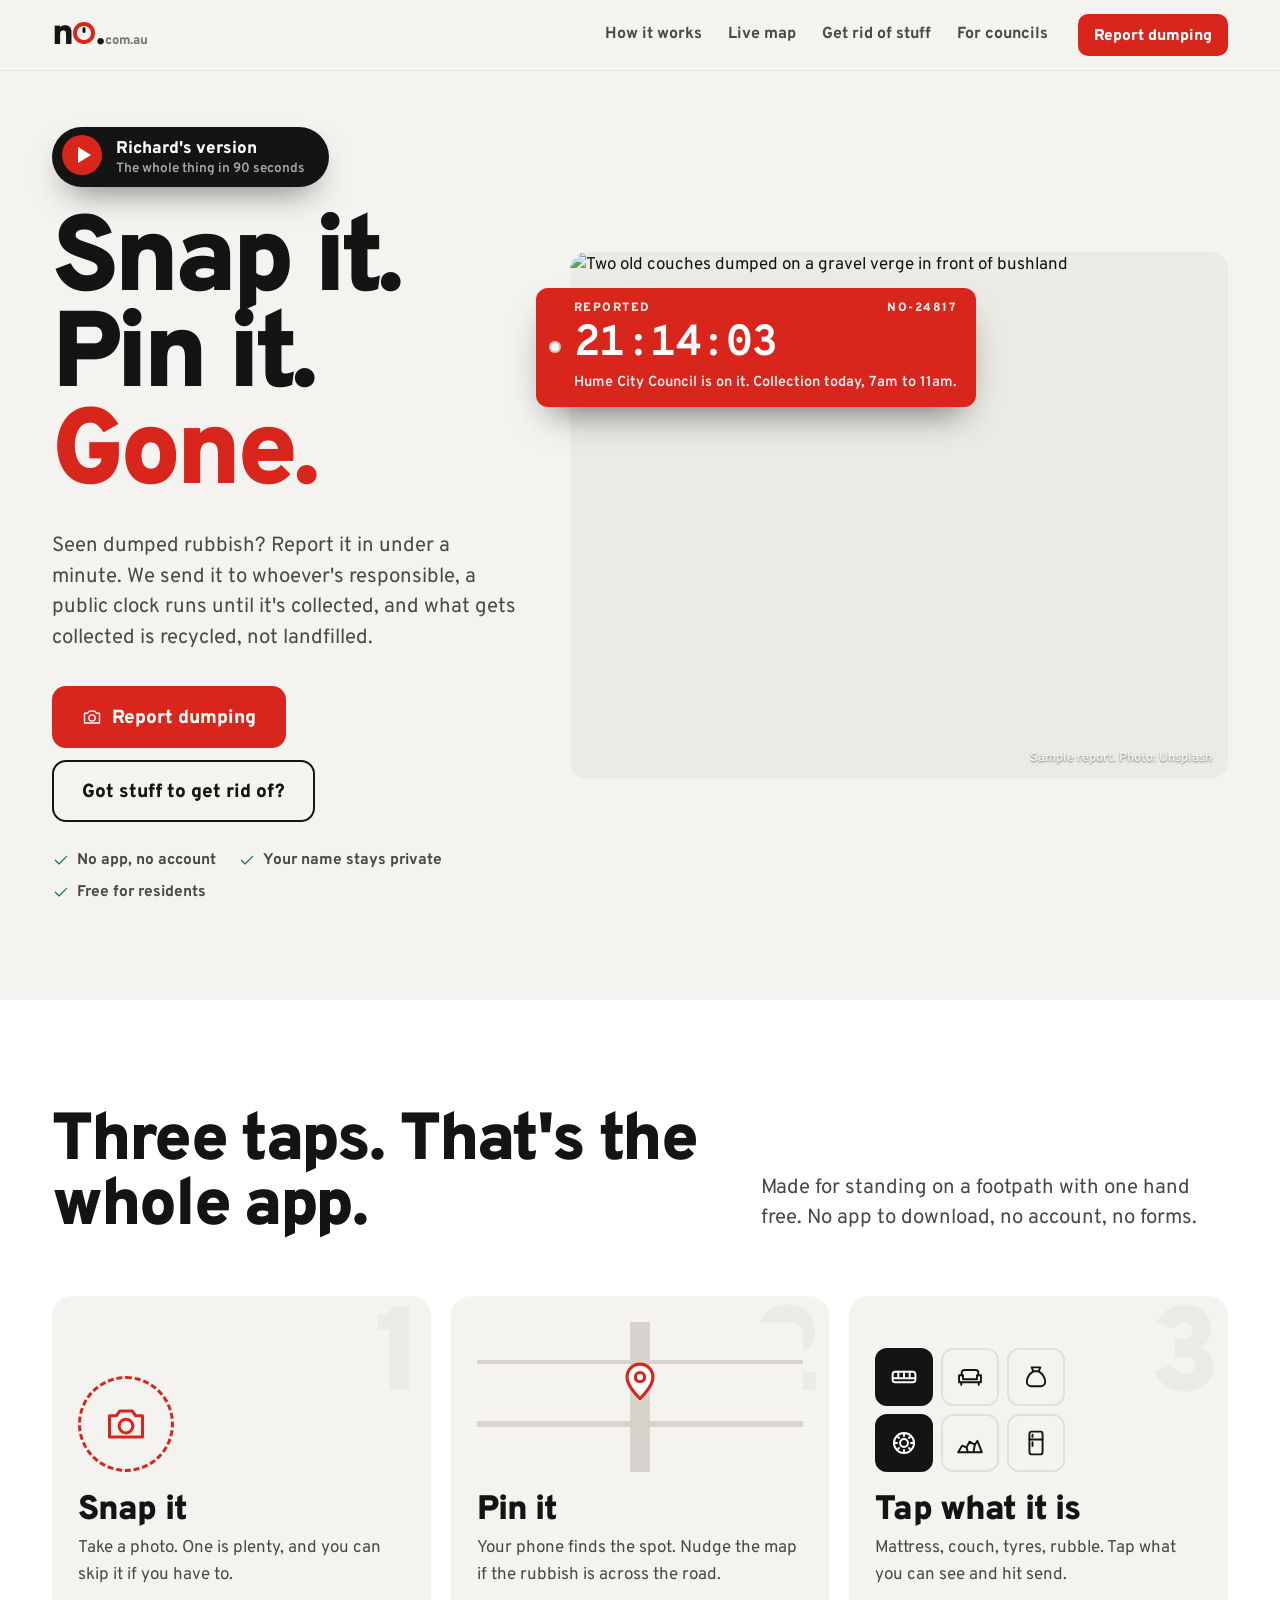
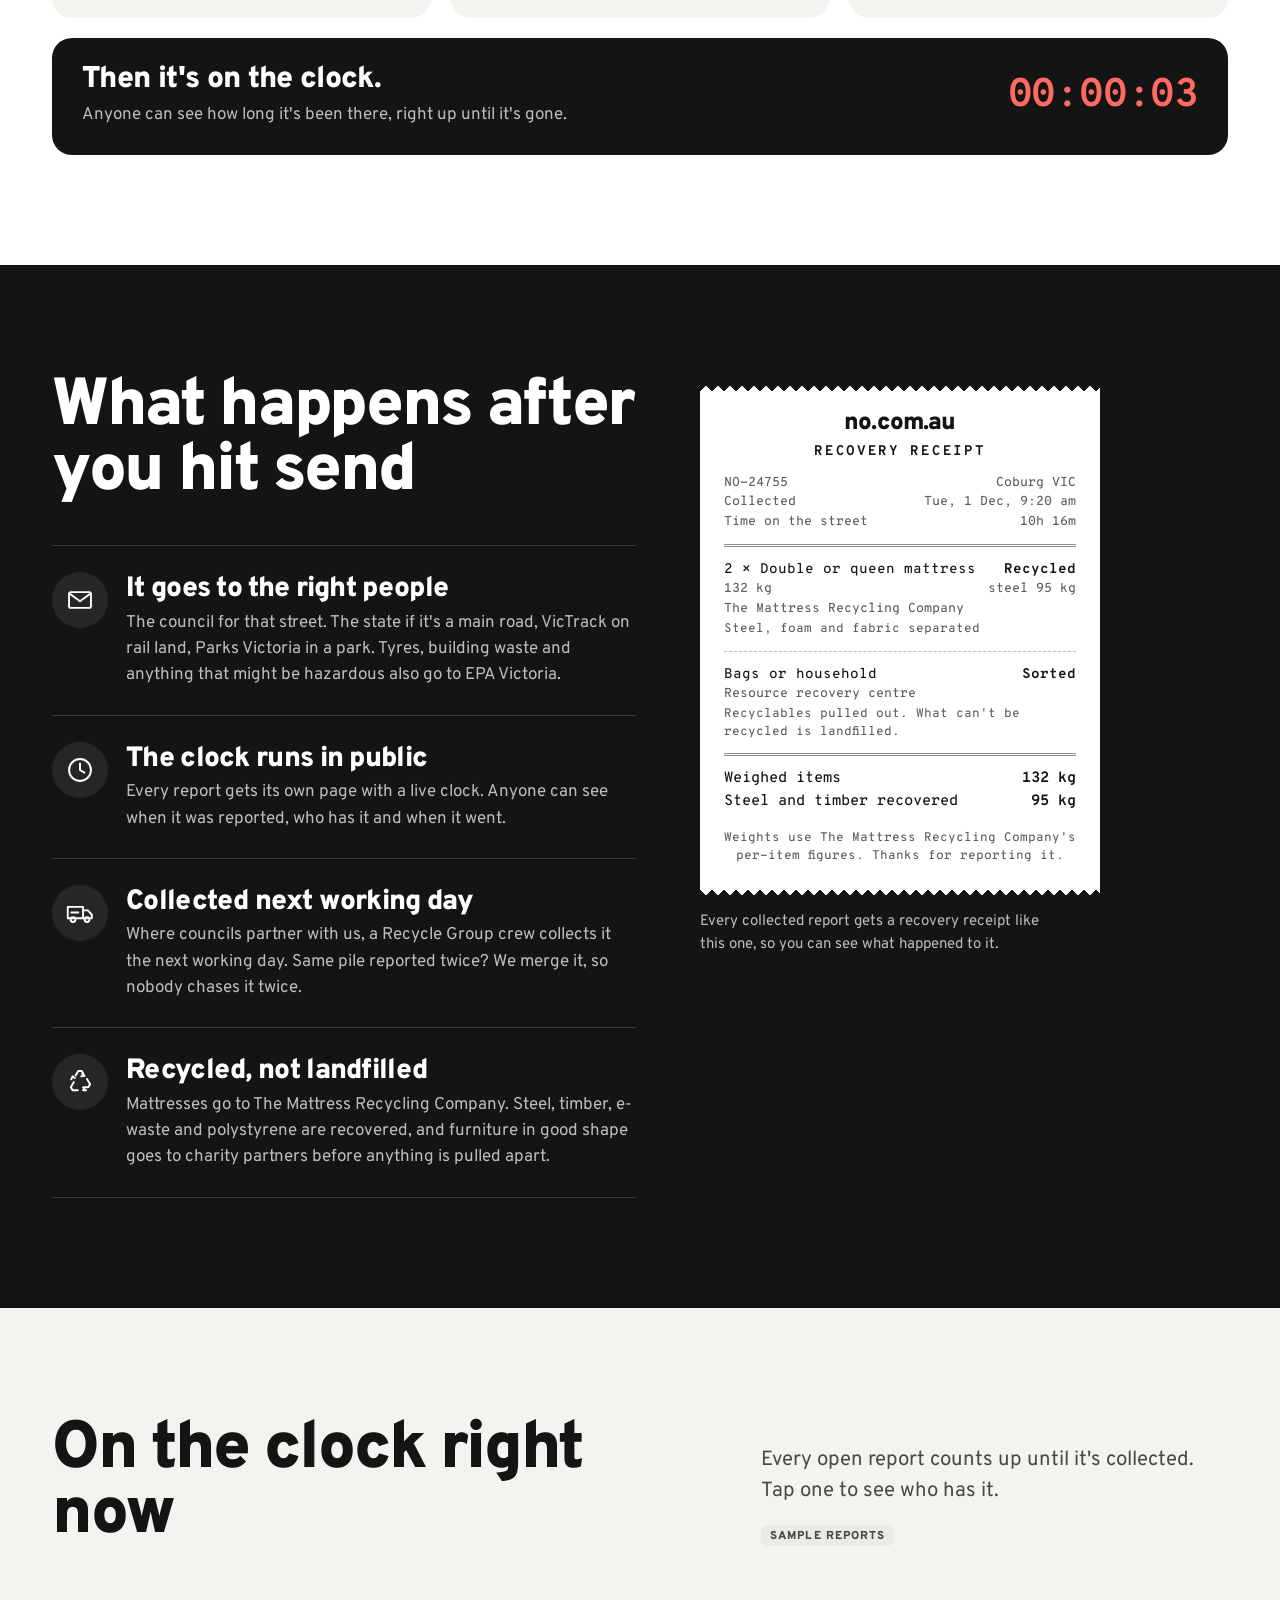
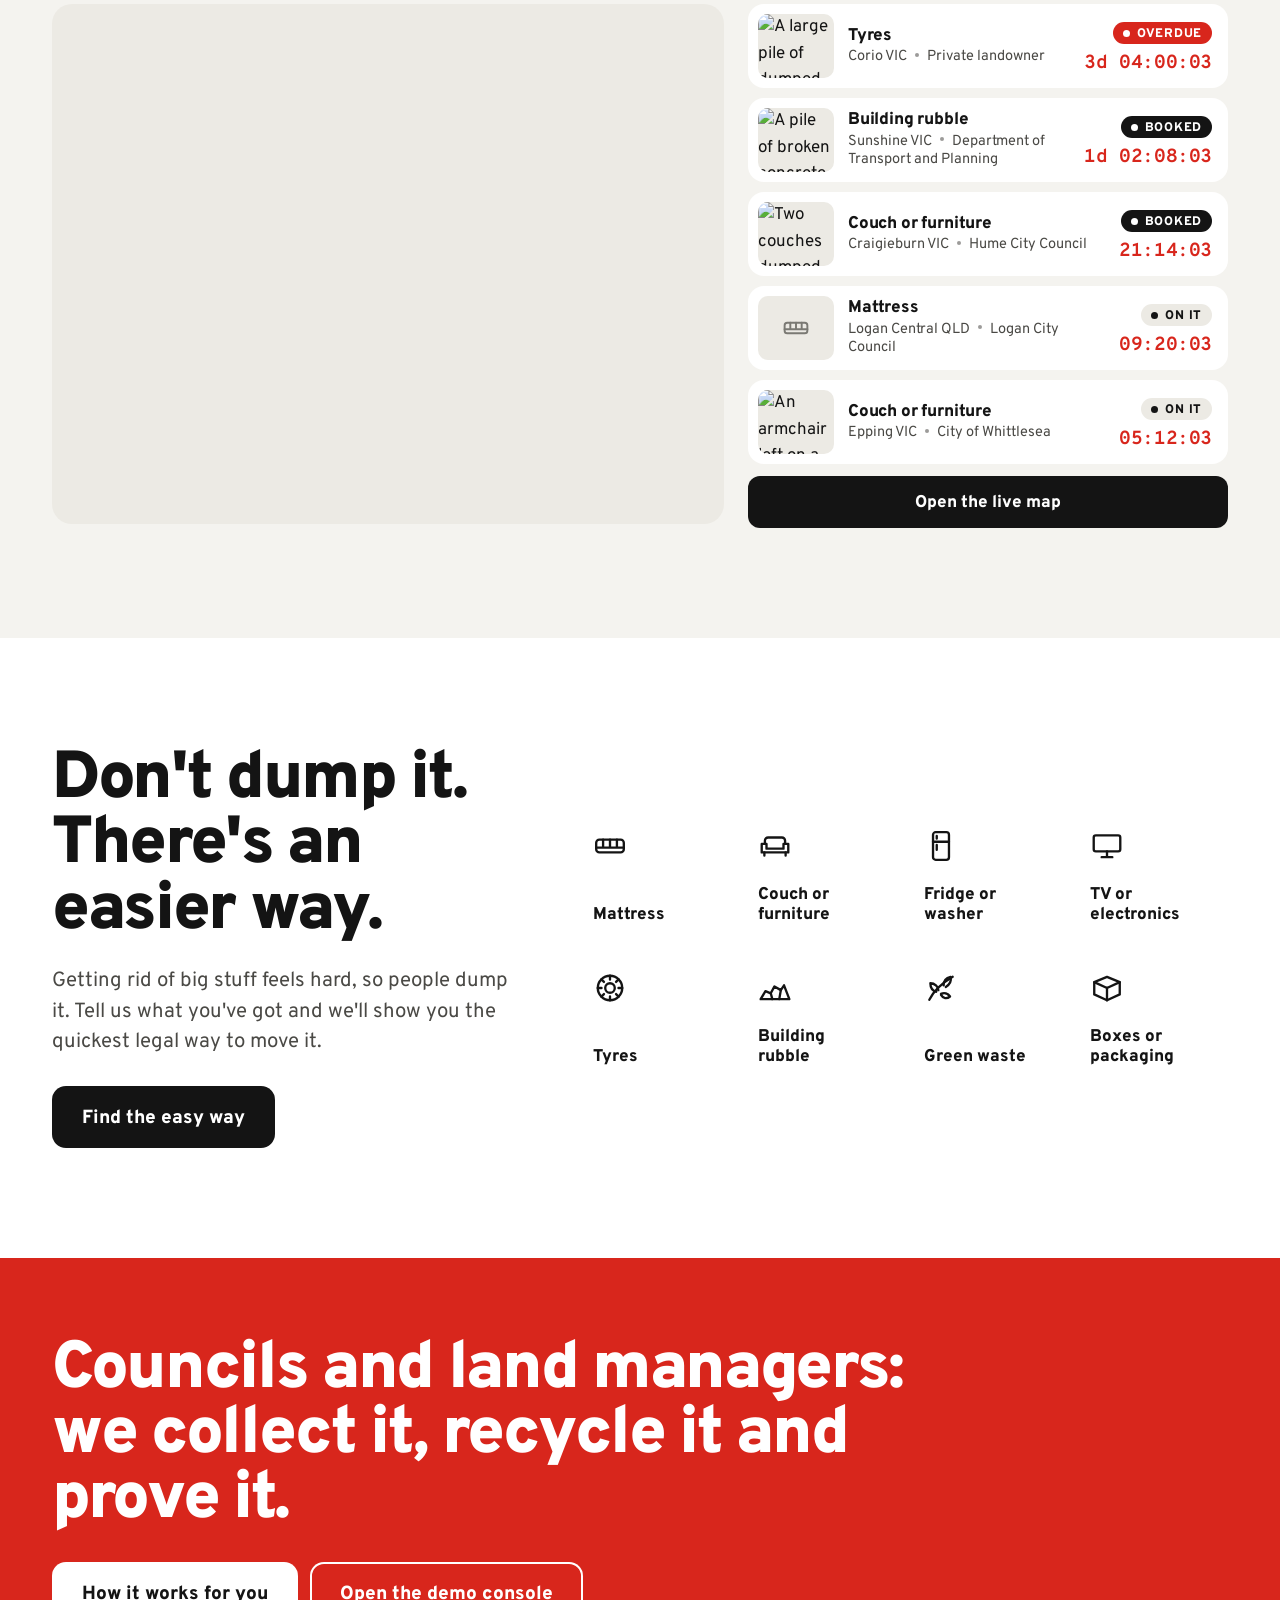
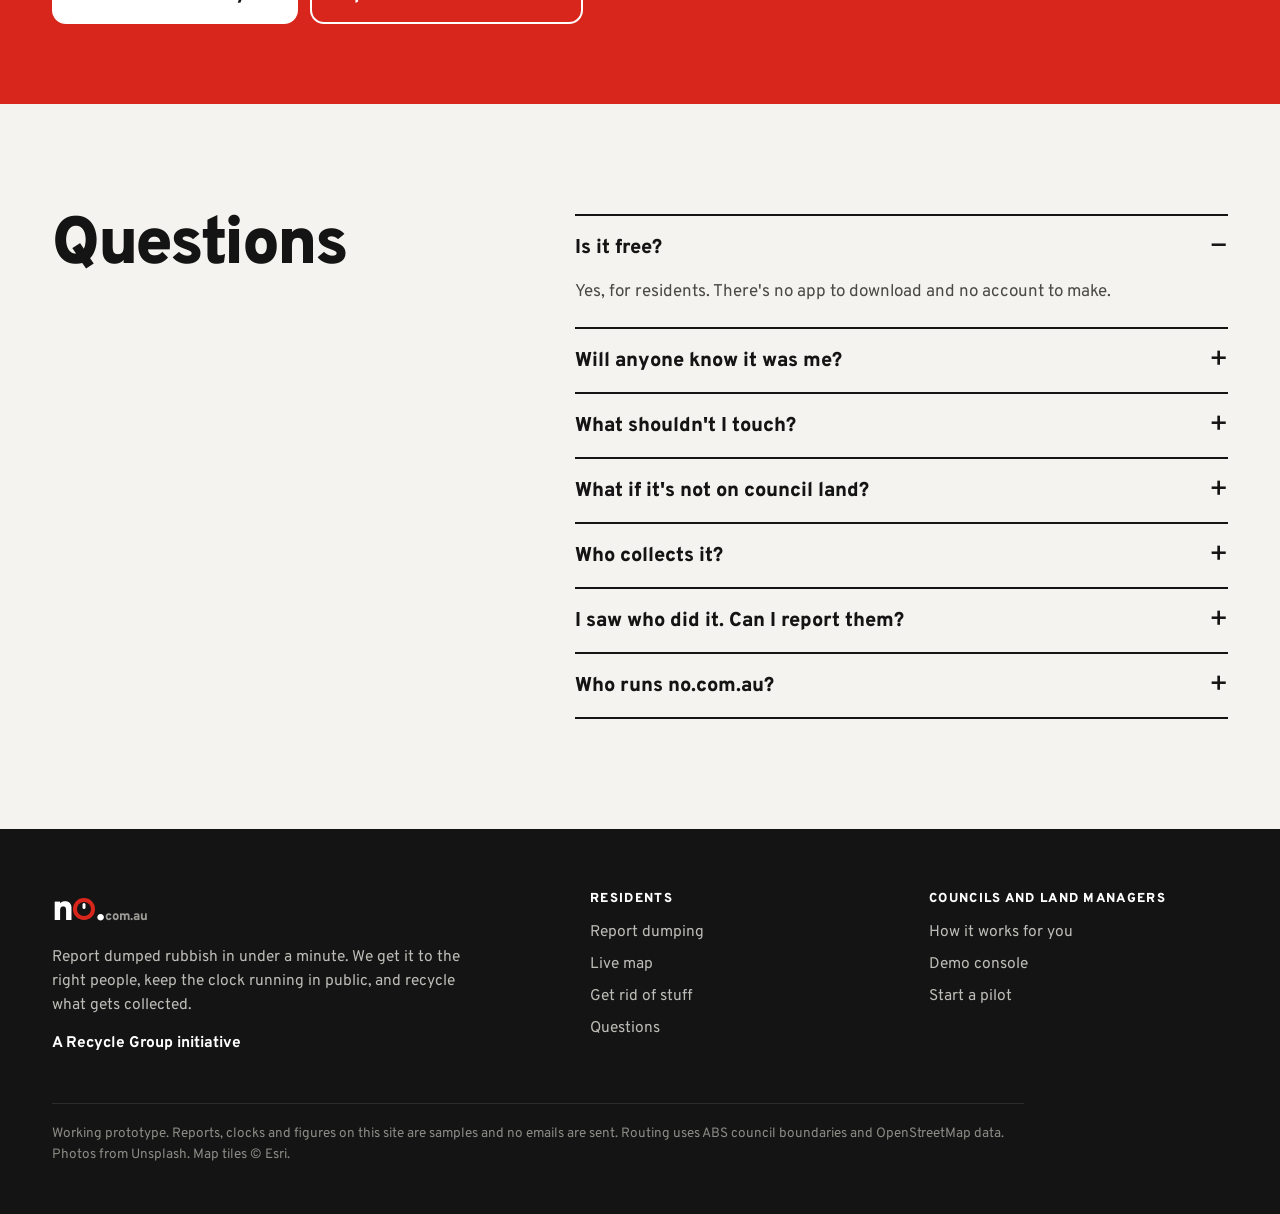
==== index.html @ 0d2ef4ff "Calmer Richard's version: 8 steps, back button, self-paced mode, no typing needed" ====
<!doctype html>
<html lang="en-AU">
<head>
<meta charset="utf-8">
<meta name="viewport" content="width=device-width, initial-scale=1, viewport-fit=cover">
<title>no.com.au · Report dumped rubbish</title>
<meta name="description" content="Seen dumped rubbish? Report it in under a minute. We send it to whoever is responsible, a public clock runs until it's collected, and what gets collected is recycled. A Recycle Group initiative.">
<meta name="theme-color" content="#F4F3EF">
<meta property="og:title" content="no.com.au · Report dumped rubbish">
<meta property="og:description" content="Seen dumped rubbish? Report it in under a minute. We send it to whoever is responsible, a public clock runs until it's collected, and what gets collected is recycled. A Recycle Group initiative.">
<link rel="icon" href="data:image/svg+xml,%3Csvg xmlns='http://www.w3.org/2000/svg' viewBox='0 0 32 32'%3E%3Ccircle cx='16' cy='16' r='11.5' fill='white' stroke='%23D8261C' stroke-width='6'/%3E%3Cpath d='M16 16V9.5' stroke='%23141414' stroke-width='3.2' stroke-linecap='round'/%3E%3C/svg%3E">
<link rel="preconnect" href="https://fonts.googleapis.com">
<link rel="preconnect" href="https://fonts.gstatic.com" crossorigin>
<link href="https://fonts.googleapis.com/css2?family=Overpass:wght@400;600;700;800;900&family=Overpass+Mono:wght@500;600;700&display=swap" rel="stylesheet">
<link rel="stylesheet" href="https://cdnjs.cloudflare.com/ajax/libs/leaflet/1.9.4/leaflet.css"><link rel="stylesheet" href="no.css?v=1791046749">
</head>
<body class="page-home">
<header class="site-head"><div class="wrap bar">
<a class="logo" href="index.html" aria-label="no.com.au home">n<span class="o"></span>.<small>com.au</small></a>
<nav aria-label="Main"><a href="index.html#how">How it works</a><a href="map.html">Live map</a><a href="rid.html">Get rid of stuff</a><a href="councils.html">For councils</a></nav>
<a class="btn sm" href="report.html">Report dumping</a>
<button class="menu-btn" type="button" data-menu aria-label="Menu" aria-expanded="false"><svg class="ic" viewBox="0 0 32 32" fill="none" stroke="currentColor" stroke-width="2.4" stroke-linecap="round" aria-hidden="true"><path d="M5 9h22M5 16h22M5 23h22"/></svg></button>
</div></header>
<main>
<section class="hero">
  <div class="wrap hero-grid">
    <div>
      <a class="rv-btn" href="tour.html" aria-label="Richard's version: the whole thing in 90 seconds"><i aria-hidden="true"></i><span>Richard's version<small>The whole thing in 90 seconds</small></span></a>
      <h1 class="h-xl">Snap it.<br>Pin it.<br><span class="r">Gone.</span></h1>
      <p class="lede">Seen dumped rubbish? Report it in under a minute. We send it to whoever's responsible, a public clock runs until it's collected, and what gets collected is recycled, not landfilled.</p>
      <div class="cta-row">
        <a class="btn lg" href="report.html" id="cta-report"></a>
        <a class="btn ghost lg" href="rid.html">Got stuff to get rid of?</a>
      </div>
      <ul class="trust" id="trust"></ul>
    </div>
    <figure class="hero-photo">
      <img src="https://images.unsplash.com/photo-1703296958227-d01823347876?w=1500&q=72&auto=format&fit=crop" alt="Two old couches dumped on a gravel verge in front of bushland" width="1500" height="1000" fetchpriority="high">
      <a class="tag" id="hero-tag" href="r.html#NO-24817" aria-label="Open sample report NO-24817">
        <div class="k"><span>Reported</span><span>NO-24817</span></div>
        <div class="c" id="hero-clock">00:00:00</div>
        <div class="w" id="hero-w">Hume City Council is on it</div>
      </a>
      <figcaption>Sample report. Photo: Unsplash</figcaption>
    </figure>
  </div>
</section>

<section class="sec white" id="how">
  <div class="wrap">
    <div class="head-row">
      <h2 class="h-l">Three taps. That's the whole app.</h2>
      <p class="lede">Made for standing on a footpath with one hand free. No app to download, no account, no forms.</p>
    </div>
    <div class="steps3">
      <div class="step"><span class="n">1</span><div class="vis"><div class="mv-cam" id="mv-cam"></div></div><h3>Snap it</h3><p>Take a photo. One is plenty, and you can skip it if you have to.</p></div>
      <div class="step"><span class="n">2</span><div class="vis"><div class="mv-map" id="mv-map"></div></div><h3>Pin it</h3><p>Your phone finds the spot. Nudge the map if the rubbish is across the road.</p></div>
      <div class="step"><span class="n">3</span><div class="vis"><div class="mv-tiles" id="mv-tiles"></div></div><h3>Tap what it is</h3><p>Mattress, couch, tyres, rubble. Tap what you can see and hit send.</p></div>
    </div>
    <div class="after-send">
      <div><b>Then it's on the clock.</b><p style="color:#bdbcb6;margin-top:6px">Anyone can see how long it's been there, right up until it's gone.</p></div>
      <div class="mono" id="since-load" aria-label="A clock counting up">00:00:00</div>
    </div>
  </div>
</section>

<section class="sec dark">
  <div class="wrap loop">
    <div>
      <h2 class="h-l" style="margin-bottom:40px">What happens after you hit send</h2>
      <ol id="loop"></ol>
    </div>
    <div class="sticky">
      <div id="sample-receipt"></div>
      <p style="color:#bdbcb6;font-size:15px;margin-top:14px;max-width:24em">Every collected report gets a recovery receipt like this one, so you can see what happened to it.</p>
    </div>
  </div>
</section>

<section class="sec" id="live">
  <div class="wrap">
    <div class="head-row">
      <h2 class="h-l">On the clock right now</h2>
      <div><p class="lede">Every open report counts up until it's collected. Tap one to see who has it.</p><p class="note-sample" style="margin-top:12px">Sample reports</p></div>
    </div>
    <div class="live">
      <div class="live-map" id="home-map" aria-label="Map of reports"></div>
      <div>
        <div class="rlist" id="home-list"></div>
        <a class="btn ink block" href="map.html" style="margin-top:12px">Open the live map</a>
      </div>
    </div>
  </div>
</section>

<section class="sec white">
  <div class="wrap prevent">
    <div>
      <h2 class="h-l">Don't dump it. There's an easier way.</h2>
      <p class="lede" style="margin:22px 0 28px">Getting rid of big stuff feels hard, so people dump it. Tell us what you've got and we'll show you the quickest legal way to move it.</p>
      <a class="btn ink lg" href="rid.html">Find the easy way</a>
    </div>
    <div class="tiles-row" id="prevent-tiles"></div>
  </div>
</section>

<section class="sec redbg tight">
  <div class="wrap band">
    <h2 class="h-l">Councils and land managers: we collect it, recycle it and prove it.</h2>
    <div class="cta-row">
      <a class="btn white lg" href="councils.html">How it works for you</a>
      <a class="btn ghost-w lg" href="console.html">Open the demo console</a>
    </div>
  </div>
</section>

<section class="sec" id="faq">
  <div class="wrap faq">
    <h2 class="h-l">Questions</h2>
    <div>
      <details open><summary>Is it free?</summary><p>Yes, for residents. There's no app to download and no account to make.</p></details>
      <details><summary>Will anyone know it was me?</summary><p>No. Your name and contact details aren't sent with the report. Add a phone number or email only if you want updates.</p></details>
      <details><summary>What shouldn't I touch?</summary><p>Anything that might be asbestos, chemicals, gas bottles or syringes. Keep clear and tap "Asbestos or chemicals?" in the app. If someone's in danger, call 000.</p></details>
      <details><summary>What if it's not on council land?</summary><p>We work out who's responsible from the spot you pin: the council, the state for main roads, VicTrack for rail land or Parks Victoria in a park. If we get it wrong, they pass it on in one tap and the clock keeps running.</p></details>
      <details><summary>Who collects it?</summary><p>Whoever is responsible for the land decides. Where they partner with us, a Recycle Group crew collects it the next working day and recycles what can be recycled.</p></details>
      <details><summary>I saw who did it. Can I report them?</summary><p>Add the vehicle rego if you saw it. It goes to the council and EPA Victoria for investigation, nowhere else. We never publish names or number plates.</p></details>
      <details><summary>Who runs no.com.au?</summary><p>It's a Recycle Group initiative. This site is a working prototype, so the reports on it are samples.</p></details>
    </div>
  </div>
</section>
</main>
<footer class="site-foot"><div class="wrap">
<div class="foot-grid">
<div><a class="logo inv" href="index.html" aria-label="no.com.au home">n<span class="o"></span>.<small>com.au</small></a>
<p style="margin-top:16px;max-width:27em">Report dumped rubbish in under a minute. We get it to the right people, keep the clock running in public, and recycle what gets collected.</p>
<p class="rg">A Recycle Group initiative</p></div>
<div><h4>Residents</h4><ul><li><a href="report.html">Report dumping</a></li><li><a href="map.html">Live map</a></li><li><a href="rid.html">Get rid of stuff</a></li><li><a href="index.html#faq">Questions</a></li></ul></div>
<div><h4>Councils and land managers</h4><ul><li><a href="councils.html">How it works for you</a></li><li><a href="console.html">Demo console</a></li><li><a href="councils.html#pilot">Start a pilot</a></li></ul></div>
</div>
<p class="fine">Working prototype. Reports, clocks and figures on this site are samples and no emails are sent. Routing uses ABS council boundaries and OpenStreetMap data. Photos from Unsplash. Map tiles &copy; Esri.</p>
</div></footer>
<script src="https://cdnjs.cloudflare.com/ajax/libs/leaflet/1.9.4/leaflet.js"></script>
<script src="no.js?v=1791046749"></script>
<script>
(function(){
  var $=NO.$, I=NO.icon, esc=NO.esc;
  $('#cta-report').innerHTML=I('camera')+'Report dumping';
  $('#trust').innerHTML=['No app, no account','Your name stays private','Free for residents'].map(function(t){return '<li>'+I('check')+t+'</li>';}).join('');
  $('#mv-cam').innerHTML=I('camera');
  $('#mv-map').innerHTML=I('pin');
  $('#mv-tiles').innerHTML=['mattress','couch','bags','tyres','rubble','whitegoods'].map(function(t,i){return '<span class="'+(i===0||i===3?'on':'')+'">'+I(t)+'</span>';}).join('');
  NO.clockEl($('#since-load'),Date.now());

  var all=NO.store.all();
  var hero=NO.store.get('NO-24817');
  if(hero){
    var s=NO.status(hero);
    NO.clockEl($('#hero-clock'),hero.created,NO.collectedAt(hero));
    var sch=hero.events.filter(function(e){return e.k==='scheduled';})[0];
    $('#hero-w').textContent= s==='done' ? 'Collected. Thanks for reporting it.' : sch ? hero.to+' is on it. Collection '+NO.dayl(sch.at)+', '+NO.hr(sch.at)+' to '+NO.hr(sch.at+4*NO.H)+'.' : hero.to+' has it.';
  }

  var steps=[
    ['mail','It goes to the right people','The council for that street. The state if it\'s a main road, VicTrack on rail land, Parks Victoria in a park. Tyres, building waste and anything that might be hazardous also go to EPA Victoria.'],
    ['clock','The clock runs in public','Every report gets its own page with a live clock. Anyone can see when it was reported, who has it and when it went.'],
    ['crew','Collected next working day','Where councils partner with us, a Recycle Group crew collects it the next working day. Same pile reported twice? We merge it, so nobody chases it twice.'],
    ['recycle','Recycled, not landfilled','Mattresses go to The Mattress Recycling Company. Steel, timber, e-waste and polystyrene are recovered, and furniture in good shape goes to charity partners before anything is pulled apart.']
  ];
  $('#loop').innerHTML=steps.map(function(s){return '<li><span class="k">'+I(s[0])+'</span><div><h3>'+s[1]+'</h3><p>'+s[2]+'</p></div></li>';}).join('');
  var rec=NO.store.get('NO-24755'); if(rec) $('#sample-receipt').innerHTML=NO.receiptHTML(rec);

  /* live */
  var open=all.filter(function(r){return NO.status(r)!=='done';}).sort(function(a,b){return a.created-b.created;});
  function item(r){
    var c=NO.collectedAt(r), ph=r.photos&&r.photos[0];
    return '<a class="ritem" href="r.html#'+r.id+'">'+(ph?'<img class="th" src="'+NO.img(ph,200,170)+'" alt="'+esc(r.alt||'')+'" loading="lazy">':'<span class="th noph">'+I(r.types[0]||'other')+'</span>')+
      '<div><h4>'+esc(NO.typeList(r.types))+'</h4><p>'+esc(r.suburb)+'<i class="sep" aria-hidden="true"></i>'+esc(r.to)+'</p></div>'+
      '<div class="rt">'+NO.chip(r)+'<div class="rc '+(c?'done':'run')+'" data-from="'+r.created+'"'+(c?' data-until="'+c+'"':'')+'></div></div></a>';
  }
  $('#home-list').innerHTML=open.slice(0,5).map(item).join('');
  NO.bindClocks($('#home-list'));
  if(window.L){
    var m=L.map('home-map',{scrollWheelZoom:false,zoomControl:true}).setView([-37.86,144.75],9);
    NO.tiles(m,true);
    all.forEach(function(r){ if(r.state==='QLD')return; NO.marker(r).addTo(m).bindPopup('<b>'+esc(NO.typeList(r.types))+'</b><br>'+esc(r.suburb)+'<br><a href="r.html#'+r.id+'">Open report</a>'); });
  }

  $('#prevent-tiles').innerHTML=['mattress','couch','whitegoods','ewaste','tyres','rubble','green','boxes'].map(function(t){return '<a class="ptile" href="rid.html#'+t+'">'+I(t)+'<span>'+NO.T[t].label+'</span></a>';}).join('');
})();
</script>
</body>
</html>
---- no.css ----
/* no.com.au prototype styles */
:root{
  --paper:#F4F3EF;--paper2:#ECEAE4;--white:#fff;--ink:#141414;--ink2:#4A4945;--ink3:#7A7973;--line:#E2E0D9;--line2:#CDCAC1;
  --red:#D8261C;--red-d:#AF1D14;--red-t:#FBE9E7;--green:#15764A;--green-t:#E4F1E9;
  --f:"Overpass",system-ui,-apple-system,"Segoe UI",sans-serif;--m:"Overpass Mono",ui-monospace,Menlo,Consolas,monospace;
}
*{box-sizing:border-box;margin:0;padding:0}
html{-webkit-text-size-adjust:100%;text-size-adjust:100%;scroll-behavior:smooth}
body{background:var(--paper);color:var(--ink);font:400 17px/1.55 var(--f);-webkit-font-smoothing:antialiased;overflow-x:hidden}
img{display:block;max-width:100%;height:auto}
a{color:inherit}
button,input,select,textarea{font:inherit;color:inherit}
button{cursor:pointer}
.wrap{max-width:1240px;margin:0 auto;padding:0 32px}
.ic{width:24px;height:24px;flex-shrink:0}
.mono{font-family:var(--m);font-variant-numeric:tabular-nums}
.red{color:var(--red)}
.sr{position:absolute;width:1px;height:1px;overflow:hidden;clip:rect(0 0 0 0)}
h1,h2,h3,h4{font-family:var(--f);font-weight:900;letter-spacing:-.025em;line-height:.98}
::selection{background:var(--red);color:#fff}
:focus-visible{outline:3px solid var(--ink);outline-offset:2px}

/* logo: the o is a no-dumping ring with a clock hand */
.logo{display:inline-flex;align-items:baseline;font:900 36px/1 var(--f);letter-spacing:-.05em;color:var(--ink);text-decoration:none;white-space:nowrap}
.logo .o{display:inline-block;position:relative;width:.6em;height:.6em;border:.125em solid var(--red);border-radius:50%;margin:0 .025em 0 .035em}
.logo .o::after{content:"";position:absolute;left:50%;top:50%;width:.07em;height:.16em;margin-left:-.035em;background:currentColor;border-radius:2px;transform-origin:50% 0;transform:rotate(180deg);animation:tick 60s steps(60) infinite}
.logo small{font:800 .36em/1 var(--f);letter-spacing:0;color:var(--ink3);margin-left:.18em}
.logo.inv{color:#fff}.logo.inv small{color:#9b9a95}
@keyframes tick{to{transform:rotate(540deg)}}

/* buttons */
.btn{display:inline-flex;align-items:center;justify-content:center;gap:10px;height:52px;padding:3px 24px 0;border:0;border-radius:12px;background:var(--red);color:#fff;font:800 17px/1 var(--f);text-decoration:none;white-space:nowrap;transition:background .15s,transform .1s,box-shadow .15s}
.btn:hover{background:var(--red-d)}
.btn:active{transform:translateY(1px)}
.btn .ic{width:20px;height:20px;margin-top:-3px}
.btn.ink{background:var(--ink)}.btn.ink:hover{background:#000}
.btn.ghost{background:transparent;color:var(--ink);box-shadow:inset 0 0 0 2px var(--ink)}
.btn.ghost:hover{background:var(--ink);color:#fff}
.btn.white{background:#fff;color:var(--ink)}.btn.white:hover{background:var(--paper2)}
.btn.green{background:var(--green)}.btn.green:hover{background:#0f5e3a}
.btn.lg{height:62px;padding:3px 30px 0;font-size:19px;border-radius:14px}
.btn.sm{height:42px;padding:3px 16px 0;font-size:15.5px;border-radius:10px}
.btn.block{width:100%}
.btn[disabled],.btn[disabled]:hover{background:var(--line2);color:#fff;box-shadow:none;cursor:not-allowed}
.link{font-weight:800;color:var(--ink);text-underline-offset:4px;text-decoration-thickness:2px}
.link:hover{color:var(--red)}

/* header */
.site-head{position:sticky;top:0;z-index:1200;background:rgba(244,243,239,.94);-webkit-backdrop-filter:blur(10px);backdrop-filter:blur(10px);border-bottom:1px solid var(--line)}
.site-head .bar{display:flex;align-items:center;gap:30px;height:70px}
.site-head nav{display:flex;gap:26px;margin-left:auto;font-weight:700;font-size:16px}
.site-head nav a{text-decoration:none;color:var(--ink2);padding:6px 0;border-bottom:2px solid transparent}
.site-head nav a:hover,.site-head nav a[aria-current]{color:var(--ink);border-color:var(--ink)}
.menu-btn{display:none;background:none;border:0;width:44px;height:44px;margin-right:-8px;align-items:center;justify-content:center}
.menu-btn .ic{width:26px;height:26px}

/* sections */
.sec{padding:110px 0}
.sec.tight{padding:80px 0}
.sec.white{background:#fff}
.sec.dark{background:var(--ink);color:#fff}
.sec.redbg{background:var(--red);color:#fff}
.h-xl{font-size:clamp(56px,8.4vw,128px);letter-spacing:-.045em;line-height:.9}
.h-l{font-size:clamp(40px,5.2vw,74px);letter-spacing:-.035em}
.h-m{font-size:clamp(30px,3.4vw,44px)}
.lede{font-size:clamp(18.5px,1.6vw,22px);line-height:1.5;color:var(--ink2);max-width:34em}
.dark .lede,.redbg .lede{color:rgba(255,255,255,.78)}
.head-row{display:grid;grid-template-columns:minmax(0,7fr) minmax(0,5fr);gap:56px;align-items:end;margin-bottom:56px}
.head-row .lede{margin-bottom:6px}
.label{font:800 13px/1 var(--f);letter-spacing:.09em;text-transform:uppercase;color:var(--ink3)}
.small{font-size:15px;color:var(--ink3)}
.note-sample{display:inline-flex;align-items:center;gap:7px;padding:6px 9px 4px;border-radius:7px;background:var(--paper2);font:800 11.5px/1 var(--f);letter-spacing:.09em;text-transform:uppercase;color:var(--ink2)}
.sep{display:inline-block;width:4px;height:4px;border-radius:50%;background:currentColor;opacity:.55;margin:0 8px;vertical-align:.22em}

/* status chips */
.st{display:inline-flex;align-items:center;gap:7px;padding:6px 10px 4px;border-radius:999px;font:800 12.5px/1 var(--f);letter-spacing:.06em;text-transform:uppercase;white-space:nowrap}
.st::before{content:"";width:7px;height:7px;border-radius:50%;background:currentColor;margin-top:-2px}
.st-open{background:var(--red-t);color:var(--red-d)}
.st-open::before{animation:pulse 1.6s infinite}
.st-ack{background:var(--paper2);color:var(--ink)}
.st-sched{background:var(--ink);color:#fff}
.st-done{background:var(--green-t);color:var(--green)}
.st-late{background:var(--red);color:#fff}
.st-late::before{background:#fff;animation:pulse 1.2s infinite}
@keyframes pulse{0%{box-shadow:0 0 0 0 rgba(216,38,28,.5)}70%{box-shadow:0 0 0 7px rgba(216,38,28,0)}100%{box-shadow:0 0 0 0 rgba(216,38,28,0)}}

/* the tag that hangs on dumped rubbish */
.tag{position:absolute;z-index:3;text-decoration:none;background:var(--red);color:#fff;border-radius:12px;padding:14px 20px 14px 38px;box-shadow:0 18px 36px -14px rgba(0,0,0,.55);transform-origin:12px 50%;animation:sway 7s ease-in-out infinite}
.tag::before{content:"";position:absolute;left:13px;top:50%;width:12px;height:12px;margin-top:-6px;border-radius:50%;background:#F4F3EF;box-shadow:inset 0 0 0 2px rgba(0,0,0,.18)}
.tag .k{font:800 12px/1 var(--f);letter-spacing:.12em;text-transform:uppercase;opacity:.9;display:flex;gap:14px;justify-content:space-between}
.tag .c{font:700 clamp(30px,3.4vw,46px)/1 var(--m);letter-spacing:-.04em;margin:9px 0 7px;font-variant-numeric:tabular-nums}
.tag .w{font:600 14.5px/1.3 var(--f);opacity:.92}
@keyframes sway{0%,100%{transform:rotate(-2.2deg)}50%{transform:rotate(1.2deg)}}

/* hero */
.hero{padding:56px 0 96px;position:relative}
.hero-grid{display:grid;grid-template-columns:5fr 7fr;gap:48px;align-items:center}
.hero h1{margin-bottom:26px}
.hero h1 .r{color:var(--red)}
.hero .lede{margin-bottom:32px}
.cta-row{display:flex;gap:12px;flex-wrap:wrap}
.trust{display:flex;gap:8px 22px;flex-wrap:wrap;margin-top:26px;font-weight:700;font-size:15.5px;color:var(--ink2);list-style:none}
.trust li{display:flex;align-items:center;gap:7px}
.trust .ic{width:18px;height:18px;color:var(--green)}
.hero-photo{position:relative;border-radius:18px;overflow:visible}
.hero-photo img{width:100%;aspect-ratio:5/4;object-fit:cover;object-position:52% 78%;border-radius:18px;background:var(--paper2)}
.hero-photo .tag{left:-34px;top:36px}
.hero-photo figcaption{position:absolute;right:16px;bottom:14px;font:600 12.5px/1 var(--f);color:rgba(255,255,255,.85);text-shadow:0 1px 2px rgba(0,0,0,.5)}

/* steps */
.steps3{display:grid;grid-template-columns:repeat(3,1fr);gap:20px;counter-reset:s}
.sec.white .step,.sec.white .who div{background:var(--paper)}
.step{background:#fff;border-radius:20px;padding:26px 26px 30px;position:relative;overflow:hidden}
.step .n{font:900 120px/.8 var(--f);color:var(--paper2);letter-spacing:-.06em;position:absolute;right:14px;top:16px}
.step .vis{height:150px;display:flex;align-items:flex-end;justify-content:flex-start;margin-bottom:22px;position:relative}
.step h3{font-size:34px;margin-bottom:8px}
.step p{color:var(--ink2)}
.after-send{margin-top:20px;display:flex;align-items:center;justify-content:space-between;gap:20px;background:var(--ink);color:#fff;border-radius:20px;padding:26px 30px}
.after-send b{font:900 30px/1.05 var(--f);letter-spacing:-.02em}
.after-send .mono{font-size:40px;font-weight:700;color:#ff6b62;letter-spacing:-.03em}

/* mini visuals used in steps */
.mv-cam{width:96px;height:96px;border-radius:50%;border:3px dashed var(--red);display:grid;place-items:center;color:var(--red)}
.mv-cam .ic{width:44px;height:44px}
.mv-map{width:100%;height:150px;border-radius:14px;background:
  linear-gradient(90deg,transparent 47%,#d7d4cc 47%,#d7d4cc 53%,transparent 53%),
  linear-gradient(0deg,transparent 30%,#d7d4cc 30%,#d7d4cc 34%,transparent 34%,transparent 72%,#d7d4cc 72%,#d7d4cc 75%,transparent 75%),
  var(--paper);position:relative}
.mv-map .ic{position:absolute;left:50%;top:50%;width:46px;height:46px;margin:-40px 0 0 -23px;color:var(--red);fill:#fff}
.mv-tiles{display:grid;grid-template-columns:repeat(3,58px);gap:8px}
.mv-tiles span{height:58px;border-radius:12px;border:2px solid var(--line);display:grid;place-items:center}
.mv-tiles span.on{background:var(--ink);border-color:var(--ink);color:#fff}
.mv-tiles .ic{width:28px;height:28px}

/* loop (what happens next) */
.loop{display:grid;grid-template-columns:1.05fr .95fr;gap:64px;align-items:start}
.loop ol{list-style:none;counter-reset:l}
.loop li{display:grid;grid-template-columns:56px 1fr;gap:18px;padding:26px 0;border-top:1px solid rgba(255,255,255,.16)}
.loop li:last-child{border-bottom:1px solid rgba(255,255,255,.16)}
.loop li .k{width:56px;height:56px;border-radius:50%;display:grid;place-items:center;background:rgba(255,255,255,.08)}
.loop li .k .ic{width:28px;height:28px}
.loop li h3{font-size:28px;margin:4px 0 6px}
.loop li p{color:rgba(255,255,255,.72);max-width:34em}
.loop .sticky{position:sticky;top:110px}

/* receipt */
.receipt{--edge:var(--ink);position:relative;background:#fff;color:var(--ink);font:500 14px/1.5 var(--m);padding:26px 24px 30px;max-width:400px;margin:10px 0}
.receipt::before,.receipt::after{content:"";position:absolute;left:0;right:0;height:10px;background:linear-gradient(135deg,var(--edge) 5px,transparent 0) 0 0/12px 10px repeat-x,linear-gradient(225deg,var(--edge) 5px,transparent 0) 0 0/12px 10px repeat-x}
.receipt::before{top:-1px}
.receipt::after{bottom:-1px;transform:scaleY(-1)}
.receipt.on-paper{--edge:var(--paper)}
.receipt.on-white{--edge:#fff;box-shadow:0 0 0 1px var(--line)}
.rc-head{text-align:center;font-weight:700;letter-spacing:.12em;margin-bottom:12px}
.rc-logo{font:900 24px/1 var(--f);letter-spacing:-.04em;margin-bottom:6px}
.rc-row{display:flex;justify-content:space-between;gap:14px}
.rc-row b{font-weight:700;text-align:right}
.rc-row.sub{color:#5f5e59;font-size:13px}
.rc-row.tot{font-size:15px}
.rc-note{font-size:12.5px;color:#5f5e59;margin-top:2px;line-height:1.4}
.rc-hr{border:0;border-top:1.5px dashed #bdbab2;margin:12px 0}
.rc-hr.dbl{border-top:3px double #8f8d86}
.rc-foot{text-align:center;font-size:12.5px;color:#5f5e59;margin-top:16px;line-height:1.45}
.receipt.print-in .rc-row,.receipt.print-in .rc-hr,.receipt.print-in .rc-note,.receipt.print-in .rc-foot{animation:printin .35s both}

@keyframes printin{from{opacity:0;transform:translateY(-6px)}to{opacity:1;transform:none}}

/* live board */
.live{display:grid;grid-template-columns:7fr 5fr;gap:24px}
.live-map{height:520px;border-radius:20px;overflow:hidden;background:var(--paper2);z-index:1}
.rlist{display:flex;flex-direction:column;gap:10px}
.ritem{display:grid;grid-template-columns:76px 1fr auto;gap:14px;align-items:center;background:#fff;border-radius:16px;padding:10px 16px 10px 10px;text-decoration:none;transition:box-shadow .15s}
.ritem:hover{box-shadow:0 0 0 2px var(--ink)}
.ritem .th{width:76px;height:64px;border-radius:10px;object-fit:cover;background:var(--paper2)}
.noph{display:grid;place-items:center;color:var(--ink3)}
.noph .ic{width:28px;height:28px}
.ritem h4{font:800 17px/1.2 var(--f);letter-spacing:-.01em}
.ritem p{font-size:14.5px;color:var(--ink2);line-height:1.3;margin-top:2px}
.ritem .rt{text-align:right}
.ritem .rc{font:700 19px/1 var(--m);letter-spacing:-.02em;margin-top:8px;font-variant-numeric:tabular-nums}
.ritem .rc.done{color:var(--green)}
.ritem .rc.run{color:var(--red)}

/* map markers */
.mk i{display:block;width:22px;height:22px;border-radius:50%;border:3px solid #fff;box-shadow:0 2px 6px rgba(0,0,0,.35);background:var(--red)}
.mk-open i,.mk-late i{animation:pulse 1.6s infinite}
.mk-ack i{background:var(--ink)}
.mk-sched i{background:var(--ink);box-shadow:0 0 0 3px var(--ink) inset,0 2px 6px rgba(0,0,0,.35);border-color:#fff}
.mk-done i{background:var(--green)}
.mk-me i{background:var(--red);width:26px;height:26px;margin:-2px}
.leaflet-container{font:14px var(--f);background:#e9e8e3}
.street .leaflet-tile{filter:grayscale(.92) contrast(1.05) brightness(1.03)}
.street.sat .leaflet-tile{filter:none}
.leaflet-tile-container img.leaflet-tile{mix-blend-mode:plus-lighter}
.maptype{position:absolute;right:10px;top:70px;z-index:600;height:40px;padding:3px 14px 0;border:0;border-radius:10px;background:#fff;font-weight:800;font-size:14.5px;box-shadow:0 4px 14px rgba(0,0,0,.16)}
.maptype[aria-pressed=true]{background:var(--ink);color:#fff}
.leaflet-control-attribution{font-size:10.5px!important}
.leaflet-popup-content{font:15px/1.4 var(--f);margin:12px 14px}
.leaflet-popup-content b{font-weight:800}

/* prevention */
.prevent{display:grid;grid-template-columns:5fr 7fr;gap:56px;align-items:center}
.tiles-row{display:grid;grid-template-columns:repeat(4,1fr);gap:10px}
.ptile{display:flex;flex-direction:column;align-items:flex-start;justify-content:space-between;gap:18px;min-height:132px;padding:18px;border-radius:16px;background:#fff;text-decoration:none;font:800 17px/1.15 var(--f);transition:background .15s,color .15s}
.ptile:hover{background:var(--ink);color:#fff}
.ptile .ic{width:34px;height:34px}

/* bands */
.band{display:flex;align-items:center;justify-content:space-between;gap:28px;flex-wrap:wrap}
.band h2{max-width:14em}

/* faq */
.faq{display:grid;grid-template-columns:5fr 7fr;gap:56px}
.faq details{border-top:2px solid var(--ink)}
.faq details:last-child{border-bottom:2px solid var(--ink)}
.faq summary{list-style:none;cursor:pointer;display:flex;justify-content:space-between;gap:18px;padding:20px 0 18px;font:800 20px/1.25 var(--f)}
.faq summary::-webkit-details-marker{display:none}
.faq summary::after{content:"+";font:400 30px/.8 var(--f)}
.faq details[open] summary::after{content:"\2212"}
.faq details p{padding:0 0 22px;color:var(--ink2);max-width:42em}

/* footer */
.site-foot{background:var(--ink);color:#bdbcb6;padding:64px 0 48px;font-size:15.5px}
.foot-grid{display:grid;grid-template-columns:5fr 3fr 3fr;gap:40px}
.site-foot h4{font:800 13px/1 var(--f);letter-spacing:.1em;text-transform:uppercase;color:#fff;margin-bottom:14px}
.site-foot ul{list-style:none;display:grid;gap:8px}
.site-foot a{text-decoration:none}
.site-foot a:hover{color:#fff}
.site-foot .rg{margin-top:14px;font-weight:700;color:#fff}
.site-foot .fine{margin-top:48px;padding-top:20px;border-top:1px solid #2c2c2a;font-size:13.5px;color:#8b8a85;max-width:72em}

/* toast */
.toast{position:fixed;left:50%;bottom:28px;z-index:3000;transform:translate(-50%,20px);opacity:0;background:var(--ink);color:#fff;padding:14px 20px 12px;border-radius:12px;font-weight:700;box-shadow:0 10px 30px rgba(0,0,0,.25);transition:.25s;max-width:calc(100vw - 32px)}
.toast.in{transform:translate(-50%,0);opacity:1}

/* forms (shared) */
.fld{display:block;font-weight:700;font-size:15px;margin-top:14px}
.fld:first-child{margin-top:0}
.in{display:block;width:100%;height:52px;margin-top:6px;padding:3px 14px 0;border:2px solid var(--line);border-radius:12px;background:#fff;font-size:16.5px;outline:none;transition:border-color .15s}
textarea.in{height:auto;min-height:90px;padding:12px 14px;line-height:1.45;resize:vertical}
.in:focus{border-color:var(--ink)}
.in::placeholder{color:#a3a29b}

/* sample banner */
.proto-bar{background:var(--ink);color:#d9d8d2;font-size:13.5px;text-align:center;padding:7px 16px 5px}
.proto-bar b{color:#fff}

/* ---------- responsive (site) ---------- */
@media (max-width:1060px){
  .hero-grid,.loop,.live,.prevent,.faq,.head-row{grid-template-columns:1fr}
  .head-row{gap:16px;margin-bottom:36px}
  .loop .sticky{position:static}
  .steps3{grid-template-columns:1fr}
  .step .vis{height:120px}
  .foot-grid{grid-template-columns:1fr 1fr}
  .foot-grid>div:first-child{grid-column:1/-1}
}
@media (max-width:860px){
  .site-head nav{display:none}
  .menu-btn{display:inline-flex}
  .site-head .bar>.btn{margin-left:auto}
  .menu-open .site-head nav{display:flex;position:absolute;left:0;right:0;top:70px;flex-direction:column;gap:0;background:var(--paper);border-bottom:1px solid var(--line);padding:6px 16px 14px;margin:0}
  .menu-open .site-head nav a{padding:14px 0;border-bottom:1px solid var(--line);font-size:18px}
  .tiles-row{grid-template-columns:repeat(2,1fr)}
}
@media (max-width:600px){
  body{font-size:16.5px}
  .wrap{padding:0 16px}
  .site-head .bar{height:62px;gap:12px}
  .menu-open .site-head nav{top:62px}
  .logo{font-size:32px}
  .sec{padding:72px 0}
  .sec.tight{padding:56px 0}
  .hero{padding:28px 0 64px}
  .hero-grid{gap:36px}
  .cta-row .btn{width:100%}
  .hero-photo{margin:0 -16px}
  .hero-photo img{border-radius:0;aspect-ratio:4/3.4}
  .hero-photo{overflow:hidden}
  .hero-photo .tag{left:12px;right:12px;top:16px;padding:11px 16px 11px 32px}
  .hero-photo .tag::before{left:11px}
  .after-send{flex-direction:column;align-items:flex-start;padding:22px}
  .after-send .mono{font-size:34px}
  .live-map{height:340px;border-radius:16px}
  .ritem{grid-template-columns:64px 1fr;padding:8px 12px 8px 8px}
  .ritem .th{width:64px;height:58px}
  .ritem .rt{grid-column:2;text-align:left;display:flex;align-items:center;gap:10px}
  .ritem .rc{margin:0;font-size:16px}
  .step{padding:22px 20px 24px}
  .step h3{font-size:30px}
  .loop li{grid-template-columns:44px 1fr;gap:14px}
  .loop li .k{width:44px;height:44px}
  .loop li h3{font-size:24px}
  .band .btn{width:100%}
  .faq summary{font-size:18px}
  .foot-grid{grid-template-columns:1fr}
  .receipt{max-width:none}
}
@media (prefers-reduced-motion:reduce){*,*::before,*::after{animation:none!important;transition:none!important;scroll-behavior:auto!important}}
@media print{.site-head,.site-foot,.no-print{display:none!important}body{background:#fff}}

/* ghost button on red */
.btn.ghost-w{background:transparent;color:#fff;box-shadow:inset 0 0 0 2px #fff}
.btn.ghost-w:hover{background:#fff;color:var(--red)}

/* ================= resident app (report.html) ================= */
.page-report{background:var(--paper2)}
.rp-head{display:flex;align-items:center;gap:28px;height:70px;padding:0 32px;border-bottom:1px solid var(--line2);background:var(--paper)}
.rp-head .logo{font-size:32px}
.rp-note{font-size:15.5px;color:var(--ink2)}
.rp-head .link{margin-left:auto}
.rp{display:grid;grid-template-columns:428px minmax(0,640px);gap:48px;justify-content:center;align-items:start;padding:28px 32px 56px}
.phone{position:sticky;top:20px;width:428px;height:min(880px,calc(100vh - 118px));min-height:660px;border-radius:56px;background:#0e0e0e;padding:13px;box-shadow:0 50px 90px -40px rgba(0,0,0,.55),inset 0 0 0 2px #2b2b2b}
.phone .app{border-radius:44px;overflow:hidden}
.app{position:relative;display:flex;flex-direction:column;height:100%;background:#fff}
.app-top{display:flex;align-items:center;gap:8px;padding:16px 16px 6px;flex-shrink:0}
.ib{width:44px;height:44px;border-radius:50%;border:0;background:var(--paper);display:grid;place-items:center;color:var(--ink);text-decoration:none;flex-shrink:0}
.ib .ic{width:22px;height:22px}
.dots{display:flex;gap:6px;margin:0 auto}
.dots i{width:32px;height:5px;border-radius:3px;background:var(--line);transition:background .2s}
.dots i.on{background:var(--red)}
.app-main{flex:1;min-height:0;overflow-y:auto;overscroll-behavior:contain;-webkit-overflow-scrolling:touch}
.scr{display:none;padding:2px 20px 28px}
.scr.on{display:block;animation:scrin .25s ease-out}
@keyframes scrin{from{opacity:0;transform:translateX(14px)}to{opacity:1;transform:none}}
.scr h2{font-size:42px;letter-spacing:-.04em;margin:6px 0 6px}
.scr .sub{color:var(--ink2);font-size:16.5px;margin-bottom:18px}
.app-foot{flex-shrink:0;padding:12px 16px calc(14px + env(safe-area-inset-bottom));border-top:1px solid var(--line);background:#fff}
.app-foot .btn{height:60px;font-size:19px}
.app-foot[hidden]{display:none}

/* step 1 */
.snap{position:relative;display:flex;flex-direction:column;align-items:center;justify-content:center;gap:8px;width:100%;aspect-ratio:1/1;max-height:330px;border:3px dashed var(--red);border-radius:30px;background:var(--red-t);color:var(--red-d);cursor:pointer;transition:background .15s}
.snap:hover{background:#f8dcd9}
.snap[hidden]{display:none}
.snap input,.alt-link input,.shot.add input{position:absolute;inset:0;width:100%;height:100%;opacity:0;cursor:pointer}
.snap .ic{width:70px;height:70px;margin-bottom:4px}
.snap b{font:900 26px/1 var(--f);letter-spacing:-.02em}
.snap-sub{font-weight:700;font-size:14.5px;opacity:.8}
.shots{display:grid;grid-template-columns:repeat(2,1fr);gap:10px}
.shot{position:relative;aspect-ratio:1/1;border-radius:20px;overflow:hidden;background:var(--paper)}
.shot img{width:100%;height:100%;object-fit:cover}
.shot button{position:absolute;right:8px;top:8px;width:36px;height:36px;border-radius:50%;border:0;background:rgba(0,0,0,.62);color:#fff;display:grid;place-items:center}
.shot button .ic{width:18px;height:18px}
.shot.add{border:2px dashed var(--line2);display:flex;flex-direction:column;align-items:center;justify-content:center;gap:6px;color:var(--ink2);font-weight:800;cursor:pointer}
.alt-link{position:relative;display:flex;align-items:center;justify-content:center;gap:10px;margin-top:12px;height:56px;border-radius:16px;background:var(--paper);font-weight:800;cursor:pointer}
.alt-link[hidden]{display:none}
.hint{font-size:14.5px;color:var(--ink3);margin-top:12px;text-align:center}

/* step 2 */
.scr-map.on{display:flex;flex-direction:column;height:100%;padding:0}
.scr-map .head{padding:2px 20px 10px}
.scr-map .sub{margin-bottom:0}
.mapwrap{position:relative;flex:1;min-height:250px;margin:0 12px 12px;border-radius:24px;overflow:hidden;background:var(--paper2)}
#pmap{position:absolute;inset:0;z-index:1}
.center-pin{position:absolute;left:50%;top:50%;z-index:500;width:54px;height:54px;margin:-52px 0 0 -27px;pointer-events:none;color:var(--red);filter:drop-shadow(0 6px 5px rgba(0,0,0,.28))}
.center-pin .ic{width:54px;height:54px;fill:#fff;stroke-width:2.6}
.center-pin::after{content:"";position:absolute;left:50%;bottom:-4px;width:16px;height:6px;margin-left:-8px;border-radius:50%;background:rgba(0,0,0,.28)}
.map-search{position:absolute;left:10px;right:10px;top:10px;z-index:600}
.map-search .box{display:flex;align-items:center;gap:8px;height:50px;padding:0 14px;background:#fff;border-radius:14px;box-shadow:0 4px 16px rgba(0,0,0,.16)}
.map-search .box .ic{width:20px;height:20px;color:var(--ink3)}
.map-search input{flex:1;min-width:0;border:0;outline:none;height:100%;font-size:16.5px;padding-top:3px;background:transparent}
.sugg{margin-top:6px;background:#fff;border-radius:14px;box-shadow:0 10px 26px rgba(0,0,0,.18);overflow:hidden;max-height:240px;overflow-y:auto}
.sugg[hidden]{display:none}
.sugg button{display:block;width:100%;text-align:left;border:0;border-top:1px solid var(--line);background:#fff;padding:12px 14px 10px;font-size:15px;line-height:1.3}
.sugg button:first-child{border-top:0}
.sugg button:hover{background:var(--paper)}
.locate{position:absolute;right:10px;bottom:12px;z-index:600;display:flex;align-items:center;gap:8px;height:46px;padding:3px 18px 0 13px;border:0;border-radius:999px;background:var(--ink);color:#fff;font-weight:800;font-size:15px;box-shadow:0 4px 14px rgba(0,0,0,.28)}
.locate .ic{width:20px;height:20px;margin-top:-3px}
.leaflet-bottom.leaflet-left .leaflet-control-zoom{margin-bottom:12px;border:0;box-shadow:0 2px 10px rgba(0,0,0,.18)}
.place{display:grid;gap:4px;margin-bottom:12px}
.pl-addr{display:flex;align-items:flex-start;gap:6px;font-weight:800;font-size:17px;line-height:1.25}
.pl-addr .ic{width:20px;height:20px;color:var(--red);margin-top:-1px}
.pl-to{font-size:15px;color:var(--ink2);line-height:1.4;padding-left:26px}
.pl-to b{color:var(--ink)}
.why{display:inline-block;font:800 11px/1 var(--f);letter-spacing:.07em;text-transform:uppercase;padding:5px 7px 3px;border-radius:6px;background:var(--paper2);color:var(--ink2);margin-left:4px;vertical-align:1px}
.dup{background:var(--red-t);border-radius:16px;padding:14px;margin-bottom:12px}
.dup p{font-weight:700;font-size:15.5px;line-height:1.3;margin-bottom:10px;color:var(--red-d)}
.dup .row{display:flex;gap:8px}
.dup .btn{flex:1;height:46px;font-size:15px;padding:3px 10px 0}

/* step 3 */
.tiles{display:grid;grid-template-columns:repeat(3,1fr);gap:8px}
.tile{position:relative;display:flex;flex-direction:column;align-items:center;justify-content:center;gap:8px;min-height:100px;padding:12px 6px 10px;border:2px solid var(--line);border-radius:18px;background:#fff;font:800 13.5px/1.15 var(--f);text-align:center;transition:background .12s,border-color .12s,transform .08s;-webkit-tap-highlight-color:transparent}
.tile .ic{width:36px;height:36px}
.tile:hover{border-color:var(--ink2)}
.tile:active{transform:scale(.96)}
.tile[aria-pressed=true]{background:var(--ink);border-color:var(--ink);color:#fff}
.tile[aria-pressed=true]::after{content:"";position:absolute;right:8px;top:8px;width:20px;height:20px;border-radius:50%;background:var(--red) url("data:image/svg+xml,%3Csvg xmlns='http://www.w3.org/2000/svg' viewBox='0 0 32 32' fill='none' stroke='white' stroke-width='4' stroke-linecap='round' stroke-linejoin='round'%3E%3Cpath d='M7 16.5l6 6L25 10'/%3E%3C/svg%3E") center/13px no-repeat}
.tile.hz{color:var(--red-d);border-style:dashed;border-color:var(--red)}
.tile.hz[aria-pressed=true]{background:var(--red);border:2px solid var(--red);color:#fff}
.tile.hz[aria-pressed=true]::after{background-color:var(--ink)}
.q{font:900 22px/1.1 var(--f);letter-spacing:-.02em;margin:28px 0 10px}
.sizes4{display:grid;grid-template-columns:repeat(4,1fr);gap:8px}
.sz{display:flex;flex-direction:column;align-items:center;gap:5px;padding:12px 4px 10px;border:2px solid var(--line);border-radius:18px;background:#fff;font:800 13px/1.15 var(--f);text-align:center;-webkit-tap-highlight-color:transparent}
.sz .ic{width:36px;height:36px}
.sz small{font:600 11.5px/1.2 var(--f);color:var(--ink3)}
.sz[aria-pressed=true]{border-color:var(--ink);background:var(--ink);color:#fff}
.sz[aria-pressed=true] small{color:#c9c8c2}
.seg{display:flex;gap:4px;padding:4px;background:var(--paper);border-radius:14px}
.seg button{flex:1;min-height:48px;padding:4px 4px 1px;border:0;border-radius:11px;background:transparent;font:800 15px/1.1 var(--f);color:var(--ink2)}
.seg button[aria-pressed=true]{background:#fff;color:var(--ink);box-shadow:0 1px 5px rgba(0,0,0,.14)}
.haz-note{margin-top:12px;padding:14px 16px;border-radius:16px;background:var(--red);color:#fff;font-size:15.5px;line-height:1.4}
.haz-note[hidden]{display:none}
.more{margin-top:26px;border-top:1px solid var(--line)}
.more summary{cursor:pointer;font-weight:800;padding:16px 0 12px;list-style:none;display:flex;align-items:center;gap:6px}
.more summary::-webkit-details-marker{display:none}
.more summary::after{content:"+";margin-left:auto;font:400 26px/.8 var(--f)}
.more[open] summary::after{content:"\2212"}
.sendto{font-size:14.5px;color:var(--ink2);margin-bottom:10px;line-height:1.35}
.sendto b{color:var(--ink)}

/* done */
.done{text-align:center;padding-top:4px}
.ring{--p:1.5;position:relative;width:240px;height:240px;margin:4px auto 20px;border-radius:50%;background:conic-gradient(var(--red) calc(var(--p)*1%),var(--red-t) 0);display:grid;place-items:center}
.ring::after{content:"";position:absolute;inset:-8px;border-radius:50%;border:2px solid var(--red-t);animation:ringpulse 2.4s ease-out infinite}
@keyframes ringpulse{0%{transform:scale(.96);opacity:1}100%{transform:scale(1.08);opacity:0}}
.ring.done{background:var(--green)}
.ring.done::after{display:none}
.ring-in{position:relative;z-index:1;width:200px;height:200px;border-radius:50%;background:#fff;display:flex;flex-direction:column;align-items:center;justify-content:center;gap:7px}
.ring .lbl{font:800 13px/1 var(--f);letter-spacing:.11em;text-transform:uppercase;color:var(--red-d)}
.ring.done .lbl{color:var(--green)}
.ring .clock{font:700 38px/1 var(--m);letter-spacing:-.045em;font-variant-numeric:tabular-nums}
.rsub{font-size:13.5px;color:var(--ink3);font-weight:600}
.done h2{font-size:36px;margin-top:0}
.d-to{color:var(--ink2);margin:10px auto 18px;max-width:23em;line-height:1.45}
.d-to b{color:var(--ink)}
.tl{list-style:none;text-align:left;margin:0 0 18px;border-top:1px solid var(--line)}
.tl li{display:grid;grid-template-columns:18px 1fr auto;gap:12px;align-items:start;padding:12px 0 10px;border-bottom:1px solid var(--line);font-size:15.5px;line-height:1.3;color:var(--ink3)}
.tl li i{width:12px;height:12px;margin-top:3px;border-radius:50%;border:2px solid var(--line2)}
.tl li.on{color:var(--ink)}
.tl li.on i{background:var(--ink);border-color:var(--ink)}
.tl li.on.r i{background:var(--red);border-color:var(--red)}
.tl li.on.g i{background:var(--green);border-color:var(--green)}
.tl li span{font:600 13px/1.3 var(--m);color:var(--ink3);white-space:nowrap}
#d-receipt .receipt{margin:8px auto 18px;text-align:left}
.d-actions{display:grid;gap:10px;margin:14px 0}
.see-council{display:none;margin-top:6px}
.updates{background:var(--paper);border-radius:18px;padding:16px;text-align:left;font-size:15.5px}
.updates .row{display:flex;gap:8px;margin-top:10px}
.updates .in{margin:0;height:50px}
.updates .btn{height:50px}
.again{margin-top:16px;border:0;background:none;font-weight:800;text-decoration:underline;text-underline-offset:4px;padding:8px}

/* council side */
.council{background:#fff;border-radius:28px;padding:24px;min-height:420px}
.cs-top{display:flex;align-items:center;justify-content:space-between;margin-bottom:16px}
.cs-close{display:none}
.cs-empty{display:flex;flex-direction:column;align-items:flex-start;gap:14px;padding:40px 8px 30px;color:var(--ink2)}
.cs-empty[hidden]{display:none}
.cs-empty .ic{width:46px;height:46px;color:var(--ink3)}
.cs-empty h3{font-size:38px;color:var(--ink)}
.cs-empty p{max-width:32em}
.mail{border:1px solid var(--line);border-radius:18px;overflow:hidden;animation:mailin .45s ease-out}
@keyframes mailin{from{opacity:0;transform:translateY(16px)}to{opacity:1;transform:none}}
.mail-meta{padding:14px 18px;border-bottom:1px solid var(--line);font-size:15px;background:var(--paper)}
.mail-meta>div{display:grid;grid-template-columns:70px 1fr;gap:8px;padding:3px 0}
.mail-meta>div[hidden]{display:none}
.mail-meta span{color:var(--ink3)}
.mail-body{padding:16px 18px}
.mail-body+.mail-actions{border-top:0}
.opts+.mail-body{padding-top:4px}
.m-top{display:grid;grid-template-columns:1fr 1fr;gap:10px;margin-bottom:12px}
.m-photos{display:flex;gap:8px;min-height:150px}
.m-photos img{flex:1;min-width:0;height:150px;object-fit:cover;border-radius:12px}
.m-nophoto{flex:1;display:flex;flex-direction:column;align-items:center;justify-content:center;gap:6px;border-radius:12px;background:var(--paper);color:var(--ink3);font-weight:700;font-size:14px}
.m-map{height:150px;border-radius:12px;overflow:hidden;z-index:1;background:var(--paper2)}
.mail dl{display:grid;grid-template-columns:110px 1fr;font-size:15px}
.mail dt,.mail dd{padding:9px 0 7px;border-top:1px solid var(--line)}
.mail dt{color:var(--ink3)}
.m-clock{font-weight:700;margin-left:8px}
.mail-actions{display:grid;grid-template-columns:1fr 1fr;gap:8px;padding:14px 18px;border-top:1px solid var(--line);background:var(--paper)}
.mail-actions .btn{height:50px;font-size:15.5px;padding:3px 12px 0}
.mail-actions .btn .ic{width:19px;height:19px}
.opts{display:grid;gap:8px;padding:16px 18px 18px;border-top:1px solid var(--line);animation:mailin .25s ease-out}
.opts[hidden]{display:none}
.opts .label{margin-bottom:2px}
.opt{display:flex;align-items:center;justify-content:space-between;gap:12px;padding:12px 14px 10px;border:2px solid var(--line);border-radius:14px;background:#fff;text-align:left;font-size:16px}
.opt:hover{border-color:var(--ink)}
.opt small{display:block;font-weight:500;color:var(--ink2);font-size:14px;margin-top:2px}
.opt .ic{width:20px;height:20px}
.qrow{display:flex;align-items:center;justify-content:space-between;gap:10px;padding:8px 0;border-bottom:1px solid var(--line)}
.qrow>span:first-child{display:flex;align-items:center;gap:10px;flex-wrap:wrap}
.qrow select{height:38px;border:2px solid var(--line);border-radius:10px;padding:0 8px;background:#fff;font-weight:700;font-size:14.5px}
.qty{display:flex;align-items:center;gap:10px}
.qty button{width:38px;height:38px;border-radius:50%;border:2px solid var(--line);background:#fff;display:grid;place-items:center}
.qty button .ic{width:16px;height:16px}
.qty b{min-width:20px;text-align:center;font:700 17px var(--m)}
.cs-hint{margin-top:14px;font-weight:700;color:var(--ink2)}
.cs-hint.pulse{color:var(--red-d)}
.scrim{position:fixed;inset:0;z-index:1900;background:rgba(0,0,0,.45)}
.scrim[hidden]{display:none}

@media (max-width:1100px){.rp{grid-template-columns:400px minmax(0,1fr);gap:28px;padding:24px}.phone{width:400px}}
@media (max-width:860px){
  .page-report .rp-head{display:none}
  .page-report{background:#fff}
  .rp{display:block;padding:0}
  .phone{position:fixed;inset:0;width:auto;height:auto;min-height:0;border-radius:0;padding:0;background:#fff;box-shadow:none}
  .phone .app{border-radius:0}
  .council{position:fixed;left:0;right:0;bottom:0;z-index:2000;max-height:90dvh;overflow-y:auto;border-radius:24px 24px 0 0;padding:18px 16px 28px;transform:translateY(105%);transition:transform .3s ease;box-shadow:0 -10px 40px rgba(0,0,0,.25);min-height:0}
  .council.open{transform:none}
  .cs-close{display:grid}
  .see-council{display:flex}
  .m-top{grid-template-columns:1fr}
  .mail dl{grid-template-columns:96px 1fr}
}
@media (max-width:380px){.tile{min-height:92px;font-size:12.5px}.sizes4{gap:6px}.sz{font-size:12px}.scr h2{font-size:38px}}

/* ================= public report page (r.html) ================= */
.rpg{padding:34px 0 90px}
.crumb{display:inline-flex;align-items:center;gap:8px;font-weight:800;text-decoration:none;color:var(--ink2);margin-bottom:22px}
.crumb .ic{width:20px;height:20px}
.rp-top{display:grid;grid-template-columns:1fr auto;gap:32px;align-items:end;margin-bottom:30px}
.rp-top h1{font-size:clamp(40px,5vw,68px);letter-spacing:-.04em;margin:14px 0 10px}
.rp-top p{color:var(--ink2);font-size:17.5px}
.bigclock{min-width:330px;border-radius:22px;padding:20px 24px 18px;background:var(--red);color:#fff}
.bigclock.done{background:var(--green)}
.bigclock .lbl{font:800 13px/1 var(--f);letter-spacing:.11em;text-transform:uppercase;opacity:.9}
.bigclock .v{font:700 clamp(40px,4.4vw,58px)/1 var(--m);letter-spacing:-.045em;margin:10px 0 8px;font-variant-numeric:tabular-nums}
.bigclock .s{font-size:15px;opacity:.92}
.rp-grid{display:grid;grid-template-columns:7fr 5fr;gap:28px;align-items:start}
.rp-photo{position:relative;border-radius:20px;overflow:hidden;background:var(--paper2);aspect-ratio:4/3}
.rp-photo img{width:100%;height:100%;object-fit:cover;transition:filter .6s}
.rp-photo.done img{filter:grayscale(1) brightness(.75)}
.rp-photo .noph{position:absolute;inset:0;flex-direction:column;gap:8px;font-weight:800}
.rp-photo .noph .ic{width:48px;height:48px}
.stamp{position:absolute;left:50%;top:50%;transform:translate(-50%,-50%) rotate(-8deg);border:6px solid #fff;color:#fff;border-radius:14px;padding:14px 26px 10px;font:900 clamp(34px,5vw,60px)/1 var(--f);letter-spacing:.02em;text-transform:uppercase;text-align:center;animation:stamp .5s cubic-bezier(.2,1.6,.4,1) both}
.stamp small{display:block;font:700 15px/1.2 var(--m);letter-spacing:0;text-transform:none;margin-top:6px}
@keyframes stamp{from{transform:translate(-50%,-50%) rotate(-8deg) scale(1.6);opacity:0}to{transform:translate(-50%,-50%) rotate(-8deg) scale(1);opacity:1}}
.thumbs{display:flex;gap:8px;margin-top:8px}
.thumbs img{width:84px;height:68px;object-fit:cover;border-radius:10px;cursor:pointer;opacity:.7}
.thumbs img.on{opacity:1;box-shadow:0 0 0 3px var(--ink)}
.facts{display:grid;grid-template-columns:150px 1fr;margin-top:24px;background:#fff;border-radius:20px;padding:6px 22px}
.facts dt,.facts dd{padding:13px 0 11px;border-top:1px solid var(--line)}
.facts dt:first-of-type,.facts dd:first-of-type{border-top:0}
.facts dt{color:var(--ink3);font-weight:600}
.facts dd{font-weight:700}
.seen-too{display:flex;align-items:center;justify-content:space-between;gap:16px;margin-top:14px;background:#fff;border-radius:20px;padding:18px 22px}
.seen-too b{font-size:18px}
.rp-map{height:280px;border-radius:20px;overflow:hidden;background:var(--paper2);z-index:1}
.card{background:#fff;border-radius:20px;padding:22px}
.card h3{font-size:26px;margin-bottom:12px}
.rp-right{display:grid;gap:16px}
.rp-right .receipt{margin:6px auto}
.share-row{display:flex;gap:10px;flex-wrap:wrap}
.share-row .btn{flex:1}
.missing{max-width:640px;padding:80px 0}

@media (max-width:1060px){.rp-top,.rp-grid{grid-template-columns:1fr}.bigclock{min-width:0}}
@media (max-width:600px){
  .rpg{padding:22px 0 60px}
  .rp-photo{margin:0 -16px;border-radius:0}
  .facts{grid-template-columns:118px 1fr;padding:4px 16px}
  .seen-too{flex-direction:column;align-items:stretch}
  .rp-map{height:230px}
}

/* ================= live map (map.html) ================= */
.page-map .site-foot{display:none}
.mp{display:grid;grid-template-columns:460px 1fr;height:calc(100vh - 71px);height:calc(100dvh - 71px)}
.mp-side{overflow-y:auto;padding:28px 24px 40px;border-right:1px solid var(--line)}
.mp-side h1{font-size:54px;letter-spacing:-.045em}
.mp-side .lede{font-size:17.5px;margin:10px 0 14px}
.kpis3{display:grid;grid-template-columns:repeat(3,1fr);gap:8px;margin:20px 0}
.kpi{background:#fff;border-radius:16px;padding:14px 14px 12px}
.kpi b{display:block;font:700 28px/1 var(--m);letter-spacing:-.03em}
.kpi span{display:block;font-size:13.5px;color:var(--ink2);line-height:1.25;margin-top:6px}
.fseg{display:flex;gap:4px;padding:4px;background:var(--paper2);border-radius:14px;margin-bottom:14px}
.fseg button{flex:1;height:42px;border:0;border-radius:10px;background:transparent;font-weight:800;color:var(--ink2);padding-top:3px}
.fseg button[aria-pressed=true]{background:#fff;color:var(--ink);box-shadow:0 1px 4px rgba(0,0,0,.12)}
.mp-map{position:relative;z-index:1}
.mp-legend{position:absolute;left:14px;bottom:24px;z-index:500;display:flex;gap:14px;flex-wrap:wrap;background:#fff;border-radius:12px;padding:10px 14px 8px;font-weight:700;font-size:13.5px;box-shadow:0 4px 14px rgba(0,0,0,.14)}
.mp-legend span{display:flex;align-items:center;gap:6px}
.mp-legend i{width:12px;height:12px;border-radius:50%;background:var(--red)}
.mp-legend i.k{background:var(--ink)}.mp-legend i.g{background:var(--green)}
.ritem.hl{box-shadow:0 0 0 3px var(--red)}
@media (max-width:900px){
  .mp{display:flex;flex-direction:column-reverse;height:auto}
  .mp-map{height:56vh}
  .mp-side{border:0;padding:22px 16px 40px}
  .mp-side h1{font-size:44px}
  .page-map .site-foot{display:block}
}

/* ================= get rid of it (rid.html) ================= */
.rid-tiles{display:grid;grid-template-columns:repeat(6,1fr);gap:10px;margin:36px 0 10px}
.rid-tiles .tile{min-height:116px;font-size:14.5px}
.rid-tiles .tile .ic{width:40px;height:40px}
.ways{display:grid;gap:12px;margin-top:30px}
.ways-head{display:flex;align-items:baseline;justify-content:space-between;gap:20px;flex-wrap:wrap;margin-top:44px}
.ways-head h2{font-size:clamp(32px,3.6vw,48px)}
.way{display:grid;grid-template-columns:64px 1fr auto;gap:20px;align-items:center;background:#fff;border-radius:20px;padding:22px 24px;animation:mailin .3s ease-out both}
.way .num{font:900 44px/1 var(--f);color:var(--red);letter-spacing:-.04em}
.way h3{font-size:24px;letter-spacing:-.02em;margin-bottom:6px;font-weight:800}
.way p{color:var(--ink2);max-width:46em}
.way .soon{display:inline-block;margin-left:8px;vertical-align:4px}
.way.warn{background:var(--red);color:#fff}
.way.warn p{color:rgba(255,255,255,.88)}
.way.warn .num{color:#fff}
@media (max-width:1060px){.rid-tiles{grid-template-columns:repeat(4,1fr)}}
@media (max-width:600px){
  .rid-tiles{grid-template-columns:repeat(3,1fr);gap:8px}
  .rid-tiles .tile{min-height:100px;font-size:13px}
  .way{grid-template-columns:1fr;gap:10px;padding:20px}
  .way .num{font-size:34px}
  .way .btn{width:100%}
}

/* ================= councils (councils.html) ================= */
.c-hero{padding:64px 0 90px}
.c-hero .h-xl{font-size:clamp(52px,7.2vw,112px);max-width:11.5em}
.c-hero-grid{display:grid;grid-template-columns:5fr 7fr;gap:48px;align-items:center;margin-top:40px}
.inbox{background:#fff;border-radius:22px;overflow:hidden;box-shadow:0 40px 80px -50px rgba(0,0,0,.5)}
.inbox-top{display:flex;align-items:center;gap:12px;padding:14px 18px;border-bottom:1px solid var(--line);font-weight:700;font-size:15px}
.inbox-top .logo{font-size:24px}
.inbox-top .note-sample{margin-left:auto}
.irow{display:grid;grid-template-columns:62px 1fr auto;gap:14px;align-items:center;padding:12px 18px;border-bottom:1px solid var(--line)}
.irow:last-child{border-bottom:0}
.irow img,.irow .noph{width:62px;height:52px;border-radius:8px;object-fit:cover;background:var(--paper2)}
.irow b{display:block;font-size:16px;line-height:1.2}
.irow small{color:var(--ink2);font-size:14px}
.irow .t{text-align:right}
.irow .t .mono{display:block;font-weight:700;font-size:17px;margin-top:6px}
.pillars{display:grid;grid-template-columns:repeat(3,1fr);gap:20px}
.pillar{background:#fff;border-radius:22px;padding:28px 26px 30px}
.pillar .n{font:900 64px/1 var(--f);color:var(--red);letter-spacing:-.05em}
.pillar h3{font-size:30px;margin:16px 0 12px}
.pillar ul{list-style:none;display:grid;gap:9px}
.pillar li{display:grid;grid-template-columns:20px 1fr;gap:10px;color:var(--ink2);line-height:1.4}
.pillar li .ic{width:18px;height:18px;color:var(--green);margin-top:3px}
.split{display:grid;grid-template-columns:1fr 1fr;gap:64px;align-items:center}
.sign{width:min(100%,420px);margin:0 auto;background:#fff;border:10px solid var(--ink);border-radius:18px;padding:26px 26px 24px;text-align:center;box-shadow:0 40px 60px -40px rgba(0,0,0,.6);position:relative}
.sign::before,.sign::after{content:"";position:absolute;top:10px;width:10px;height:10px;border-radius:50%;background:#bbb;box-shadow:inset 0 0 0 2px #888}
.sign::before{left:10px}.sign::after{right:10px}
.sign .logo{font-size:74px}
.sign h4{font:900 34px/1 var(--f);letter-spacing:-.03em;margin:16px 0 10px}
.sign p{font-weight:700;font-size:17px;line-height:1.35}
.sign .qr{display:flex;align-items:center;justify-content:center;gap:16px;margin-top:18px;text-align:left}
.sign .qr #qr{width:116px;height:116px;flex-shrink:0}
.sign .qr #qr img,.sign .qr #qr canvas{width:116px!important;height:116px!important}
.sign .qr span{font:800 17px/1.25 var(--f)}
.dark .bul{list-style:none;display:grid;gap:14px;margin-top:26px}
.bul li{display:grid;grid-template-columns:26px 1fr;gap:12px}
.bul li .ic{width:22px;height:22px;color:#ff6b62;margin-top:1px}
.bul b{display:block;font-size:18px;color:#fff}
.bul span{color:rgba(255,255,255,.72)}
.who{display:grid;grid-template-columns:repeat(4,1fr);gap:10px;margin-top:40px}
.who div{background:#fff;border-radius:18px;padding:20px}
.who b{display:block;font:900 22px/1.1 var(--f);letter-spacing:-.02em;margin-bottom:6px}
.who span{color:var(--ink2);font-size:15.5px;line-height:1.4;display:block}
.plans{display:grid;grid-template-columns:repeat(3,1fr);gap:16px}
.plan{background:#fff;border-radius:22px;padding:28px 26px;display:flex;flex-direction:column}
.plan.feat{background:var(--ink);color:#fff}
.plan .tag2{font:800 12.5px/1 var(--f);letter-spacing:.1em;text-transform:uppercase;color:var(--red)}
.plan.feat .tag2{color:#ff6b62}
.plan h3{font-size:34px;margin:12px 0 4px}
.plan .pr{font-weight:800;font-size:18px;margin-bottom:18px}
.plan ul{list-style:none;display:grid;gap:10px;margin-bottom:26px}
.plan li{display:grid;grid-template-columns:20px 1fr;gap:10px;line-height:1.4}
.plan li .ic{width:18px;height:18px;color:var(--green);margin-top:3px}
.plan.feat li .ic{color:#6fd39f}
.plan .btn{margin-top:auto}
.pilot{display:grid;grid-template-columns:6fr 5fr;gap:56px;align-items:start}
.pilot ol{list-style:none;counter-reset:p;display:grid;gap:0;margin-top:26px}
.pilot li{display:grid;grid-template-columns:64px 1fr;gap:16px;padding:18px 0;border-top:2px solid var(--ink)}
.pilot li .w{font:800 14px/1.2 var(--m);color:var(--red)}
.pilot li b{display:block;font-size:20px;margin-bottom:4px}
.pilot li span{color:var(--ink2)}
.form-card{background:#fff;border-radius:22px;padding:26px}
.form-card h3{font-size:30px;margin-bottom:16px}
.form-card .btn{margin-top:18px}
@media (max-width:1060px){
  .c-hero-grid,.split,.pilot{grid-template-columns:1fr}
  .pillars,.plans{grid-template-columns:1fr}
  .who{grid-template-columns:repeat(2,1fr)}
}
@media (max-width:600px){
  .c-hero{padding:34px 0 64px}
  .irow{grid-template-columns:52px 1fr;padding:12px 14px}
  .irow img,.irow .noph{width:52px;height:46px}
  .irow .t{grid-column:2;text-align:left;display:flex;gap:10px;align-items:center}
  .irow .t .mono{margin:0}
  .who{grid-template-columns:1fr}
  .sign{border-width:8px;padding:22px 18px}
  .sign .logo{font-size:60px}
  .pilot li{grid-template-columns:1fr;gap:6px}
}

/* light version of the bullet list */
.light-bul{list-style:none;display:grid;gap:16px;margin-top:26px}
.light-bul li{display:grid;grid-template-columns:26px 1fr;gap:12px}
.light-bul li .ic{width:22px;height:22px;color:var(--red);margin-top:1px}
.light-bul b{display:block;font-size:18px;color:var(--ink)}
.light-bul span{color:var(--ink2)}

/* ================= console (console.html) ================= */
.page-console{background:var(--paper)}
.cn{display:grid;grid-template-columns:248px 1fr;min-height:100vh}
.cn-side{position:sticky;top:0;height:100vh;display:flex;flex-direction:column;gap:22px;background:var(--ink);color:#d6d5cf;padding:24px 16px}
.cn-side .logo{font-size:34px;padding:0 8px}
.cn-org{padding:0 8px}
.cn-org b{display:block;color:#fff;font-size:16px}
.cn-org span{font-size:13.5px;color:#9b9a95}
.cn-nav{display:grid;gap:4px}
.cn-nav button{display:flex;align-items:center;gap:12px;height:46px;padding:3px 12px 0;border:0;border-radius:10px;background:transparent;color:#d6d5cf;font-weight:800;font-size:15.5px;text-align:left}
.cn-nav button .ic{width:20px;height:20px;margin-top:-3px}
.cn-nav button:hover{background:#242422;color:#fff}
.cn-nav button[aria-pressed=true]{background:#fff;color:var(--ink)}
.cn-nav em{margin-left:auto;font-style:normal;font:700 12.5px/1 var(--m);background:var(--red);color:#fff;border-radius:999px;padding:4px 7px 3px}
.cn-foot{margin-top:auto;display:grid;gap:10px;padding:0 8px;font-size:14px}
.cn-foot a{color:#d6d5cf;text-decoration:none}
.cn-foot a:hover{color:#fff}
.cn-foot button{background:none;border:0;color:#9b9a95;text-align:left;padding:0;font-size:14px;text-decoration:underline;text-underline-offset:3px}
.cn-main{min-width:0;padding:26px 32px 60px}
.cn-top h1{font-size:46px;letter-spacing:-.04em}
.kp{display:grid;grid-template-columns:repeat(6,1fr);gap:10px;margin:18px 0 22px}
.kp .k{background:#fff;border-radius:16px;padding:14px 16px 12px}
.kp .k b{display:block;font:700 26px/1 var(--m);letter-spacing:-.03em}
.kp .k span{display:block;font-size:13.5px;color:var(--ink2);line-height:1.25;margin-top:7px}
.kp .k.bad{background:var(--red);color:#fff}
.kp .k.bad span{color:rgba(255,255,255,.85)}
.cn-view{display:none}
.cn-view.on{display:block}
.cn-bar{display:flex;gap:12px;align-items:center;justify-content:space-between;flex-wrap:wrap;margin-bottom:12px}
.cn-bar .fseg{margin:0;min-width:380px}
.cn-search{display:flex;align-items:center;gap:8px;height:46px;padding:0 14px;background:#fff;border-radius:12px;min-width:280px}
.cn-search .ic{width:18px;height:18px;color:var(--ink3)}
.cn-search input{border:0;outline:none;flex:1;padding-top:3px;background:transparent;font-size:15.5px}
.itable{background:#fff;border-radius:18px;overflow:hidden}
.ih,.ir{display:grid;grid-template-columns:72px minmax(0,2.2fr) minmax(0,1.6fr) 140px 130px 150px;gap:16px;align-items:center;padding:10px 18px}
.ih{font:800 12px/1 var(--f);letter-spacing:.08em;text-transform:uppercase;color:var(--ink3);padding-top:14px;padding-bottom:12px;border-bottom:1px solid var(--line)}
.ir{width:100%;border:0;border-bottom:1px solid var(--line);background:#fff;text-align:left;font-size:15px;cursor:pointer;transition:background .12s}
.ir:hover{background:#faf9f6}
.ir.on{background:var(--paper);box-shadow:inset 4px 0 0 var(--red)}
.ir.mine .w b::after{content:"New";margin-left:8px;font:800 11px/1 var(--f);letter-spacing:.06em;text-transform:uppercase;background:var(--red);color:#fff;padding:3px 6px 2px;border-radius:5px;vertical-align:2px}
.ir img,.ir .noph{width:72px;height:56px;border-radius:9px;object-fit:cover;background:var(--paper2)}
.ir .w b{display:block;font-size:16px;line-height:1.2}
.ir small{display:block;color:var(--ink3);font-size:13.5px;margin-top:2px}
.ir small em{font-style:normal;color:var(--red-d);font-weight:700}
.ir .to{line-height:1.25;font-weight:700}
.ir .clk{font-weight:700;font-size:16px;color:var(--red-d)}
.ir .clk.done{color:var(--green)}
.ir .due{font-size:14px;color:var(--ink2)}
.ir .due .bad{color:var(--red-d);font-weight:800}
.ir .due .ok{display:inline-flex;align-items:center;gap:5px;color:var(--green);font-weight:800}
.ir .due .ok .ic{width:16px;height:16px;margin-top:-2px}
.empty{padding:30px 18px;color:var(--ink3)}
.cmap{height:calc(100vh - 230px);min-height:420px;border-radius:18px;overflow:hidden;background:var(--paper2);z-index:1}
.hot-grid{display:grid;grid-template-columns:minmax(0,1fr) minmax(0,1fr);gap:18px;align-items:start}
.hmap{height:600px}
.hs{display:grid;grid-template-columns:76px 1fr auto;gap:16px;align-items:center;background:#fff;border-radius:16px;padding:16px 18px;margin-bottom:10px}
.hs-n{font:900 40px/1 var(--f);color:var(--red);letter-spacing:-.04em;text-align:center}
.hs-n small{display:block;font:700 12px/1 var(--f);letter-spacing:.04em;color:var(--ink3);margin-top:4px}
.hs b{font-size:17px}
.hs p{font-size:14.5px;color:var(--ink2);line-height:1.35;margin-top:3px}
.hs .hs-act{display:flex;align-items:center;gap:6px;color:var(--ink);font-weight:700}
.hs .hs-act .ic{width:16px;height:16px;color:var(--red)}
.month-bar{display:flex;justify-content:space-between;align-items:center;gap:16px;flex-wrap:wrap;margin-bottom:16px}
.doc{background:#fff;border-radius:6px;padding:44px 52px;max-width:900px;box-shadow:0 30px 60px -40px rgba(0,0,0,.4)}
.doc-head{display:flex;justify-content:space-between;align-items:flex-start;gap:20px;padding-bottom:18px;border-bottom:3px solid var(--ink);margin-bottom:24px;text-align:right;font-size:15px}
.doc-head .logo{font-size:40px}
.doc h3{font-size:24px;margin:30px 0 12px}
.doc-kpis{display:grid;grid-template-columns:repeat(4,1fr);gap:10px}
.doc-kpis div{background:var(--paper);border-radius:12px;padding:14px}
.doc-kpis b{display:block;font:700 28px/1 var(--m);letter-spacing:-.03em}
.doc-kpis span{font-size:13.5px;color:var(--ink2);display:block;margin-top:6px;line-height:1.25}
.doc table,.ptable{width:100%;border-collapse:collapse;font-size:15px}
.doc th,.doc td,.ptable th,.ptable td{text-align:left;padding:10px 10px 8px 0;border-bottom:1px solid var(--line);vertical-align:top}
.doc th,.ptable th{font:800 12px/1.2 var(--f);letter-spacing:.07em;text-transform:uppercase;color:var(--ink3);border-bottom:2px solid var(--ink)}

/* detail drawer */
.cn-det{position:fixed;top:0;right:0;bottom:0;z-index:1500;width:min(520px,100vw);background:#fff;overflow-y:auto;padding:20px 22px 40px;box-shadow:-20px 0 60px rgba(0,0,0,.18);animation:drawer .25s ease-out}
.cn-det[hidden]{display:none}
@keyframes drawer{from{transform:translateX(40px);opacity:0}to{transform:none;opacity:1}}
.dt-top{display:flex;justify-content:space-between;gap:12px;align-items:flex-start}
.dt-top h2{font-size:32px;margin:12px 0 4px}
.dt-clock{display:flex;align-items:baseline;gap:12px;flex-wrap:wrap;background:var(--red);color:#fff;border-radius:14px;padding:14px 16px 12px;margin:16px 0}
.dt-clock.done{background:var(--green)}
.dt-clock>span{font-weight:800;font-size:13px;letter-spacing:.08em;text-transform:uppercase}
.dt-clock b{font:700 30px/1 var(--m);letter-spacing:-.03em}
.dt-clock small{margin-left:auto;font-size:14px;font-weight:700}
.dt-clock small .bad,.dt-clock small .ok{color:#fff}
.dt-clock small .ic{width:15px;height:15px;vertical-align:-2px}
.dt-media{display:grid;grid-template-columns:1fr 1fr;gap:8px}
.dt-media img,.dt-media .noph{width:100%;height:170px;object-fit:cover;border-radius:12px;background:var(--paper2);flex-direction:column;gap:6px;font-weight:700}
.dt-map{height:170px;border-radius:12px;overflow:hidden;z-index:1}
.dt-actions{display:grid;grid-template-columns:1fr 1fr;gap:8px;margin:14px 0 4px}
.dt-actions .btn{height:48px;font-size:15px;padding:3px 10px 0}
.dt-actions .btn .ic{width:18px;height:18px}
.dt-actions .wide{grid-column:1/-1}
.cn-det .opts{border:0;padding:12px 0 6px}
.dt-facts{display:grid;grid-template-columns:118px 1fr;font-size:15px;margin-top:14px}
.dt-facts dt,.dt-facts dd{padding:9px 0 7px;border-top:1px solid var(--line)}
.dt-facts dt{color:var(--ink3)}
.dt-h{font-size:22px;margin:22px 0 8px}
.cn-det .receipt{margin:8px 0 18px}
.cn-det .link{display:inline-block;margin-top:8px}

/* evidence pack */
.ev-wrap{position:fixed;inset:0;z-index:2500;background:rgba(0,0,0,.5);overflow-y:auto;padding:30px 16px}
.ev-wrap[hidden]{display:none}
.ev{max-width:820px;margin:0 auto;background:#fff;border-radius:18px;overflow:hidden}
.ev-bar{display:flex;align-items:center;justify-content:space-between;gap:12px;padding:12px 16px;background:var(--paper);border-bottom:1px solid var(--line);flex-wrap:wrap}
.ev-bar>div{display:flex;gap:8px;align-items:center}
.ev-doc{padding:30px 34px 40px}
.ev-head{display:flex;justify-content:space-between;align-items:flex-start;gap:16px;border-bottom:3px solid var(--ink);padding-bottom:14px;margin-bottom:18px;text-align:right}
.ev-photos{display:grid;grid-template-columns:repeat(auto-fit,minmax(260px,1fr));gap:8px;margin-bottom:16px}
.ev-photos img{width:100%;height:240px;object-fit:cover;border-radius:6px}
.ev-dl{display:grid;grid-template-columns:150px 1fr;font-size:15px;margin-bottom:18px}
.ev-dl dt,.ev-dl dd{padding:8px 0 6px;border-top:1px solid var(--line)}
.ev-dl dt{color:var(--ink3)}
.ev-doc h3{font-size:22px;margin-bottom:6px}

@media (max-width:1280px){.kp{grid-template-columns:repeat(3,1fr)}.ih,.ir{grid-template-columns:64px minmax(0,2fr) minmax(0,1.4fr) 140px 120px}.ih span:last-child,.ir .due{display:none}}
@media (max-width:900px){
  .cn{display:block}
  .cn-side{position:sticky;top:0;z-index:1200;height:auto;flex-direction:row;flex-wrap:wrap;align-items:center;gap:8px 12px;padding:10px 12px}
  .cn-side .logo{font-size:28px;padding:0 4px}
  .cn-org,.cn-foot{display:none}
  .cn-nav{display:flex;gap:4px;overflow-x:auto;width:100%;order:3}
  .cn-nav button{height:40px;flex-shrink:0;font-size:14.5px;padding:3px 10px 0}
  .cn-main{padding:18px 14px 50px}
  .cn-top h1{font-size:36px}
  .kp{grid-template-columns:repeat(2,1fr)}
  .cn-bar .fseg,.cn-search{min-width:0;width:100%}
  .ih{display:none}
  .ir{grid-template-columns:60px 1fr auto;gap:4px 12px;padding:12px 14px}
  .ir img,.ir .noph{width:60px;height:52px;grid-row:span 3;align-self:start}
  .ir{grid-template-columns:60px 1fr}
  .ir .to,.ir .due{display:none}
  .ir>span:nth-child(4){grid-column:2;justify-self:start}
  .ir .clk{grid-column:2;font-size:15px}
  .hot-grid{grid-template-columns:1fr}
  .hmap{height:360px}
  .hs{grid-template-columns:60px 1fr}
  .hs .btn{grid-column:1/-1}
  .doc{padding:24px 18px}
  .doc-kpis{grid-template-columns:repeat(2,1fr)}
  .doc-head{flex-direction:column;text-align:left}
  .cn-det{width:100vw}
  .ev-photos img{height:160px}
  .ev-dl{grid-template-columns:110px 1fr}
  .ev-doc{padding:20px 18px 30px}
}

/* ================= business case (plan.html) ================= */
.planpg{padding:40px 16px 90px}
.paper{max-width:860px;margin:0 auto;background:#fff;border-radius:6px;padding:52px 60px 60px;box-shadow:0 30px 60px -40px rgba(0,0,0,.35)}
.p-head{display:flex;justify-content:space-between;align-items:flex-start;gap:20px;padding-bottom:18px;border-bottom:3px solid var(--ink);text-align:right;font-size:15px}
.p-head .logo{font-size:44px}
.call{background:var(--ink);color:#fff;border-radius:16px;padding:22px 24px;margin:28px 0 10px}
.call .label{color:#ff6b62}
.paper .call p{font-size:19px;line-height:1.5;margin:8px 0 0;color:rgba(255,255,255,.92)}
.paper h2{font-size:30px;margin:38px 0 12px;letter-spacing:-.025em}
.paper p{margin-bottom:12px;color:var(--ink2)}
.paper p b{color:var(--ink)}
.paper a{font-weight:700;text-underline-offset:3px}
.pts{list-style:none;display:grid;gap:12px}
.pts li{padding-left:20px;position:relative;color:var(--ink2);line-height:1.5}
.pts li::before{content:"";position:absolute;left:0;top:.62em;width:8px;height:8px;border-radius:50%;background:var(--red)}
.pts b{color:var(--ink)}
.tg{display:inline-block;font:800 11px/1 var(--f);letter-spacing:.06em;text-transform:uppercase;padding:4px 7px 3px;border-radius:5px;vertical-align:1px;margin-left:4px;white-space:nowrap}
.tg.ok{background:var(--green-t);color:var(--green)}
.tg.pr{background:var(--paper2);color:var(--ink2)}
.tg.nc{background:var(--red-t);color:var(--red-d)}
.ptable{margin:6px 0 12px}
.ptable td{color:var(--ink2)}
.ptable td b{color:var(--ink)}
.dec{padding-left:22px;display:grid;gap:8px;color:var(--ink2)}
.links{padding-left:20px;display:grid;gap:6px}
@media (max-width:700px){.paper{padding:28px 20px 36px}.p-head{flex-direction:column;text-align:left}.ptable{font-size:14px}}

/* print */
@media print{
  body.ev-on .cn,body.ev-on .ev-bar{display:none!important}
  body.ev-on .ev-wrap{position:static;background:none;padding:0}
  body.ev-on .ev{border-radius:0}
  body.print-month .cn-side,body.print-month .cn-top,body.print-month .month-bar,body.print-month .cn-det{display:none!important}
  body.print-month .cn{display:block}
  body.print-month .cn-main{padding:0}
  body.print-month .doc{box-shadow:none;max-width:none;padding:0}
  .page-plan .paper{box-shadow:none;padding:0}
}

/* ================= Richard's version (tour) ================= */
.rv-btn{display:inline-flex;align-items:center;gap:14px;margin:0 0 28px;padding:10px 24px 10px 10px;border-radius:999px;background:var(--ink);color:#fff;font:800 17px/1.1 var(--f);text-decoration:none;box-shadow:0 16px 34px -14px rgba(0,0,0,.55);transition:transform .15s}
.rv-btn span{display:flex;flex-direction:column;gap:3px;padding-top:3px}
.rv-btn:hover{transform:translateY(-2px)}
.rv-btn i{width:40px;height:40px;margin-top:-3px;border-radius:50%;background:var(--red);display:grid;place-items:center;flex-shrink:0;animation:pulse 2s infinite}
.rv-btn i::before{content:"";border-left:13px solid #fff;border-top:8px solid transparent;border-bottom:8px solid transparent;margin-left:4px}
.rv-btn small{font-weight:600;font-size:13.5px;color:#a9a8a2}
.in-tour .rv-btn{display:none}
.in-tour,.in-tour *{scroll-behavior:auto!important}
.in-tour *,.in-tour *::before,.in-tour *::after{animation:none!important;transition:none!important}

/* sample shortcuts in the report app (nothing to type) */
.sample-ph{display:block;width:100%;margin-top:14px;padding:10px 12px 8px;border:0;border-radius:12px;background:transparent;font:600 15.5px/1.3 var(--f);color:var(--ink2);cursor:pointer;text-align:center}
.sample-ph b{color:var(--red);text-decoration:underline;text-underline-offset:3px;text-decoration-thickness:2px}
.sample-ph:hover{background:var(--paper)}
.sample-ph[hidden]{display:none}
.pl-sample{font-size:13.5px;color:var(--ink3);padding-left:26px;line-height:1.35}

/* the tour shell */
.page-tour{background:var(--ink);overflow:hidden}
.tv{position:fixed;inset:0;display:grid;grid-template-columns:clamp(330px,27vw,410px) minmax(0,1fr);background:var(--ink);color:#fff}
.tv-side{display:flex;flex-direction:column;min-height:0;padding:22px 24px 20px 28px;overflow:hidden}
.tv-head,.tv-cap,.tv-ctl,.tv-tip{flex-shrink:0}
.tv-head{display:flex;align-items:center;gap:12px}
.tv-head .logo{font-size:30px}
.tv-title{font:900 18px/1.1 var(--f);letter-spacing:-.01em}
.tv-count{display:none;font-size:14px;color:#a9a8a2}
.tv-exit{margin-left:auto;display:inline-flex;align-items:center;height:36px;padding:3px 14px 0;border-radius:10px;background:#2b2b29;color:#fff;font:800 14.5px/1 var(--f);text-decoration:none}
.tv-exit:hover{background:#3a3a37}
.tv-cap{margin-top:34px}
.tv-mode{display:flex;align-items:center;gap:8px;font:800 12.5px/1 var(--f);letter-spacing:.1em;text-transform:uppercase;color:#a9a8a2}
.tv-mode .mono{color:#ff6b62;letter-spacing:.02em;font-size:13.5px}
.tv-cap h2{margin-top:14px;font-size:clamp(28px,2.5vw,36px);letter-spacing:-.03em;line-height:1.02}
.tv-lead{margin-top:10px;font-size:17px;line-height:1.45;color:#cfcec8}
.tv-now{display:none}
.tv-lines{list-style:none;margin-top:18px;display:grid;gap:9px}
.tv-lines li{display:grid;grid-template-columns:20px 1fr;gap:10px;align-items:start;font-size:16px;line-height:1.35;color:#7d7c77}
.tv-lines li i{width:16px;height:16px;margin-top:2px;border-radius:50%;border:2px solid #4a4945}
.tv-lines li.is-on{color:#fff;font-weight:700}
.tv-lines li.is-on i{border-color:var(--red);background:var(--red);box-shadow:inset 0 0 0 3px var(--ink)}
.tv-lines li.is-done{color:#cfcec8}
.tv-lines li.is-done i{border-color:#cfcec8;background:#cfcec8 url("data:image/svg+xml,%3Csvg xmlns='http://www.w3.org/2000/svg' viewBox='0 0 16 16'%3E%3Cpath d='M4 8.3l2.6 2.5L12 5.4' fill='none' stroke='%23141414' stroke-width='2.2' stroke-linecap='round' stroke-linejoin='round'/%3E%3C/svg%3E") center/12px no-repeat}
.tv-turn{margin-top:18px;padding:16px 18px 16px;border-radius:14px;background:#232321}
.tv-turn[hidden]{display:none}
.tv-turn>b{display:block;font-size:13px;letter-spacing:.1em;text-transform:uppercase;color:#ff6b62;margin-bottom:8px}
.tv-turn ol{list-style:none;display:grid;gap:7px;counter-reset:g}
.tv-turn li{counter-increment:g;display:grid;grid-template-columns:20px 1fr;gap:8px;font-size:16px;line-height:1.38;color:#e7e6e1}
.tv-turn li::before{content:counter(g);font:700 13px/1.7 var(--m);color:#8b8a85}
.tv-turn li b{color:#fff}
.tv-turn .ok{font-size:16px;line-height:1.4;color:#e7e6e1}
.tv-turn .ok b{color:#6fd39b}
.tv-show{margin-top:12px;height:36px;padding:3px 14px 0;border:0;border-radius:9px;background:#3a3a37;color:#fff;font:800 14px/1 var(--f);cursor:pointer}
.tv-show:hover{background:#4a4945}
.tv-list{list-style:none;margin:auto 0 0;padding-top:24px;display:grid;gap:2px;flex:0 1 auto;min-height:0;overflow-y:auto;scrollbar-width:thin}
.tv-list button{position:relative;display:grid;grid-template-columns:26px 1fr;gap:8px;width:100%;padding:9px 10px 7px;border:0;border-radius:9px;background:transparent;color:#8b8a85;font:700 15px/1.25 var(--f);text-align:left;cursor:pointer;overflow:hidden}
.tv-list button:hover{background:#1f1f1d;color:#e7e6e1}
.tv-list .n{font:700 13px/1.6 var(--m)}
.tv-list .is-done{color:#cfcec8}
.tv-list .is-done .n{color:#6fd39b}
.tv-list .is-on{background:#232321;color:#fff}
.tv-list .is-on .n{color:#ff6b62}
.tv-list .pg{position:absolute;left:10px;right:10px;bottom:0;height:2px;background:#3a3a37;display:none}
.tv-list .is-on .pg{display:block}
.tv-list .pg b{display:block;height:100%;width:0;background:var(--red)}
.tv-ctl{display:grid;grid-template-columns:1fr 1.25fr 1.25fr;gap:8px;margin-top:18px}
.tv-ctl button{height:50px;padding:3px 10px 0;border:0;border-radius:12px;background:#2b2b29;color:#fff;font:800 16px/1 var(--f);cursor:pointer;display:inline-flex;align-items:center;justify-content:center;gap:8px}
.tv-ctl button:hover{background:#3a3a37}
.tv-ctl button:disabled{opacity:.35;cursor:default;background:#2b2b29}
.tv-ctl .pri{background:var(--red)}
.tv-ctl .pri:hover{background:var(--red-d)}
.tv-ctl .ic{width:18px;height:18px}
.tv-tip{margin-top:12px;font-size:13.5px;line-height:1.4;color:#8b8a85}
.tv-stage{position:relative;margin:14px 14px 14px 0;border-radius:16px;overflow:hidden;background:var(--paper)}
.tv-fr{position:absolute;left:0;top:0;border:0;background:var(--paper);transform-origin:0 0;opacity:0;z-index:1;pointer-events:none;transition:opacity .45s ease}
.tv-fr.on{opacity:1;z-index:2;pointer-events:auto}
.tv-fr.top{z-index:3}
.tv-shield{position:absolute;inset:0;z-index:5;cursor:pointer}
.tv-shield[hidden]{display:none}
.tv-cover{position:absolute;inset:0;z-index:8;display:flex;flex-direction:column;align-items:center;justify-content:center;gap:16px;padding:28px;text-align:center;background:var(--ink);color:#fff;transition:opacity .45s ease}
.tv-cover[hidden]{display:none}
.tv-cover.out{opacity:0;pointer-events:none}
.tv-cover .logo{font-size:60px}
.tv-cover h2{font-size:clamp(32px,4.2vw,58px);letter-spacing:-.035em;max-width:14em}
.tv-cover p{font-size:19px;line-height:1.5;color:#cfcec8;max-width:32em}
.tv-cover .cta-row{justify-content:center;margin-top:10px}
.tv-cover .fine{font-size:14.5px;color:#8b8a85}
.tv-busy{position:absolute;right:16px;bottom:16px;z-index:7;padding:9px 14px 7px;border-radius:999px;background:rgba(20,20,20,.86);color:#fff;font:700 13.5px/1 var(--f)}
.tv-busy[hidden]{display:none}
@media (max-width:860px){
  .rv-btn{display:flex;width:100%}
  .tv{grid-template-columns:minmax(0,1fr);grid-template-rows:auto auto minmax(0,1fr) auto;grid-template-areas:"head" "cap" "stage" "ctl"}
  .tv-side{display:contents}
  .tv-head{grid-area:head;padding:10px 14px 0}
  .tv-head .logo{display:none}
  .tv-title{font-size:16.5px}
  .tv-count{display:inline}
  .tv-exit{height:34px;font-size:14px}
  .tv-cap{grid-area:cap;margin:0;padding:10px 16px 12px;height:112px;overflow:hidden}
  .tv-mode,.tv-lead,.tv-lines,.tv-turn,.tv-list,.tv-tip{display:none!important}
  .tv-cap h2{margin:0;font-size:23px}
  .tv-now{display:block;margin-top:7px;font-size:15.5px;line-height:1.38;color:#cfcec8}
  .tv-now b{color:#fff}
  .tv-stage{grid-area:stage;margin:0 6px;border-radius:14px}
  .tv-ctl{grid-area:ctl;margin:0;padding:8px 6px calc(8px + env(safe-area-inset-bottom))}
  .tv-ctl button{height:50px;font-size:15.5px}
  .tv-cover .logo{font-size:44px}
  .tv-cover p{font-size:16.5px}
  .tv-cover .cta-row{width:100%}
  .tv-cover .cta-row .btn{width:100%}
}
@media (max-height:860px) and (min-width:861px){.tv-cap{margin-top:24px}.tv-list button{padding:7px 10px 5px;font-size:14.5px}.tv-tip{display:none}.tv-lines{margin-top:14px;gap:7px}}
@media (prefers-reduced-motion:reduce){.tv-fr,.tv-cover{transition:none}}
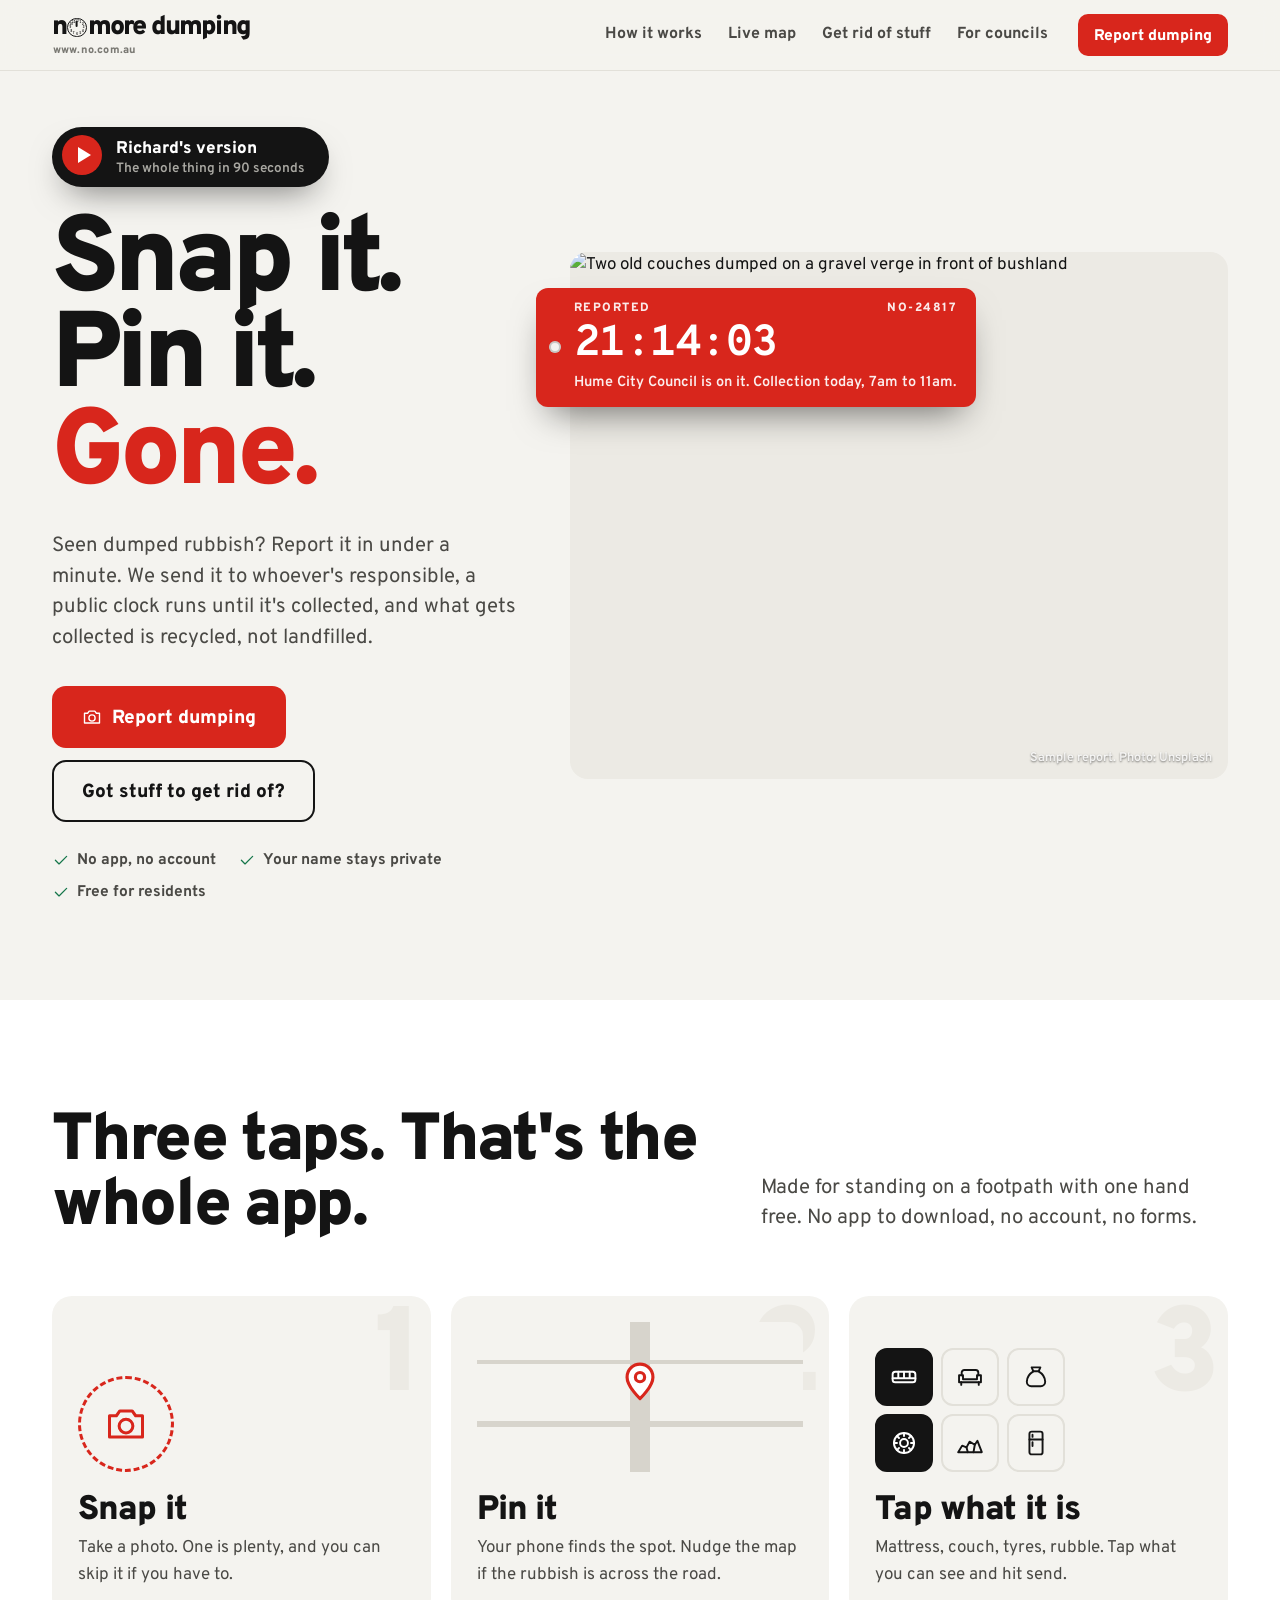
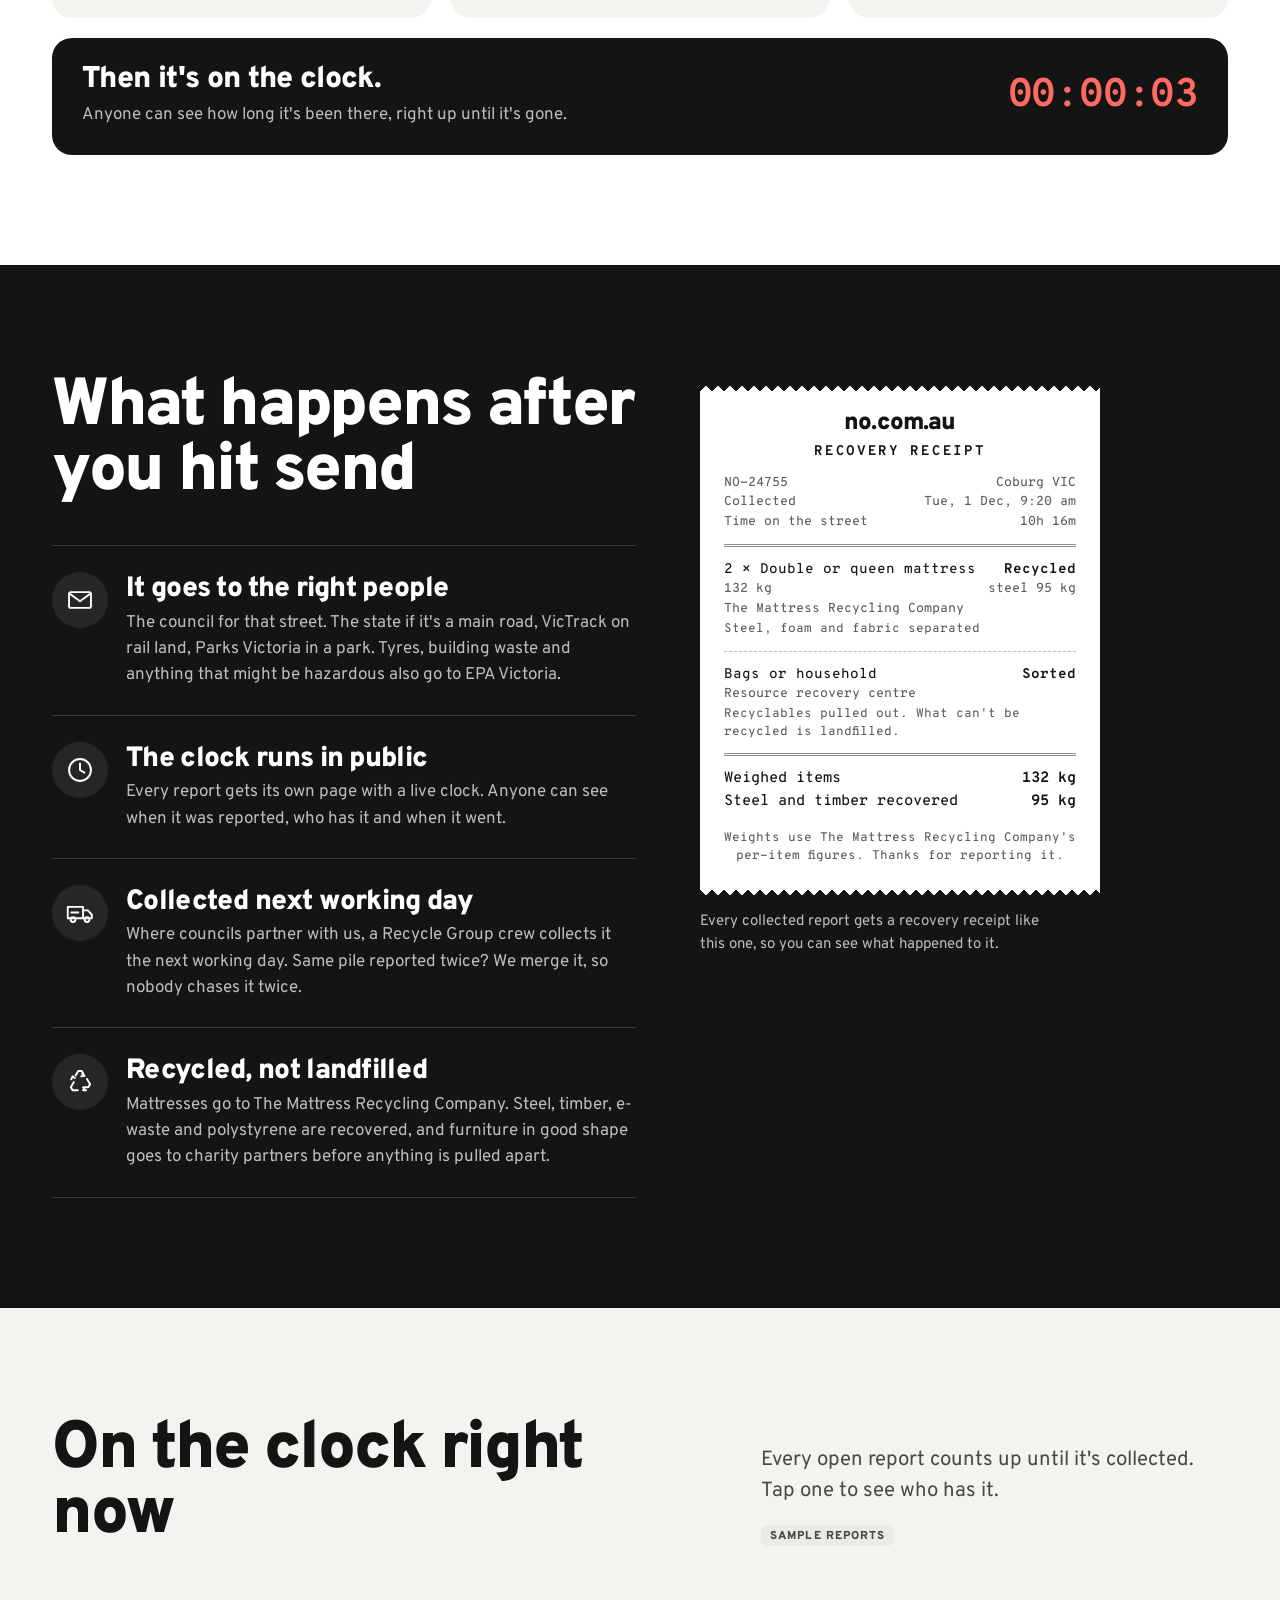
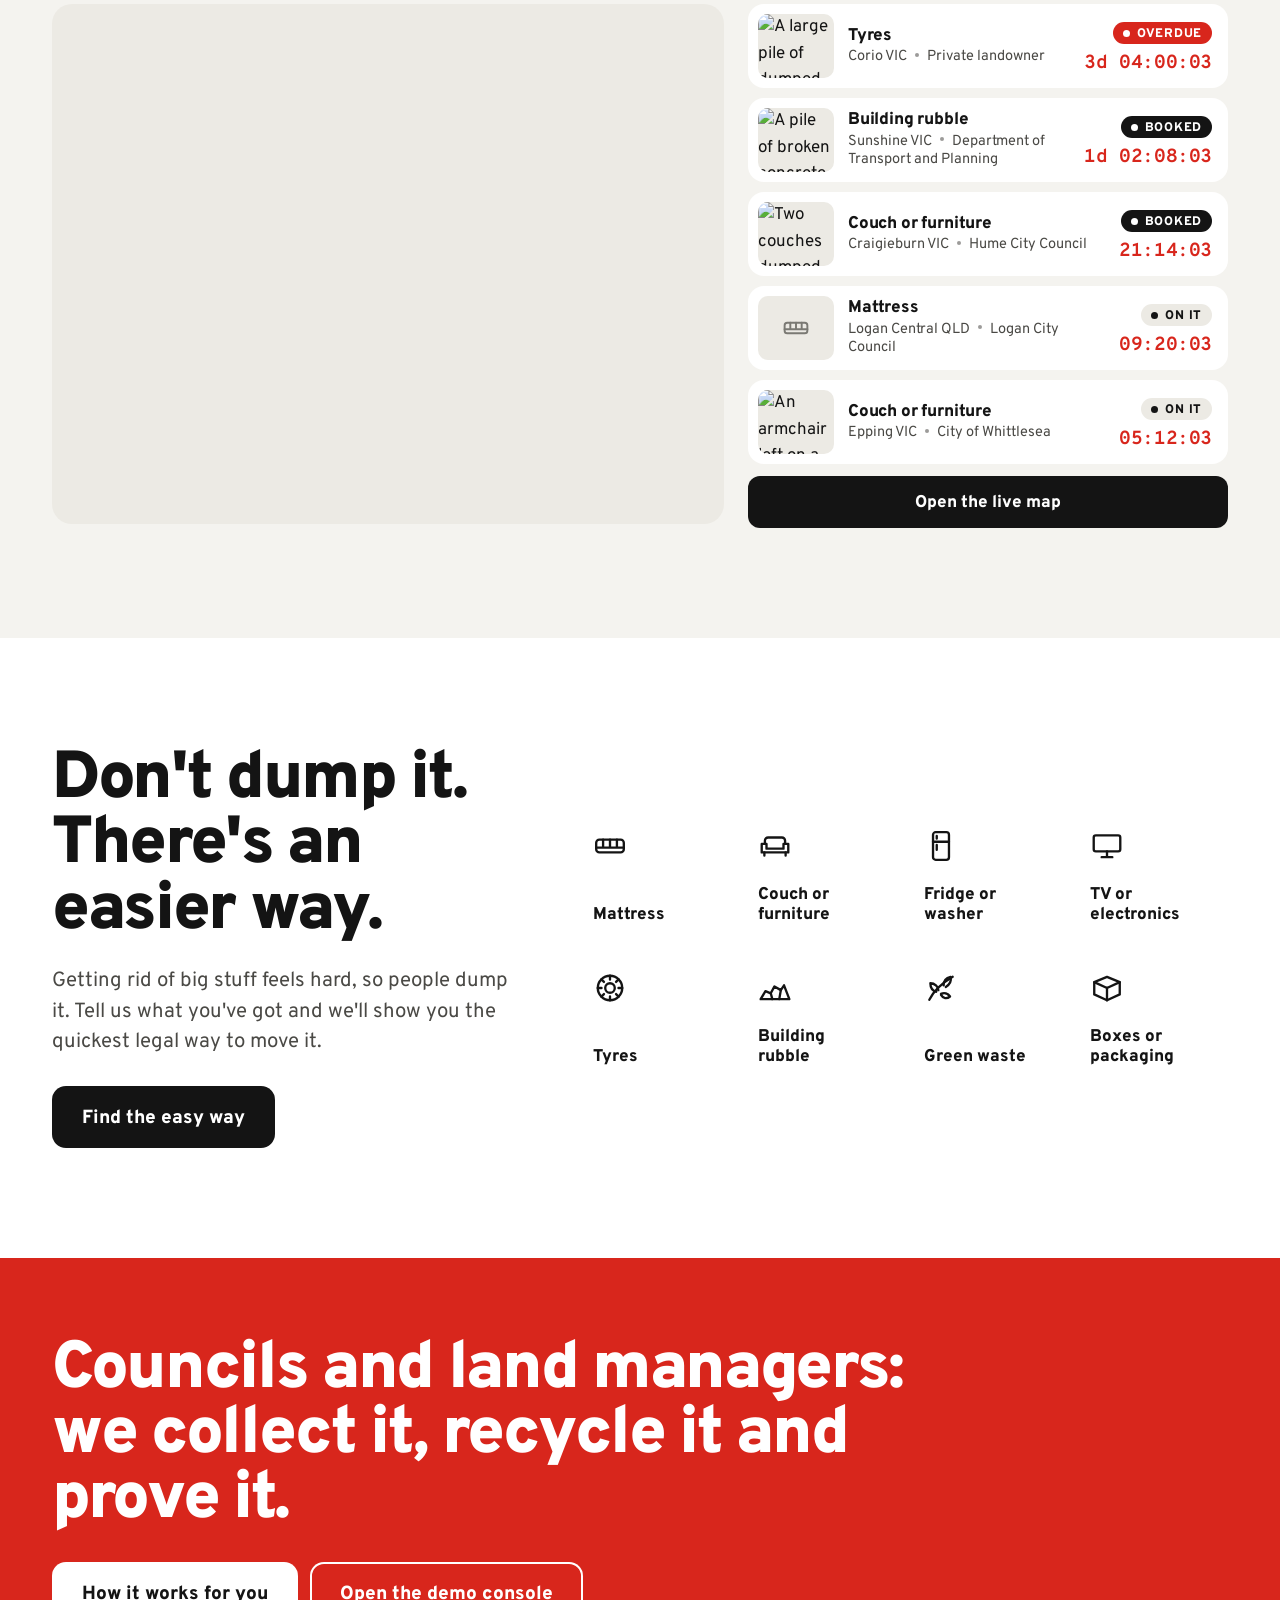
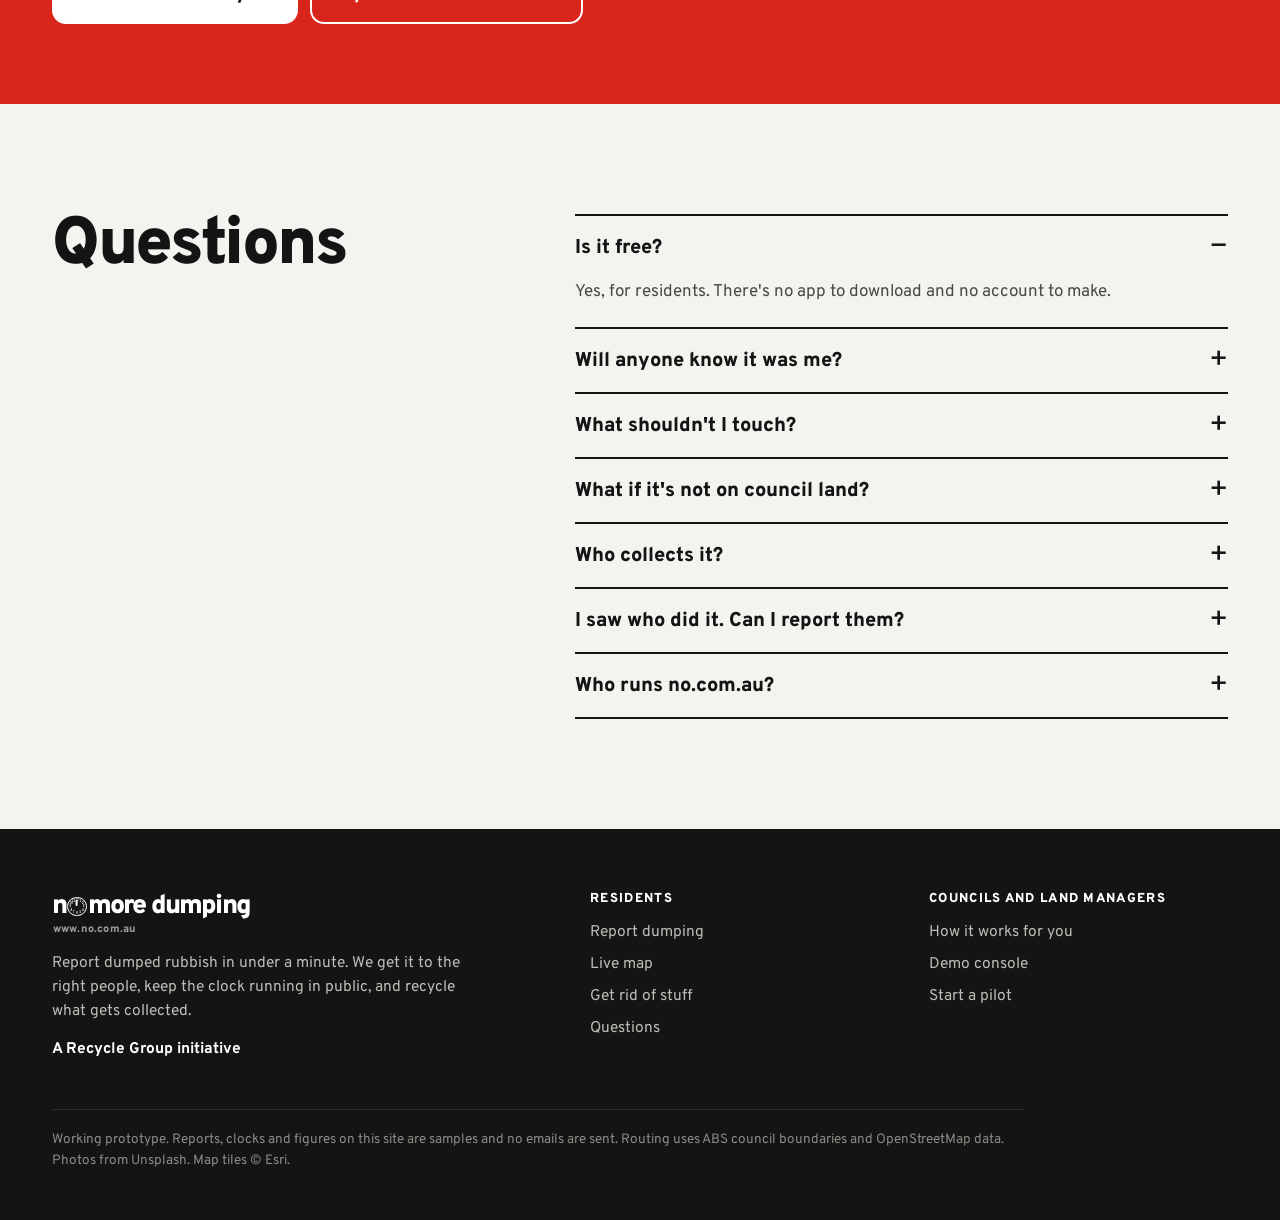
==== commit 5a1d2958: "No More Dumping logo, 5 Oct 2026 Logo now reads "no more dumping" with www.no.com.au underneath, acr" ====
--- a/index.html
+++ b/index.html
@@ -12,11 +12,11 @@
 <link rel="preconnect" href="https://fonts.googleapis.com">
 <link rel="preconnect" href="https://fonts.gstatic.com" crossorigin>
 <link href="https://fonts.googleapis.com/css2?family=Overpass:wght@400;600;700;800;900&family=Overpass+Mono:wght@500;600;700&display=swap" rel="stylesheet">
-<link rel="stylesheet" href="https://cdnjs.cloudflare.com/ajax/libs/leaflet/1.9.4/leaflet.css"><link rel="stylesheet" href="no.css?v=1791046749">
+<link rel="stylesheet" href="https://cdnjs.cloudflare.com/ajax/libs/leaflet/1.9.4/leaflet.css"><link rel="stylesheet" href="no.css?v=1791047319">
 </head>
 <body class="page-home">
 <header class="site-head"><div class="wrap bar">
-<a class="logo" href="index.html" aria-label="no.com.au home">n<span class="o"></span>.<small>com.au</small></a>
+<a class="logo" href="index.html" aria-label="No More Dumping, no.com.au home"><span class="lt">n<span class="o"></span> more dumping</span><small>www.no.com.au</small></a>
 <nav aria-label="Main"><a href="index.html#how">How it works</a><a href="map.html">Live map</a><a href="rid.html">Get rid of stuff</a><a href="councils.html">For councils</a></nav>
 <a class="btn sm" href="report.html">Report dumping</a>
 <button class="menu-btn" type="button" data-menu aria-label="Menu" aria-expanded="false"><svg class="ic" viewBox="0 0 32 32" fill="none" stroke="currentColor" stroke-width="2.4" stroke-linecap="round" aria-hidden="true"><path d="M5 9h22M5 16h22M5 23h22"/></svg></button>
@@ -131,7 +131,7 @@
 </main>
 <footer class="site-foot"><div class="wrap">
 <div class="foot-grid">
-<div><a class="logo inv" href="index.html" aria-label="no.com.au home">n<span class="o"></span>.<small>com.au</small></a>
+<div><a class="logo inv" href="index.html" aria-label="No More Dumping, no.com.au home"><span class="lt">n<span class="o"></span> more dumping</span><small>www.no.com.au</small></a>
 <p style="margin-top:16px;max-width:27em">Report dumped rubbish in under a minute. We get it to the right people, keep the clock running in public, and recycle what gets collected.</p>
 <p class="rg">A Recycle Group initiative</p></div>
 <div><h4>Residents</h4><ul><li><a href="report.html">Report dumping</a></li><li><a href="map.html">Live map</a></li><li><a href="rid.html">Get rid of stuff</a></li><li><a href="index.html#faq">Questions</a></li></ul></div>
@@ -140,7 +140,7 @@
 <p class="fine">Working prototype. Reports, clocks and figures on this site are samples and no emails are sent. Routing uses ABS council boundaries and OpenStreetMap data. Photos from Unsplash. Map tiles &copy; Esri.</p>
 </div></footer>
 <script src="https://cdnjs.cloudflare.com/ajax/libs/leaflet/1.9.4/leaflet.js"></script>
-<script src="no.js?v=1791046749"></script>
+<script src="no.js?v=1791047318"></script>
 <script>
 (function(){
   var $=NO.$, I=NO.icon, esc=NO.esc;
--- a/no.css
+++ b/no.css
@@ -20,11 +20,13 @@
 ::selection{background:var(--red);color:#fff}
 :focus-visible{outline:3px solid var(--ink);outline-offset:2px}
 
-/* logo: the o is a no-dumping ring with a clock hand */
-.logo{display:inline-flex;align-items:baseline;font:900 36px/1 var(--f);letter-spacing:-.05em;color:var(--ink);text-decoration:none;white-space:nowrap}
-.logo .o{display:inline-block;position:relative;width:.6em;height:.6em;border:.125em solid var(--red);border-radius:50%;margin:0 .025em 0 .035em}
-.logo .o::after{content:"";position:absolute;left:50%;top:50%;width:.07em;height:.16em;margin-left:-.035em;background:currentColor;border-radius:2px;transform-origin:50% 0;transform:rotate(180deg);animation:tick 60s steps(60) infinite}
-.logo small{font:800 .36em/1 var(--f);letter-spacing:0;color:var(--ink3);margin-left:.18em}
+/* logo: "no more dumping" - the o of "no" is a clock face whose hand keeps ticking; www.no.com.au underneath */
+.logo{display:inline-flex;flex-direction:column;align-items:flex-start;font:900 36px/1 var(--f);letter-spacing:-.05em;color:var(--ink);text-decoration:none;white-space:nowrap}
+.logo .lt{display:inline-flex;align-items:baseline;font-size:.74em}
+.logo .o{display:inline-block;position:relative;box-sizing:border-box;width:.74em;height:.74em;border:.075em solid currentColor;border-radius:50%;margin:0 .03em 0 .035em;align-self:center;background:url("data:image/svg+xml,<svg xmlns='http://www.w3.org/2000/svg' viewBox='0 0 100 100'><g fill='%23141414' font-family='Arial,Helvetica,sans-serif' font-weight='800' font-size='17' text-anchor='middle' dominant-baseline='central'><text x='50.0' y='13.0'>12</text><text x='68.5' y='18.0'>1</text><text x='82.0' y='31.5'>2</text><text x='87.0' y='50.0'>3</text><text x='82.0' y='68.5'>4</text><text x='68.5' y='82.0'>5</text><text x='50.0' y='87.0'>6</text><text x='31.5' y='82.0'>7</text><text x='18.0' y='68.5'>8</text><text x='13.0' y='50.0'>9</text><text x='18.0' y='31.5'>10</text><text x='31.5' y='18.0'>11</text></g></svg>") center/100% 100% no-repeat}
+.logo.inv .o{background-image:url("data:image/svg+xml,<svg xmlns='http://www.w3.org/2000/svg' viewBox='0 0 100 100'><g fill='%23ffffff' font-family='Arial,Helvetica,sans-serif' font-weight='800' font-size='17' text-anchor='middle' dominant-baseline='central'><text x='50.0' y='13.0'>12</text><text x='68.5' y='18.0'>1</text><text x='82.0' y='31.5'>2</text><text x='87.0' y='50.0'>3</text><text x='82.0' y='68.5'>4</text><text x='68.5' y='82.0'>5</text><text x='50.0' y='87.0'>6</text><text x='31.5' y='82.0'>7</text><text x='18.0' y='68.5'>8</text><text x='13.0' y='50.0'>9</text><text x='18.0' y='31.5'>10</text><text x='31.5' y='18.0'>11</text></g></svg>")}
+.logo .o::after{content:"";position:absolute;left:50%;top:50%;width:.06em;height:.24em;margin-left:-.03em;background:currentColor;border-radius:2px;transform-origin:50% 0;transform:rotate(180deg);animation:tick 20s steps(60) infinite}
+.logo small{font:800 .3em/1 var(--f);letter-spacing:.02em;color:var(--ink3);margin:.4em 0 0 .06em}
 .logo.inv{color:#fff}.logo.inv small{color:#9b9a95}
 @keyframes tick{to{transform:rotate(540deg)}}
 
@@ -254,6 +256,10 @@
   .foot-grid{grid-template-columns:1fr 1fr}
   .foot-grid>div:first-child{grid-column:1/-1}
 }
+@media (min-width:861px) and (max-width:960px){
+  /* keep the nav links on one line beside the longer wordmark */
+  .site-head .logo{font-size:clamp(25px,calc((100vw - 720px) * .18),36px)}
+}
 @media (max-width:860px){
   .site-head nav{display:none}
   .menu-btn{display:inline-flex}
@@ -268,6 +274,9 @@
   .site-head .bar{height:62px;gap:12px}
   .menu-open .site-head nav{top:62px}
   .logo{font-size:32px}
+  /* the longer "no more dumping" wordmark scales with the screen so the header still fits beside the button and menu */
+  .site-head .logo{font-size:clamp(18px,calc((100vw - 250px) / 5.5),32px)}
+  .site-head .logo small{font-size:max(.3em,9px)}
   .sec{padding:72px 0}
   .sec.tight{padding:56px 0}
   .hero{padding:28px 0 64px}
@@ -294,6 +303,10 @@
   .faq summary{font-size:18px}
   .foot-grid{grid-template-columns:1fr}
   .receipt{max-width:none}
+}
+@media (max-width:359px){
+  .site-head .bar{gap:8px}
+  .site-head .bar>.btn{padding:3px 11px 0;font-size:14px}
 }
 @media (prefers-reduced-motion:reduce){*,*::before,*::after{animation:none!important;transition:none!important;scroll-behavior:auto!important}}
 @media print{.site-head,.site-foot,.no-print{display:none!important}body{background:#fff}}
@@ -632,7 +645,7 @@
 .sign{width:min(100%,420px);margin:0 auto;background:#fff;border:10px solid var(--ink);border-radius:18px;padding:26px 26px 24px;text-align:center;box-shadow:0 40px 60px -40px rgba(0,0,0,.6);position:relative}
 .sign::before,.sign::after{content:"";position:absolute;top:10px;width:10px;height:10px;border-radius:50%;background:#bbb;box-shadow:inset 0 0 0 2px #888}
 .sign::before{left:10px}.sign::after{right:10px}
-.sign .logo{font-size:74px}
+.sign .logo{font-size:52px}
 .sign h4{font:900 34px/1 var(--f);letter-spacing:-.03em;margin:16px 0 10px}
 .sign p{font-weight:700;font-size:17px;line-height:1.35}
 .sign .qr{display:flex;align-items:center;justify-content:center;gap:16px;margin-top:18px;text-align:left}
@@ -682,7 +695,7 @@
   .irow .t .mono{margin:0}
   .who{grid-template-columns:1fr}
   .sign{border-width:8px;padding:22px 18px}
-  .sign .logo{font-size:60px}
+  .sign .logo{font-size:42px}
   .pilot li{grid-template-columns:1fr;gap:6px}
 }
 
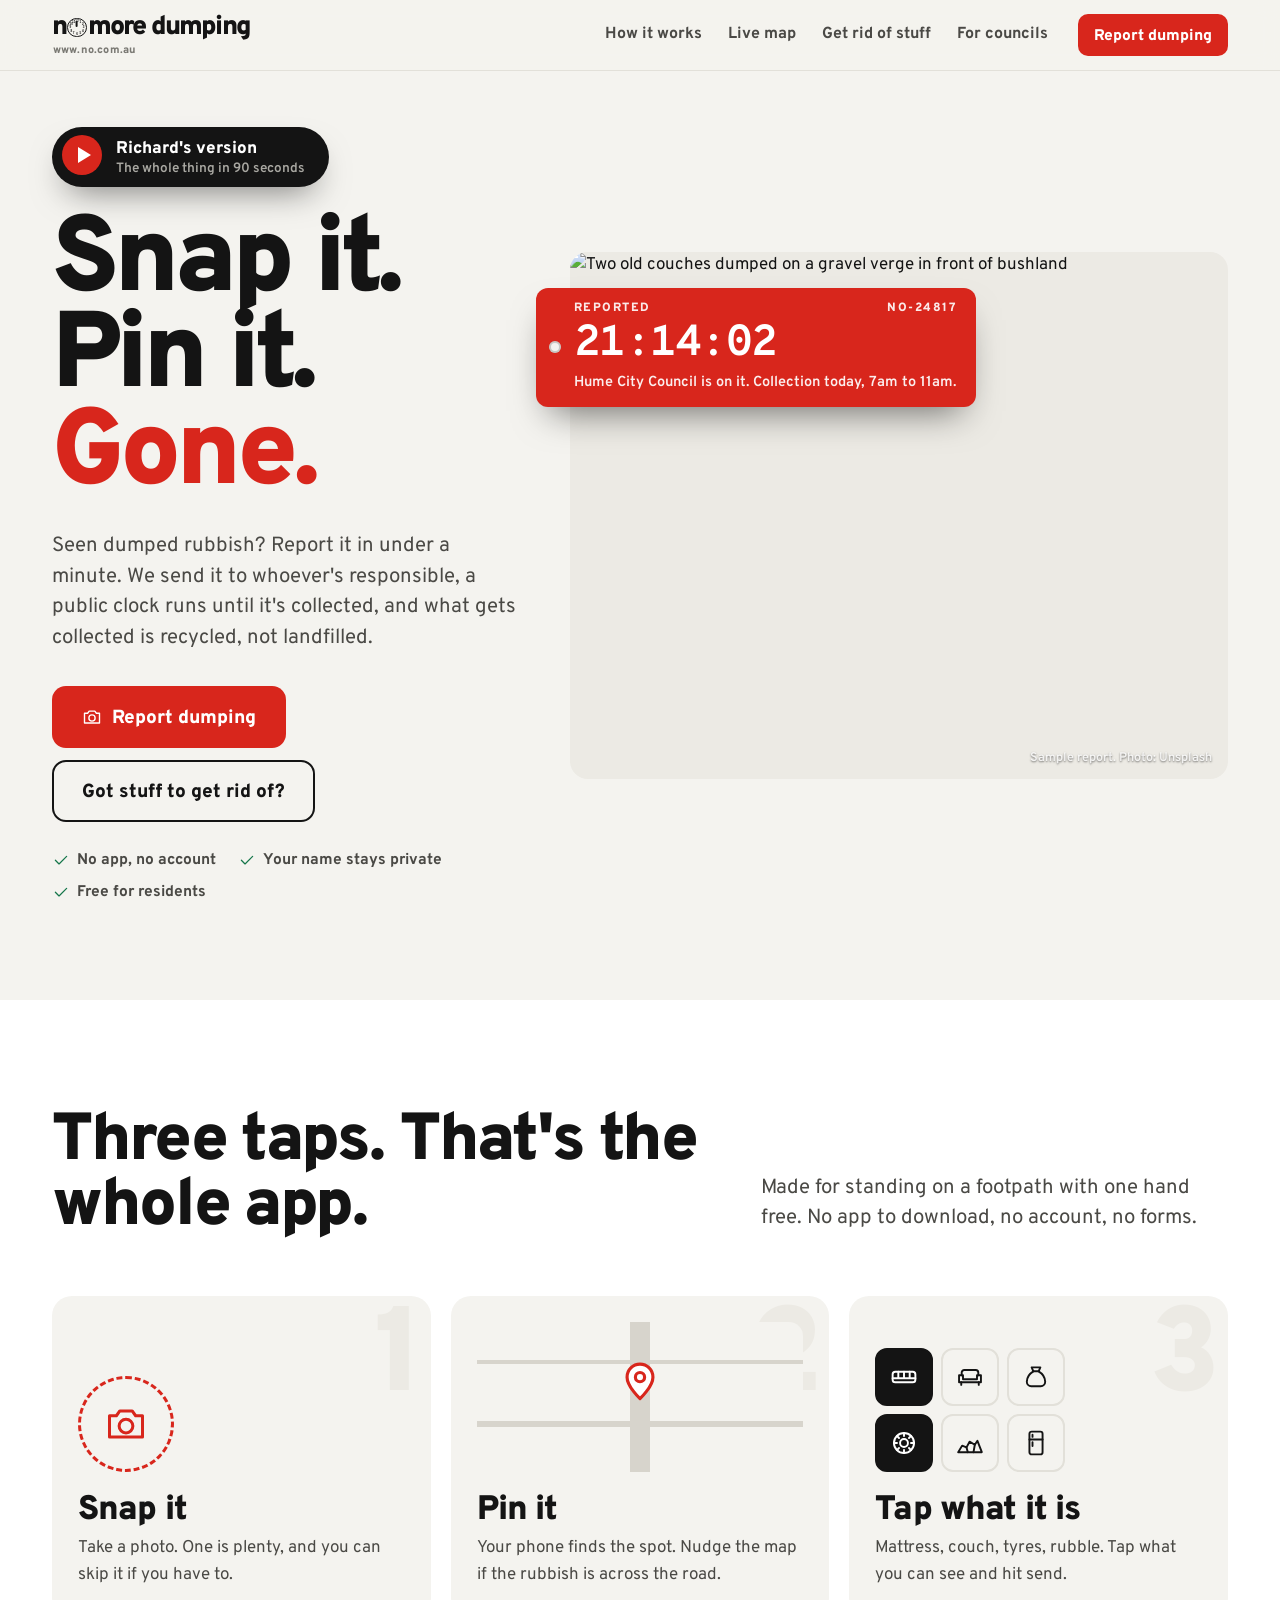
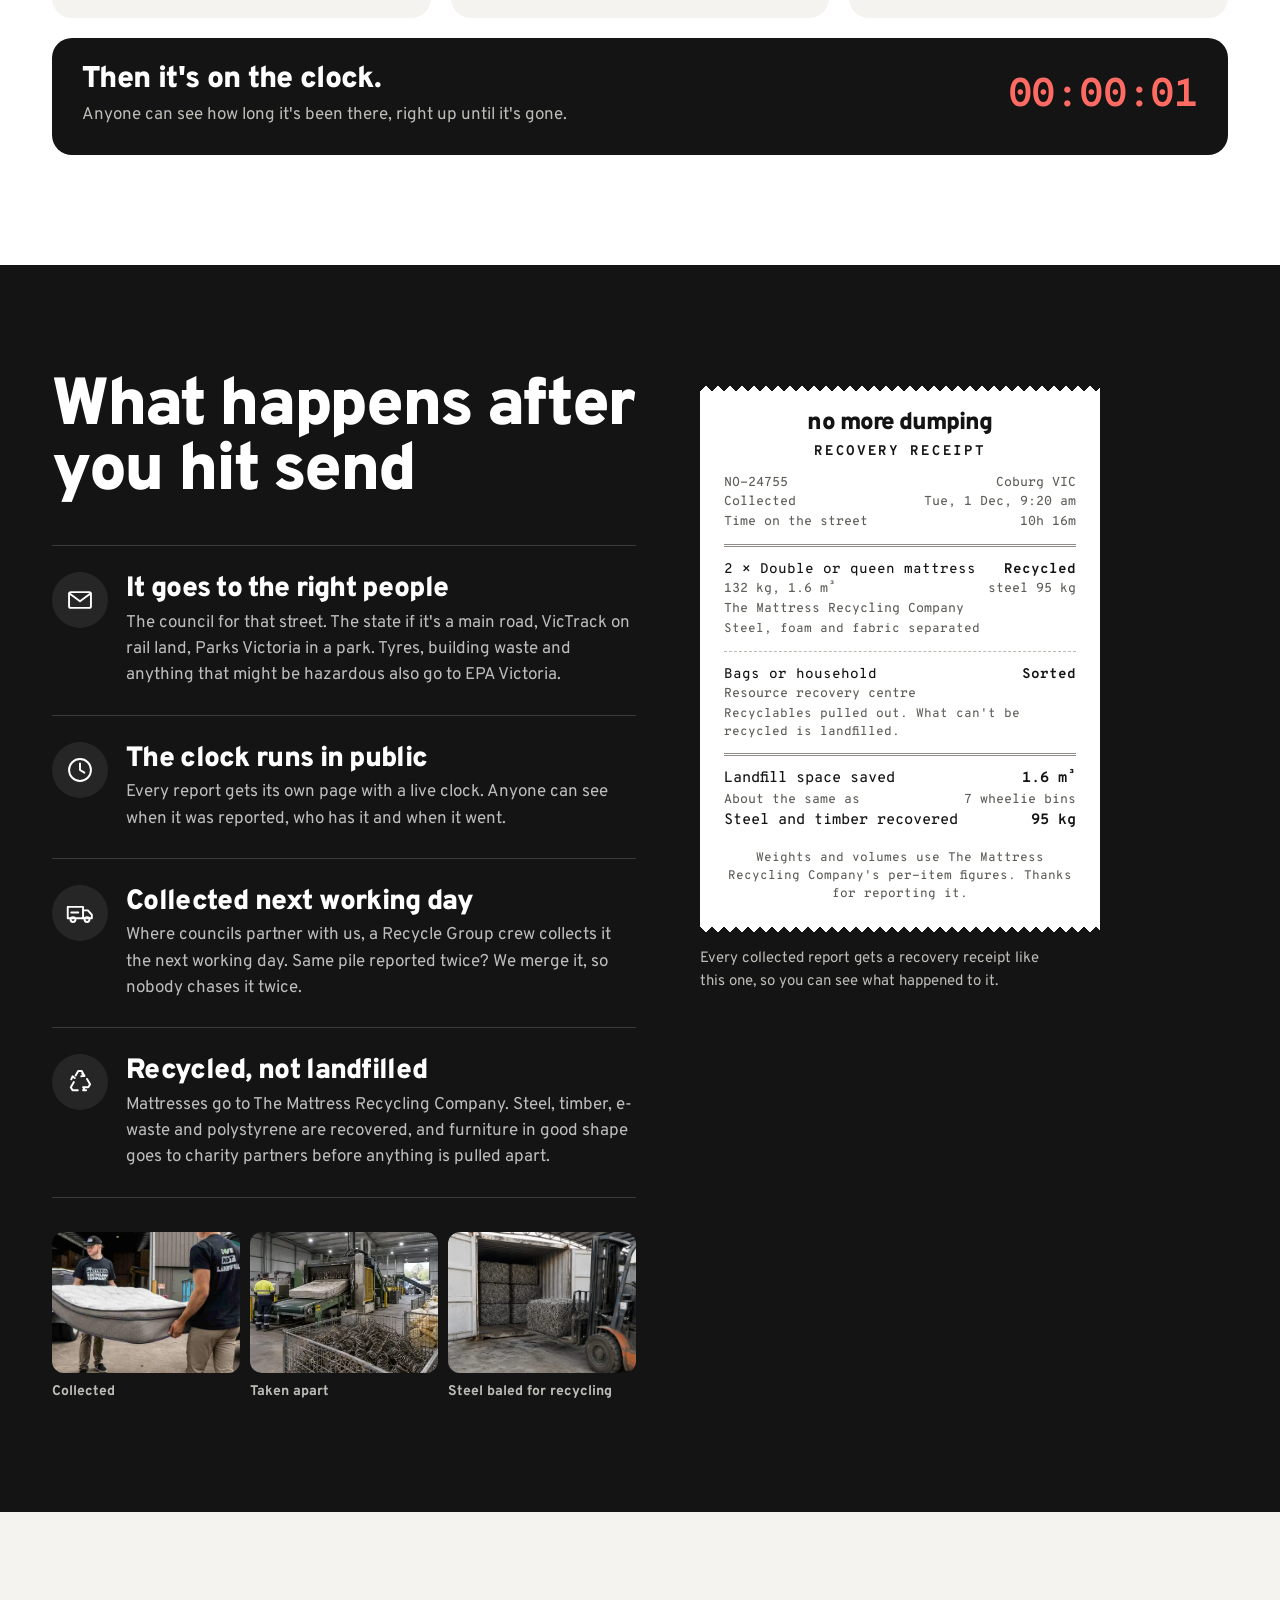
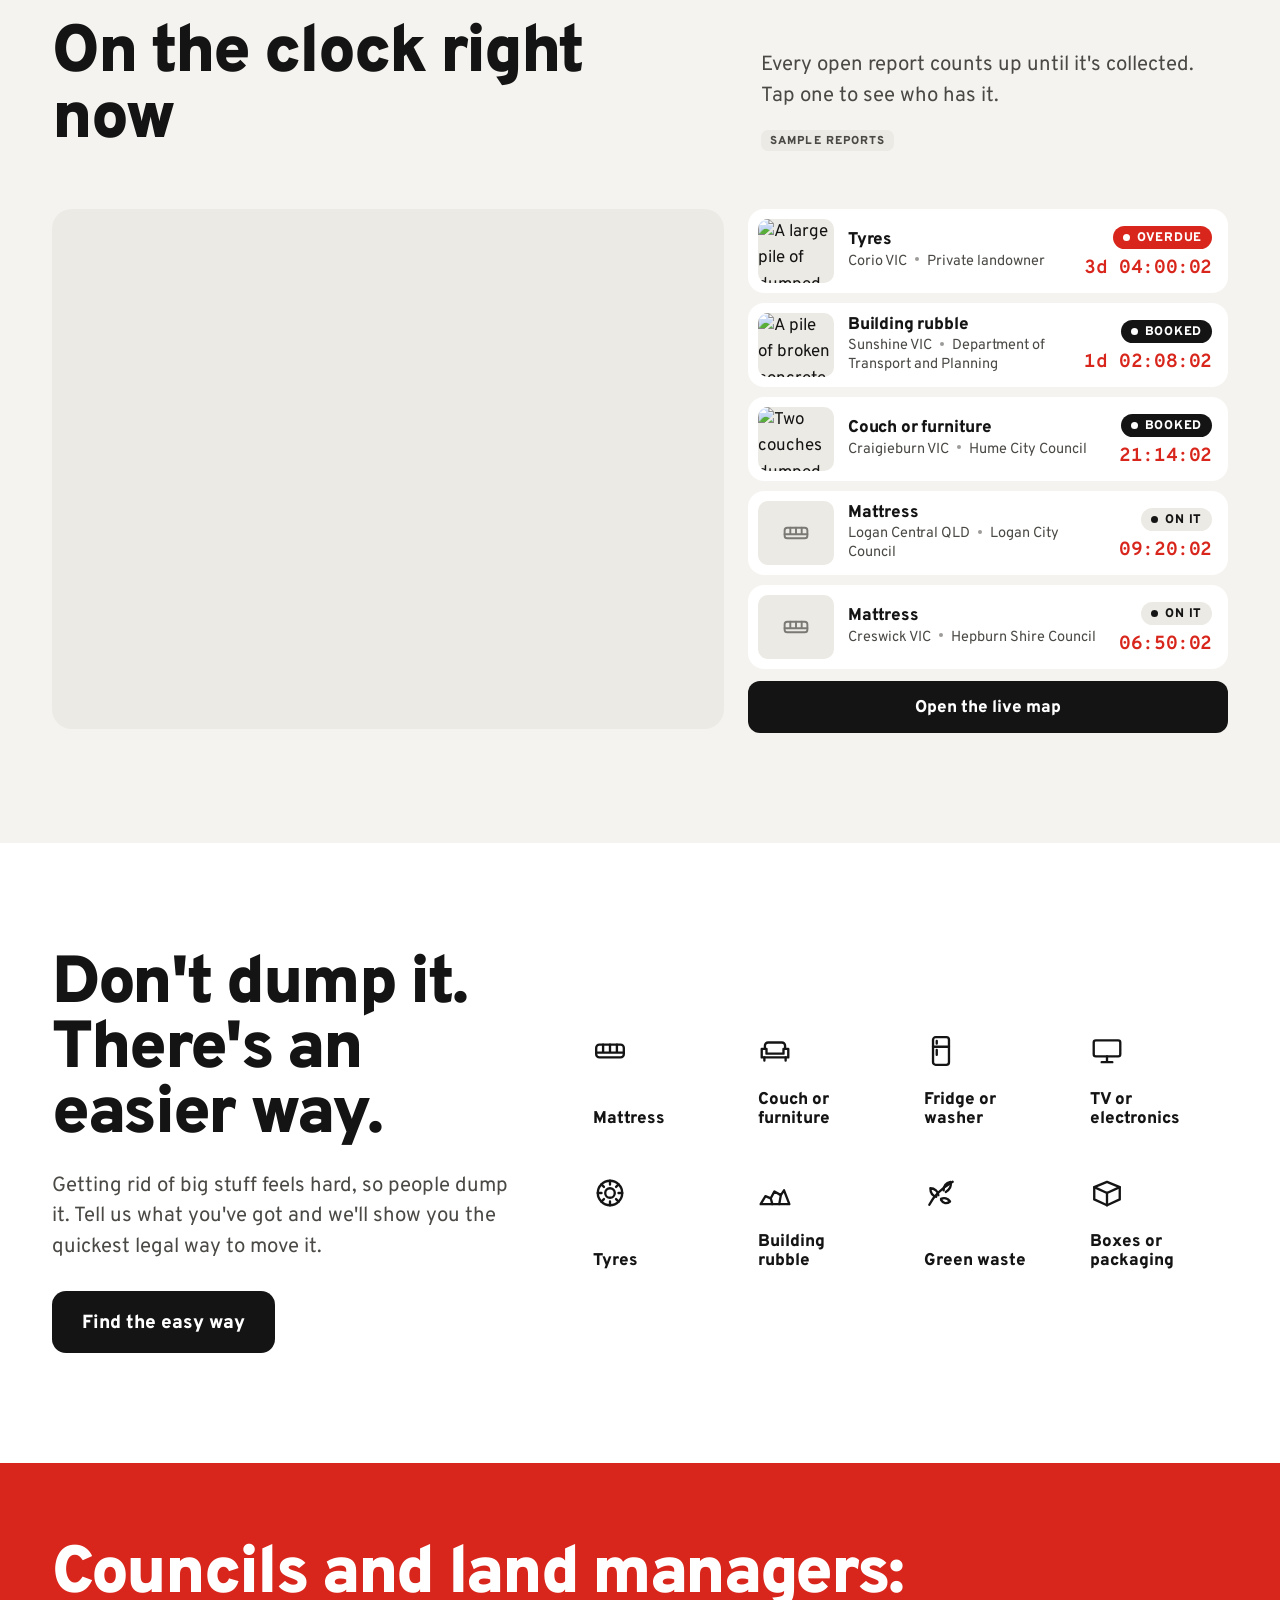
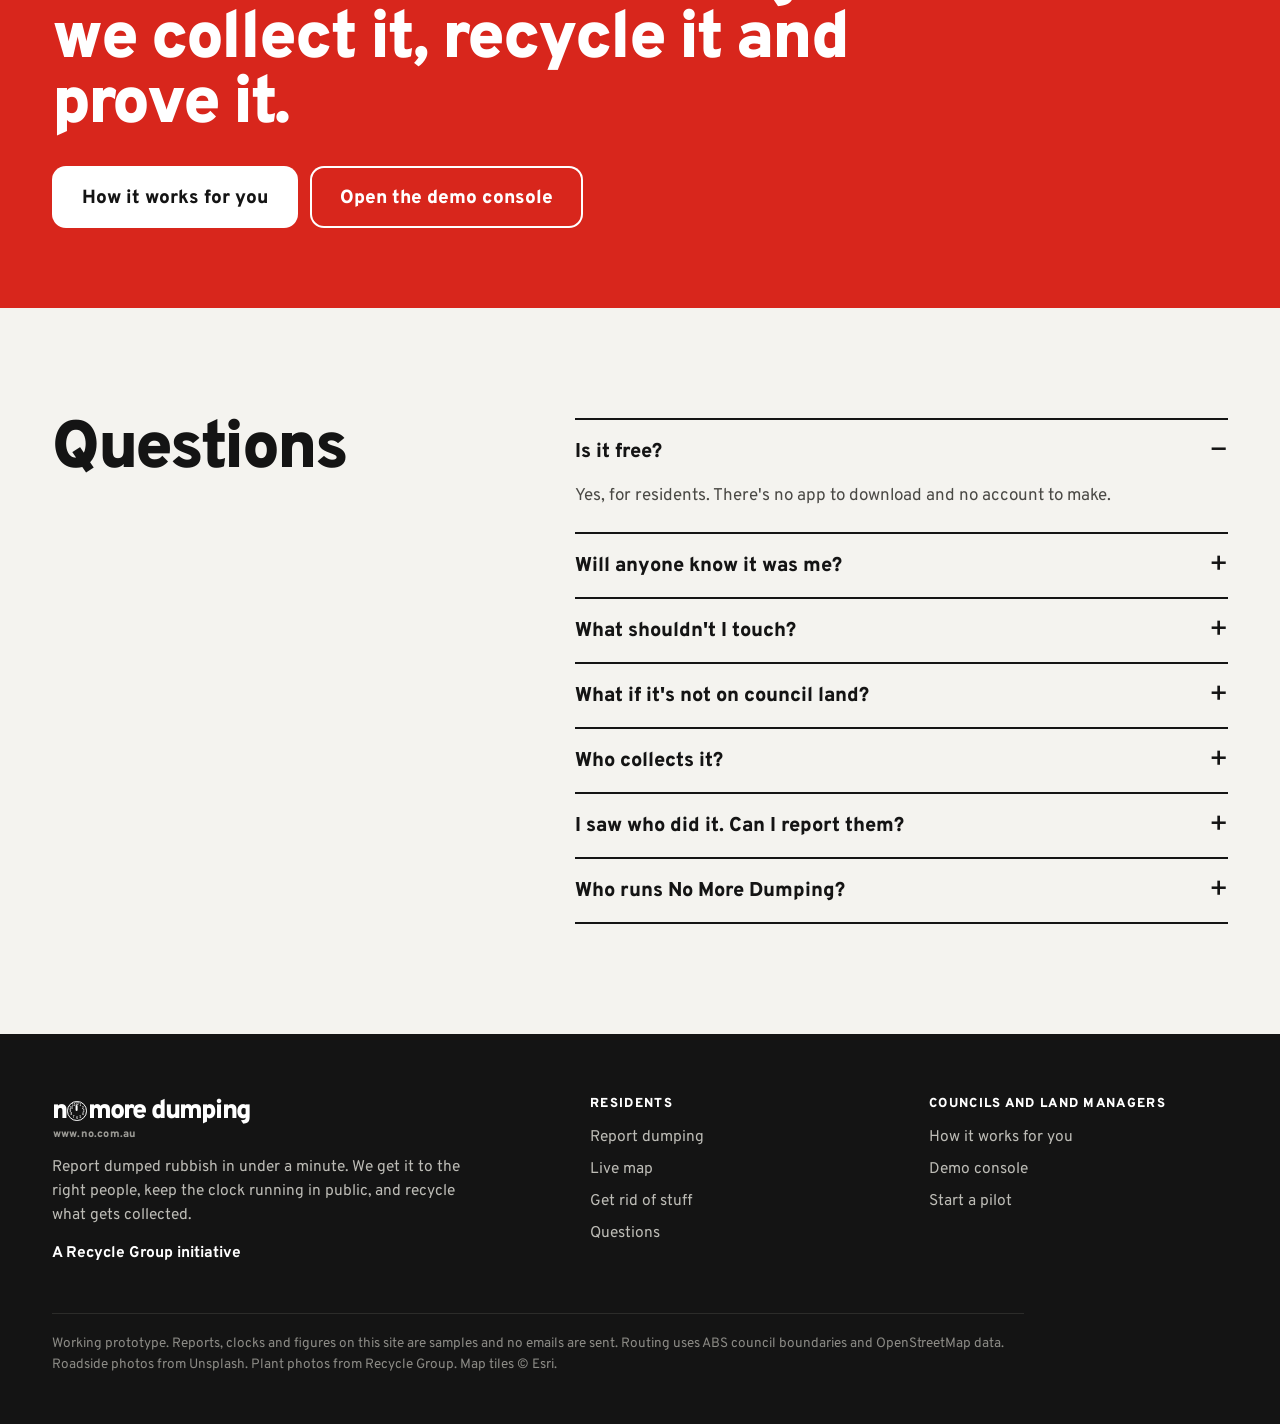
==== commit 34d3295d: "No More Dumping: money model, council pitch pages, landfill m3, rename Business case leads with an e" ====
--- a/index.html
+++ b/index.html
@@ -3,16 +3,16 @@
 <head>
 <meta charset="utf-8">
 <meta name="viewport" content="width=device-width, initial-scale=1, viewport-fit=cover">
-<title>no.com.au · Report dumped rubbish</title>
+<title>No More Dumping · Report dumped rubbish</title>
 <meta name="description" content="Seen dumped rubbish? Report it in under a minute. We send it to whoever is responsible, a public clock runs until it's collected, and what gets collected is recycled. A Recycle Group initiative.">
 <meta name="theme-color" content="#F4F3EF">
-<meta property="og:title" content="no.com.au · Report dumped rubbish">
+<meta property="og:title" content="No More Dumping · Report dumped rubbish">
 <meta property="og:description" content="Seen dumped rubbish? Report it in under a minute. We send it to whoever is responsible, a public clock runs until it's collected, and what gets collected is recycled. A Recycle Group initiative.">
-<link rel="icon" href="data:image/svg+xml,%3Csvg xmlns='http://www.w3.org/2000/svg' viewBox='0 0 32 32'%3E%3Ccircle cx='16' cy='16' r='11.5' fill='white' stroke='%23D8261C' stroke-width='6'/%3E%3Cpath d='M16 16V9.5' stroke='%23141414' stroke-width='3.2' stroke-linecap='round'/%3E%3C/svg%3E">
+<link rel="icon" href="data:image/svg+xml,%3Csvg xmlns='http://www.w3.org/2000/svg' viewBox='0 0 32 32'%3E%3Ccircle cx='16' cy='16' r='13' fill='white' stroke='%23141414' stroke-width='3.4'/%3E%3Cpath d='M16 6.4v2.4M25.6 16h-2.4M16 25.6v-2.4M6.4 16h2.4' stroke='%23141414' stroke-width='2' stroke-linecap='round'/%3E%3Cpath d='M16 16l4.4-5.8' stroke='%23141414' stroke-width='3' stroke-linecap='round'/%3E%3Ccircle cx='16' cy='16' r='2.1' fill='%23141414'/%3E%3C/svg%3E">
 <link rel="preconnect" href="https://fonts.googleapis.com">
 <link rel="preconnect" href="https://fonts.gstatic.com" crossorigin>
 <link href="https://fonts.googleapis.com/css2?family=Overpass:wght@400;600;700;800;900&family=Overpass+Mono:wght@500;600;700&display=swap" rel="stylesheet">
-<link rel="stylesheet" href="https://cdnjs.cloudflare.com/ajax/libs/leaflet/1.9.4/leaflet.css"><link rel="stylesheet" href="no.css?v=1791047319">
+<link rel="stylesheet" href="https://cdnjs.cloudflare.com/ajax/libs/leaflet/1.9.4/leaflet.css"><link rel="stylesheet" href="no.css?v=1791047400">
 </head>
 <body class="page-home">
 <header class="site-head"><div class="wrap bar">
@@ -69,6 +69,11 @@
     <div>
       <h2 class="h-l" style="margin-bottom:40px">What happens after you hit send</h2>
       <ol id="loop"></ol>
+      <div class="realph" aria-label="Where it goes">
+        <figure><img src="img/collect-mattress.webp" alt="Two Mattress Recycling Company crew carrying a mattress" loading="lazy" width="1200" height="696"><figcaption>Collected</figcaption></figure>
+        <figure><img src="img/infra-mattress-line.webp" alt="A mattress on the processing line, with recovered springs caged in front" loading="lazy" width="900" height="506"><figcaption>Taken apart</figcaption></figure>
+        <figure><img src="img/recover-container.webp" alt="Baled mattress steel being loaded into a shipping container" loading="lazy" width="1200" height="675"><figcaption>Steel baled for recycling</figcaption></figure>
+      </div>
     </div>
     <div class="sticky">
       <div id="sample-receipt"></div>
@@ -124,7 +129,7 @@
       <details><summary>What if it's not on council land?</summary><p>We work out who's responsible from the spot you pin: the council, the state for main roads, VicTrack for rail land or Parks Victoria in a park. If we get it wrong, they pass it on in one tap and the clock keeps running.</p></details>
       <details><summary>Who collects it?</summary><p>Whoever is responsible for the land decides. Where they partner with us, a Recycle Group crew collects it the next working day and recycles what can be recycled.</p></details>
       <details><summary>I saw who did it. Can I report them?</summary><p>Add the vehicle rego if you saw it. It goes to the council and EPA Victoria for investigation, nowhere else. We never publish names or number plates.</p></details>
-      <details><summary>Who runs no.com.au?</summary><p>It's a Recycle Group initiative. This site is a working prototype, so the reports on it are samples.</p></details>
+      <details><summary>Who runs No More Dumping?</summary><p>It's a Recycle Group initiative. This site is a working prototype, so the reports on it are samples.</p></details>
     </div>
   </div>
 </section>
@@ -137,10 +142,10 @@
 <div><h4>Residents</h4><ul><li><a href="report.html">Report dumping</a></li><li><a href="map.html">Live map</a></li><li><a href="rid.html">Get rid of stuff</a></li><li><a href="index.html#faq">Questions</a></li></ul></div>
 <div><h4>Councils and land managers</h4><ul><li><a href="councils.html">How it works for you</a></li><li><a href="console.html">Demo console</a></li><li><a href="councils.html#pilot">Start a pilot</a></li></ul></div>
 </div>
-<p class="fine">Working prototype. Reports, clocks and figures on this site are samples and no emails are sent. Routing uses ABS council boundaries and OpenStreetMap data. Photos from Unsplash. Map tiles &copy; Esri.</p>
+<p class="fine">Working prototype. Reports, clocks and figures on this site are samples and no emails are sent. Routing uses ABS council boundaries and OpenStreetMap data. Roadside photos from Unsplash. Plant photos from Recycle Group. Map tiles &copy; Esri.</p>
 </div></footer>
 <script src="https://cdnjs.cloudflare.com/ajax/libs/leaflet/1.9.4/leaflet.js"></script>
-<script src="no.js?v=1791047318"></script>
+<script src="no.js?v=1791047400"></script>
 <script>
 (function(){
   var $=NO.$, I=NO.icon, esc=NO.esc;
--- a/no.css
+++ b/no.css
@@ -882,6 +882,74 @@
 .dec{padding-left:22px;display:grid;gap:8px;color:var(--ink2)}
 .links{padding-left:20px;display:grid;gap:6px}
 @media (max-width:700px){.paper{padding:28px 20px 36px}.p-head{flex-direction:column;text-align:left}.ptable{font-size:14px}}
+
+/* money model (plan.html) */
+.mdl{margin:14px 0 8px;border:2px solid var(--ink);border-radius:18px;overflow:hidden;background:#fff}
+.mdl-pre{display:flex;flex-wrap:wrap;gap:6px;padding:12px;background:var(--paper);border-bottom:1px solid var(--line)}
+.mdl-pre button{height:40px;padding:3px 14px 0;border:2px solid var(--line2);border-radius:10px;background:#fff;font:800 15px/1 var(--f);color:var(--ink);cursor:pointer}
+.mdl-pre button:hover{border-color:var(--ink)}
+.mdl-pre button[aria-pressed=true]{background:var(--ink);border-color:var(--ink);color:#fff}
+.mdl-grid{display:grid;grid-template-columns:minmax(0,1.15fr) minmax(0,1fr)}
+.mdl-in{padding:4px 18px 8px}
+.mi{display:flex;align-items:center;justify-content:space-between;gap:14px;padding:10px 0;border-bottom:1px solid var(--line);cursor:text}
+.mi:last-child{border-bottom:0}
+.mi>span:first-child{display:flex;flex-direction:column;min-width:0}
+.mi b{font-size:15.5px;line-height:1.25}
+.mi small{font-size:12.5px;color:var(--ink3);line-height:1.35;margin-top:2px}
+.mi small a{font-weight:700;color:var(--ink2)}
+.mi input{width:92px;height:42px;padding:3px 10px 0;border:2px solid var(--line);border-radius:10px;font:700 16px/1 var(--m);text-align:right;color:var(--ink3);background:#fff;-moz-appearance:textfield}
+.mi input::-webkit-outer-spin-button,.mi input::-webkit-inner-spin-button{-webkit-appearance:none;margin:0}
+.mi.src input,.mi input.set{color:var(--ink)}
+.mi.src input{width:104px}
+.mi input:focus{border-color:var(--ink);color:var(--ink);outline:none}
+.mi .u{display:inline-flex;align-items:center;gap:5px;font:700 15px/1 var(--m);color:var(--ink3);flex-shrink:0}
+.mdl-out{background:var(--ink);color:#fff;padding:20px 22px 22px;display:flex;flex-direction:column;gap:16px}
+.mo span{display:block;font-size:13.5px;color:#bdbcb6;font-weight:700;line-height:1.25}
+.mo b{display:block;font:700 30px/1.05 var(--m);letter-spacing:-.03em;margin-top:6px;overflow-wrap:anywhere}
+.mo.big b{font-size:44px}
+.mo small{display:block;font-size:13px;color:#a3a29c;margin-top:6px;line-height:1.35}
+.mo-row{display:grid;grid-template-columns:1fr 1fr;gap:14px}
+.mo.land{border-top:1px solid #33332f;padding-top:16px}
+.paper .mdl-note{font-size:13px;color:var(--ink3);padding:10px 18px 12px;margin:0;border-top:1px solid var(--line);background:var(--paper)}
+.pitch{margin-top:16px;border:2px solid var(--ink);border-radius:14px;padding:16px 18px 12px}
+.pitch ul{list-style:none;display:grid;gap:0;margin-top:8px}
+.pitch li{display:grid;grid-template-columns:minmax(0,1.4fr) minmax(0,1fr) auto;gap:12px;align-items:baseline;border-top:1px solid var(--line);padding:9px 0 7px}
+.pitch li span{color:var(--ink3);font-size:14px}
+@media (max-width:760px){.mdl-grid{grid-template-columns:1fr}.mo.big b{font-size:38px}.pitch li{grid-template-columns:1fr auto}.pitch li span{display:none}}
+@media (max-width:420px){.mdl-in{padding:4px 14px 8px}.mi{gap:10px}.mi input{width:78px;padding:3px 8px 0}.mi.src input{width:88px}.mi .u{gap:3px}.mo.big b{font-size:34px}.mo b{font-size:26px}}
+.doc-big{display:flex;align-items:baseline;gap:8px 14px;flex-wrap:wrap;background:var(--paper);border-radius:12px;padding:16px 18px;margin:6px 0 12px}
+.doc-big b{font:700 40px/1 var(--m);letter-spacing:-.03em}
+.doc-big span{font-size:15.5px;color:var(--ink2)}
+.doc-big strong{color:var(--ink)}
+
+/* councils.html for one council (?c=) and real photos */
+.for-bar{background:var(--ink);color:#fff;font-size:15px;padding:10px 0 8px}
+.for-bar span{color:#bdbcb6}
+.local{display:grid;grid-template-columns:minmax(0,5fr) minmax(0,7fr);gap:24px;align-items:stretch}
+.lstats{display:grid;grid-template-columns:1fr 1fr;gap:12px;align-content:start}
+.lstat{background:var(--paper);border-radius:18px;padding:20px 20px 16px;display:flex;flex-direction:column}
+.lstat b{display:block;font:900 clamp(36px,4vw,52px)/.95 var(--f);letter-spacing:-.04em}
+.lstat span{display:block;margin-top:10px;color:var(--ink2);line-height:1.35;font-size:15.5px}
+.lstats .lstat:last-child:nth-child(odd){grid-column:1/-1}
+.lstat a{display:block;margin-top:auto;padding-top:12px;font-size:12.5px;color:var(--ink3);font-weight:700;text-underline-offset:3px;line-height:1.3}
+.local-map{height:100%;min-height:440px;border-radius:20px;overflow:hidden;background:var(--paper2);z-index:1}
+.lnow{display:grid;grid-template-columns:1fr 1fr;gap:12px;margin-top:12px}
+.lnow>div{border-radius:18px;padding:20px 22px}
+.lnow .a{background:var(--paper)}
+.lnow .b{background:var(--ink);color:#fff}
+.lnow h4{font:800 13px/1 var(--f);letter-spacing:.08em;text-transform:uppercase;margin-bottom:10px;color:var(--ink3)}
+.lnow .b h4{color:#bdbcb6}
+.lnow p{font-size:18px;line-height:1.4}
+.pillar{overflow:hidden}
+.pph{margin:-28px -26px 22px;height:190px;background:var(--paper2)}
+.pph img{width:100%;height:100%;object-fit:cover;display:block}
+.realph{display:grid;grid-template-columns:repeat(3,1fr);gap:10px;margin-top:34px}
+.realph figure{margin:0}
+.realph img{width:100%;aspect-ratio:4/3;object-fit:cover;border-radius:12px;display:block;background:#222}
+.realph figcaption{font-size:14px;color:#bdbcb6;margin-top:8px;font-weight:700}
+@media (max-width:860px){.local,.lnow{grid-template-columns:1fr}.local-map{min-height:320px;height:320px}}
+@media (max-width:600px){.realph{gap:6px}.realph figcaption{font-size:12.5px}.pph{height:170px}}
+@media (max-width:420px){.lstats{grid-template-columns:1fr}}
 
 /* print */
 @media print{
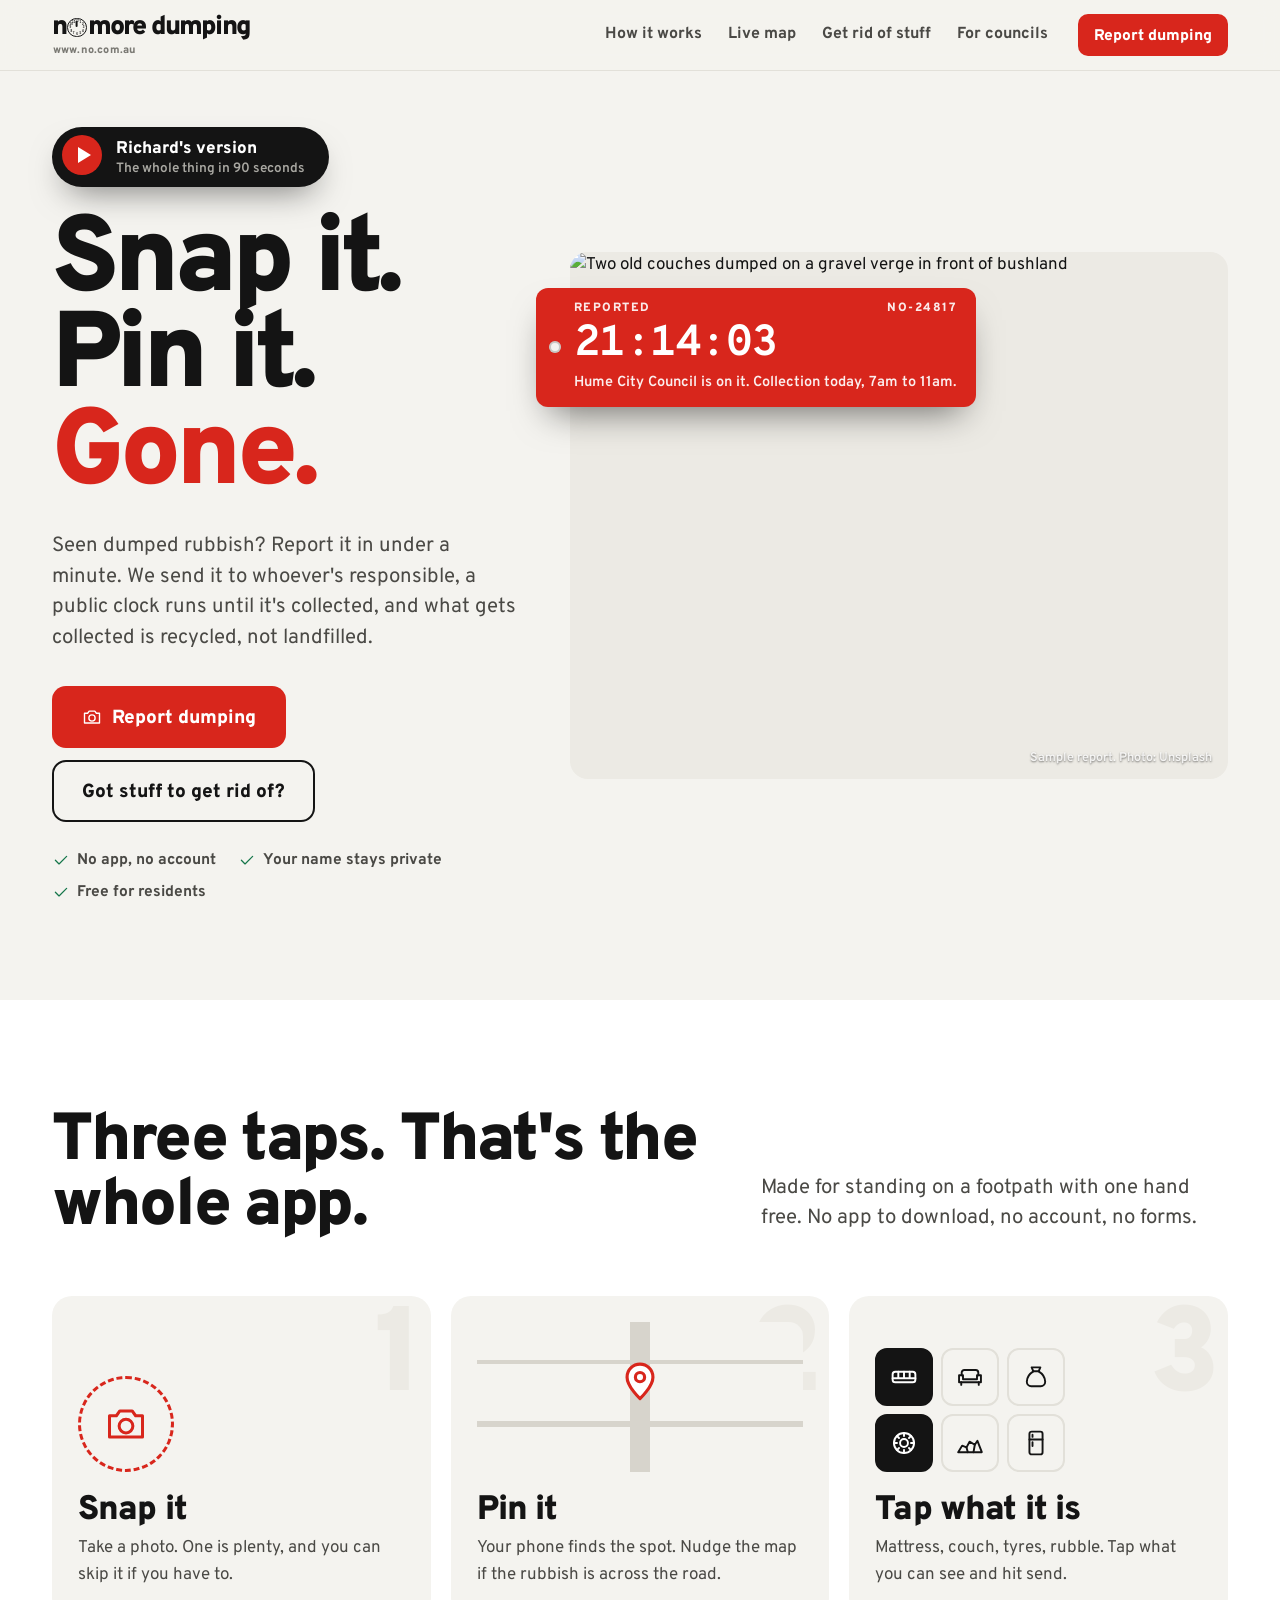
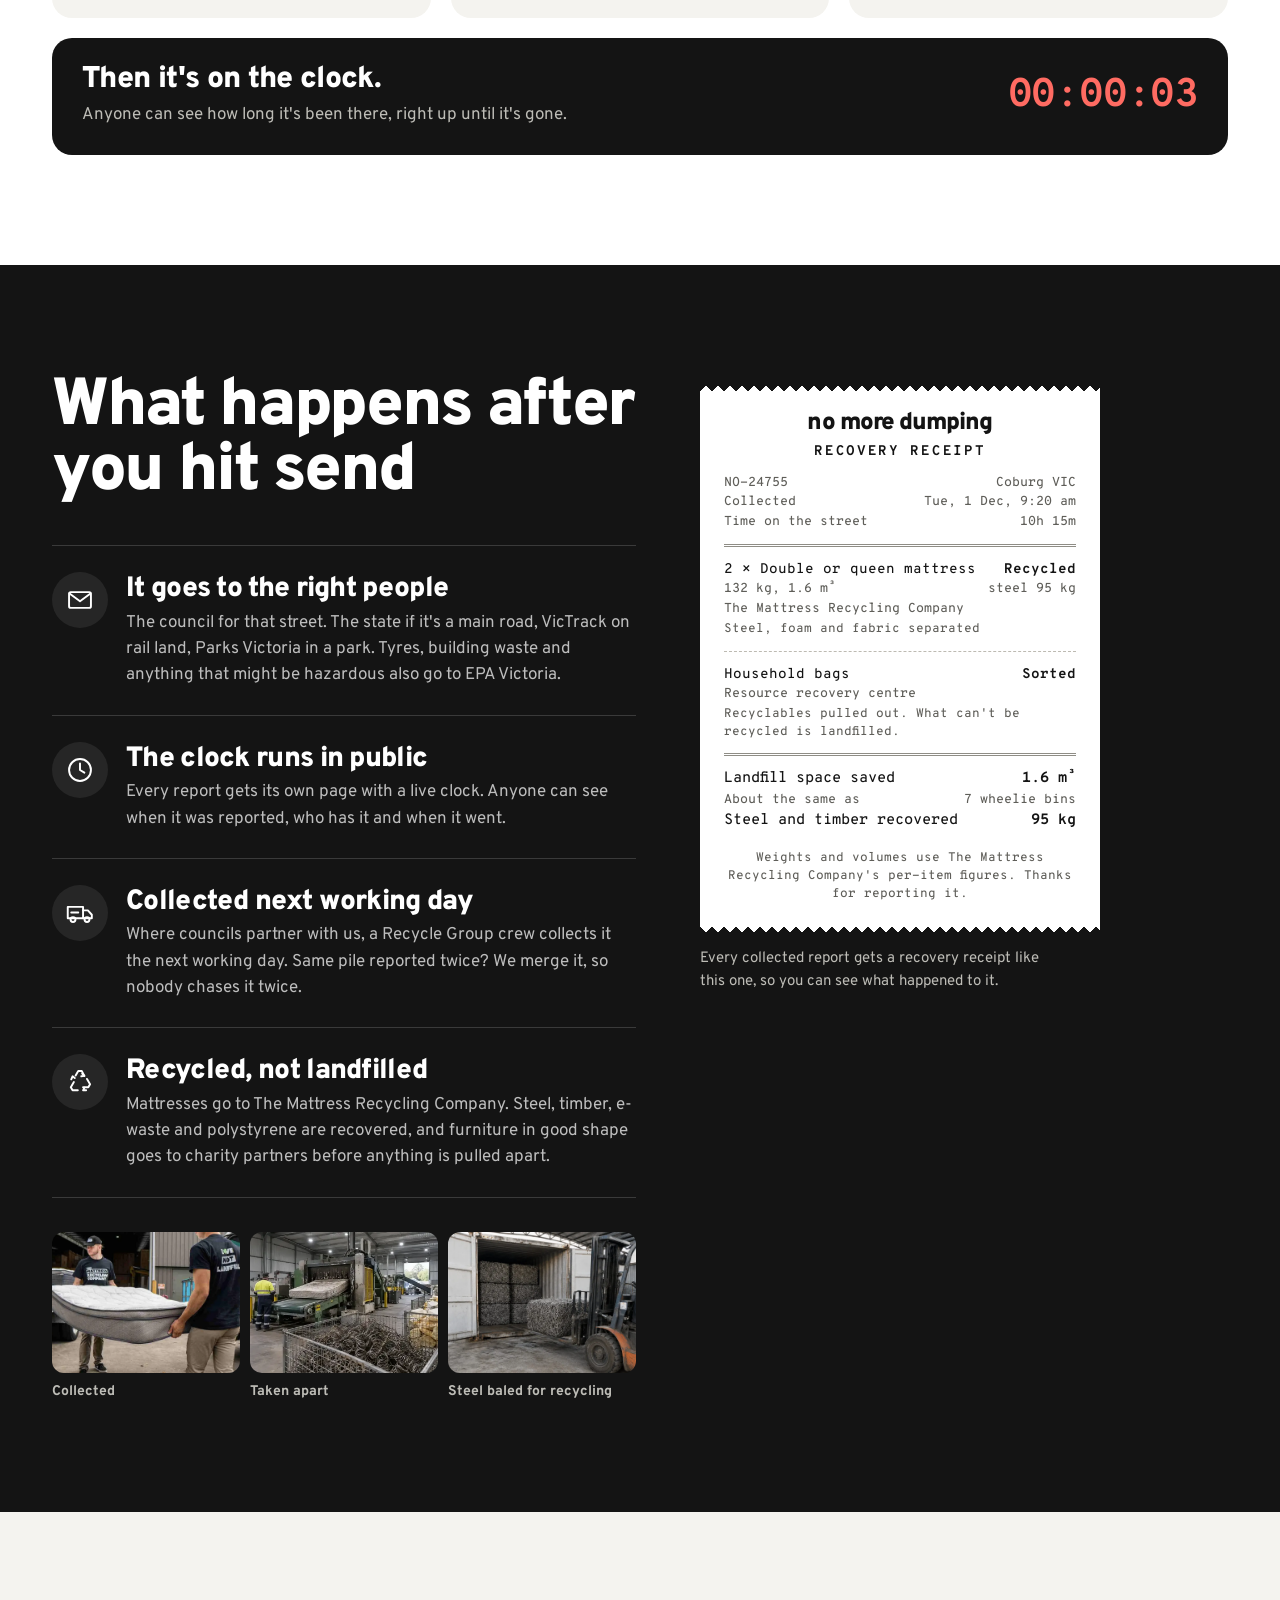
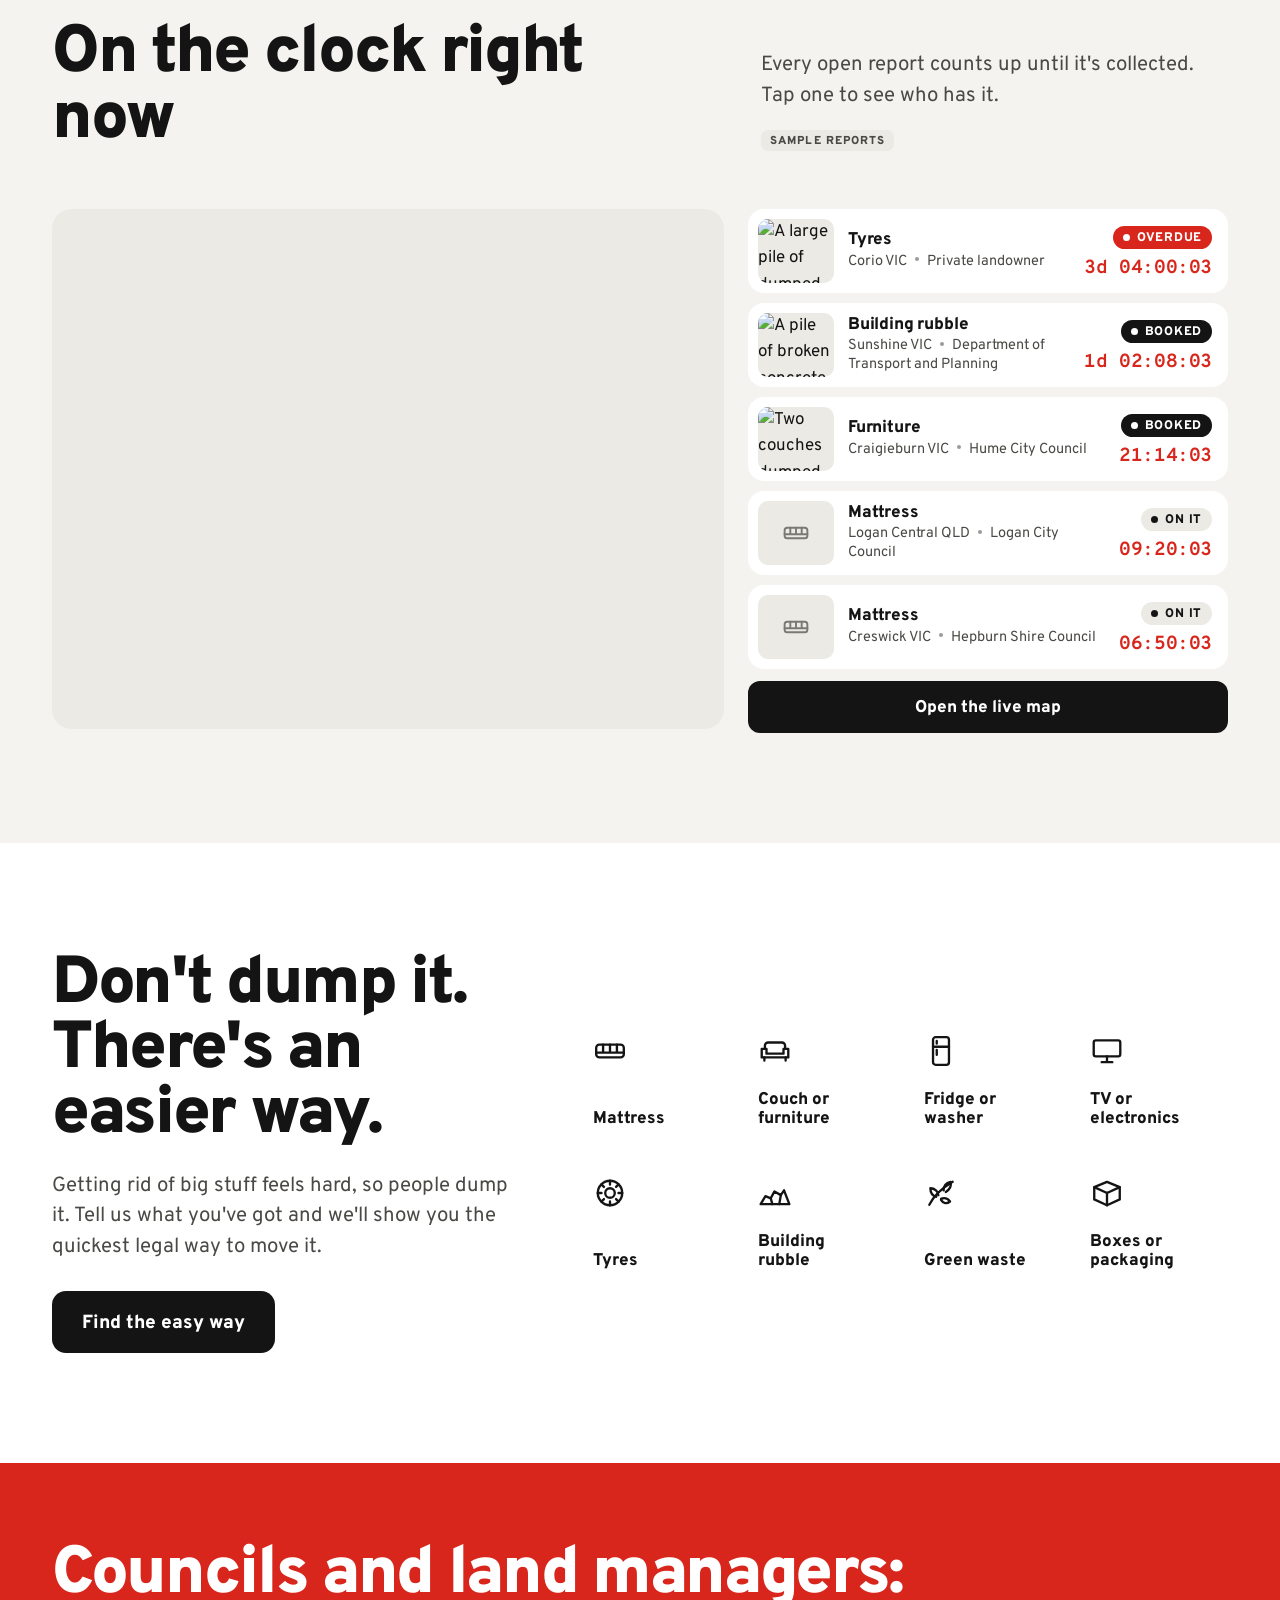
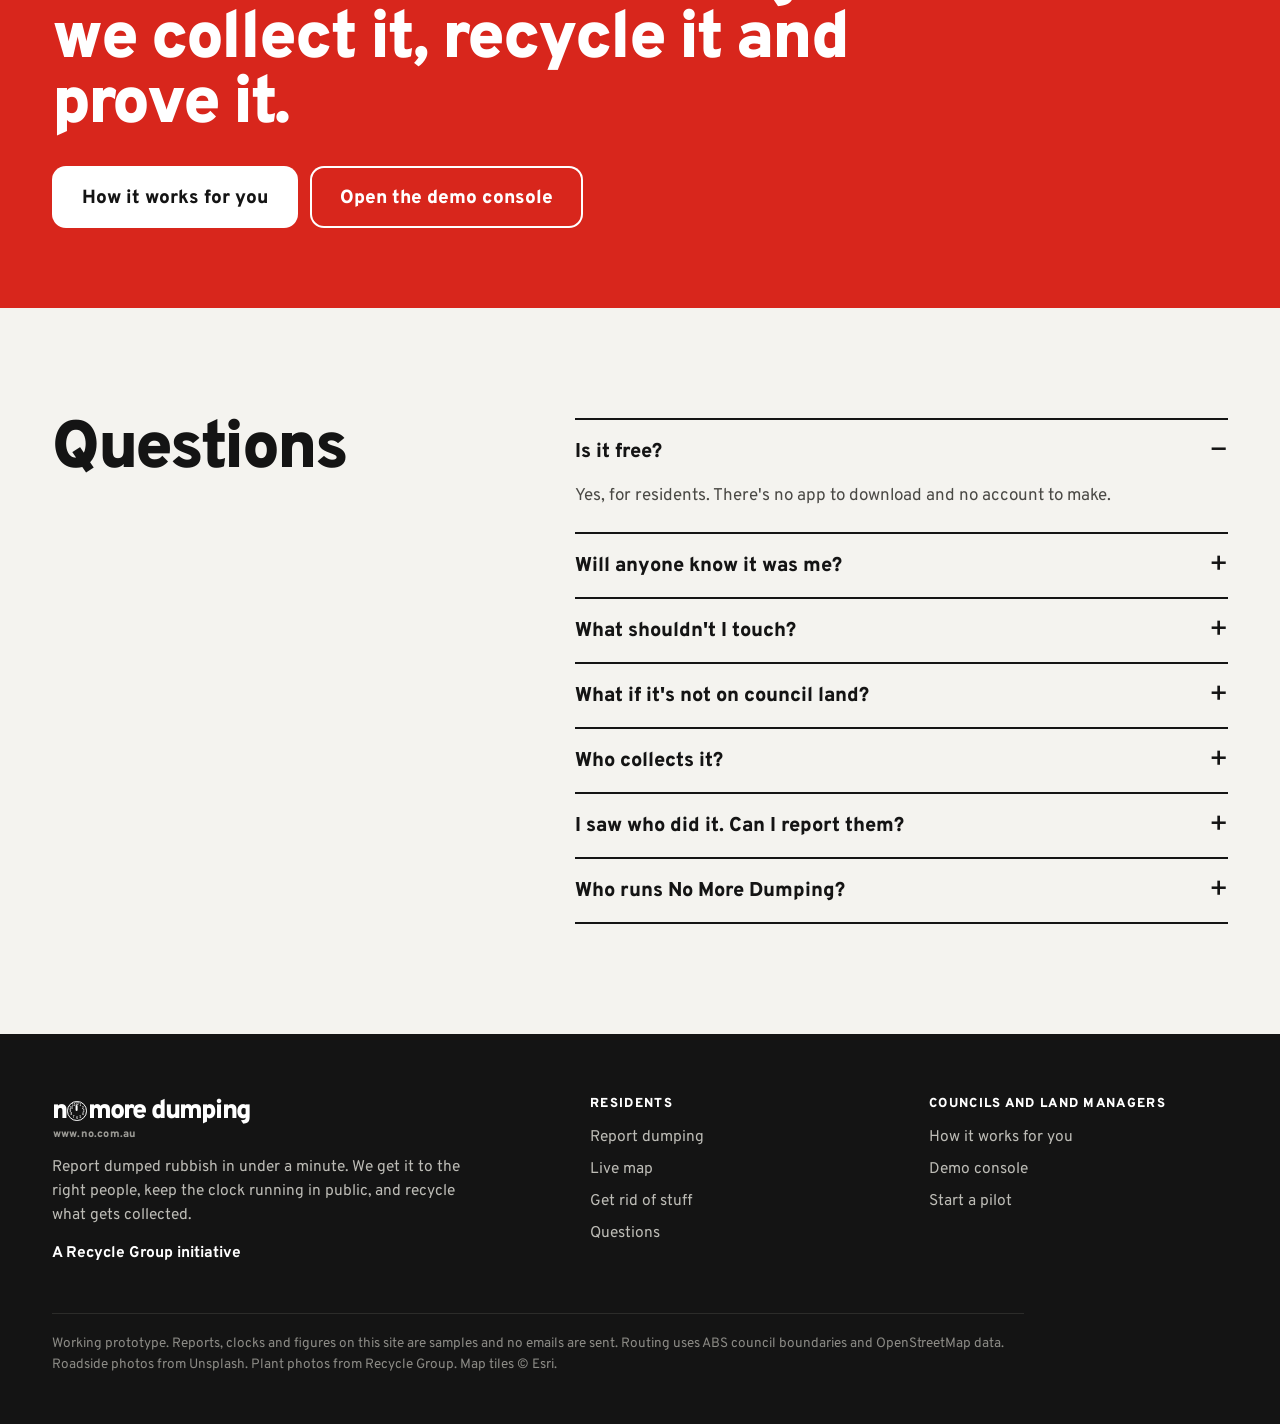
==== commit 7470e928: "Fix booking window, repeat 'seen it', report id collisions, council email wording, full-storage hand" ====
--- a/index.html
+++ b/index.html
@@ -12,7 +12,7 @@
 <link rel="preconnect" href="https://fonts.googleapis.com">
 <link rel="preconnect" href="https://fonts.gstatic.com" crossorigin>
 <link href="https://fonts.googleapis.com/css2?family=Overpass:wght@400;600;700;800;900&family=Overpass+Mono:wght@500;600;700&display=swap" rel="stylesheet">
-<link rel="stylesheet" href="https://cdnjs.cloudflare.com/ajax/libs/leaflet/1.9.4/leaflet.css"><link rel="stylesheet" href="no.css?v=1791047400">
+<link rel="stylesheet" href="https://cdnjs.cloudflare.com/ajax/libs/leaflet/1.9.4/leaflet.css"><link rel="stylesheet" href="no.css?v=1792386202">
 </head>
 <body class="page-home">
 <header class="site-head"><div class="wrap bar">
@@ -145,7 +145,7 @@
 <p class="fine">Working prototype. Reports, clocks and figures on this site are samples and no emails are sent. Routing uses ABS council boundaries and OpenStreetMap data. Roadside photos from Unsplash. Plant photos from Recycle Group. Map tiles &copy; Esri.</p>
 </div></footer>
 <script src="https://cdnjs.cloudflare.com/ajax/libs/leaflet/1.9.4/leaflet.js"></script>
-<script src="no.js?v=1791047400"></script>
+<script src="no.js?v=1792386202"></script>
 <script>
 (function(){
   var $=NO.$, I=NO.icon, esc=NO.esc;
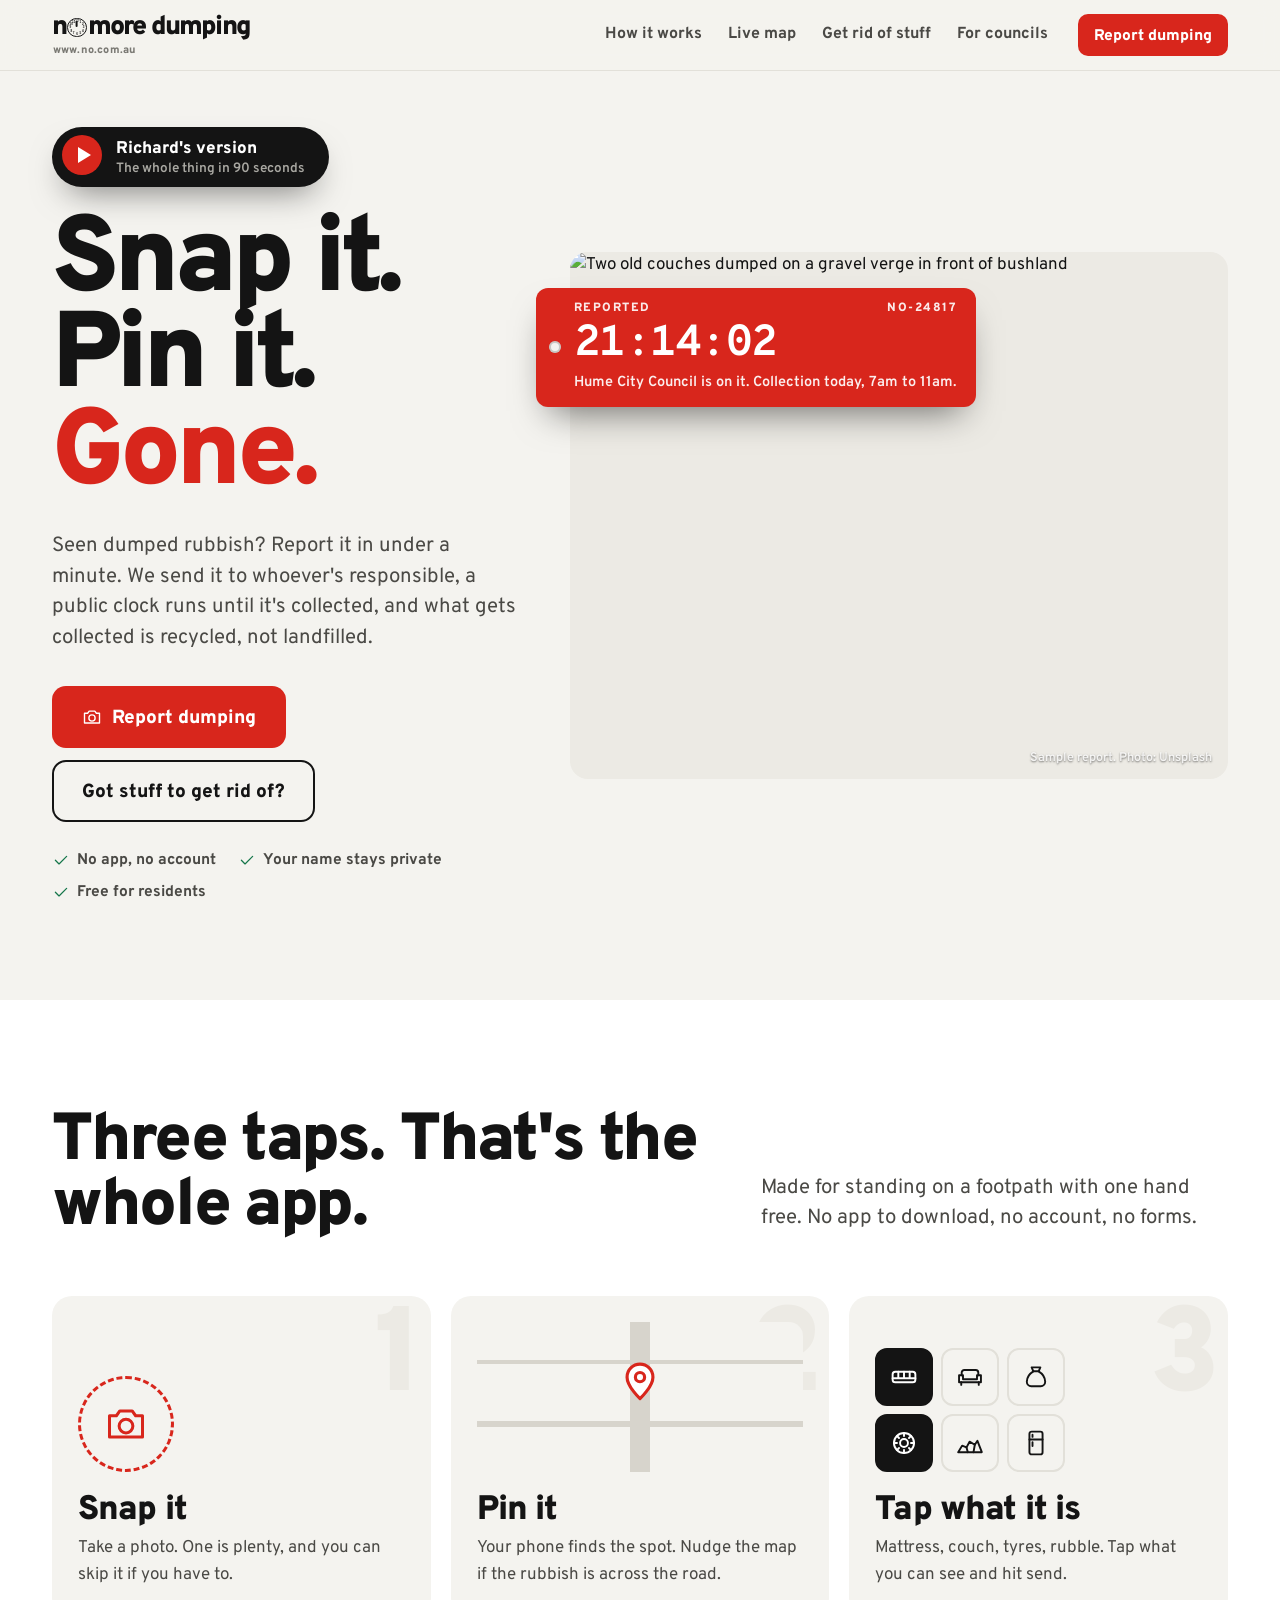
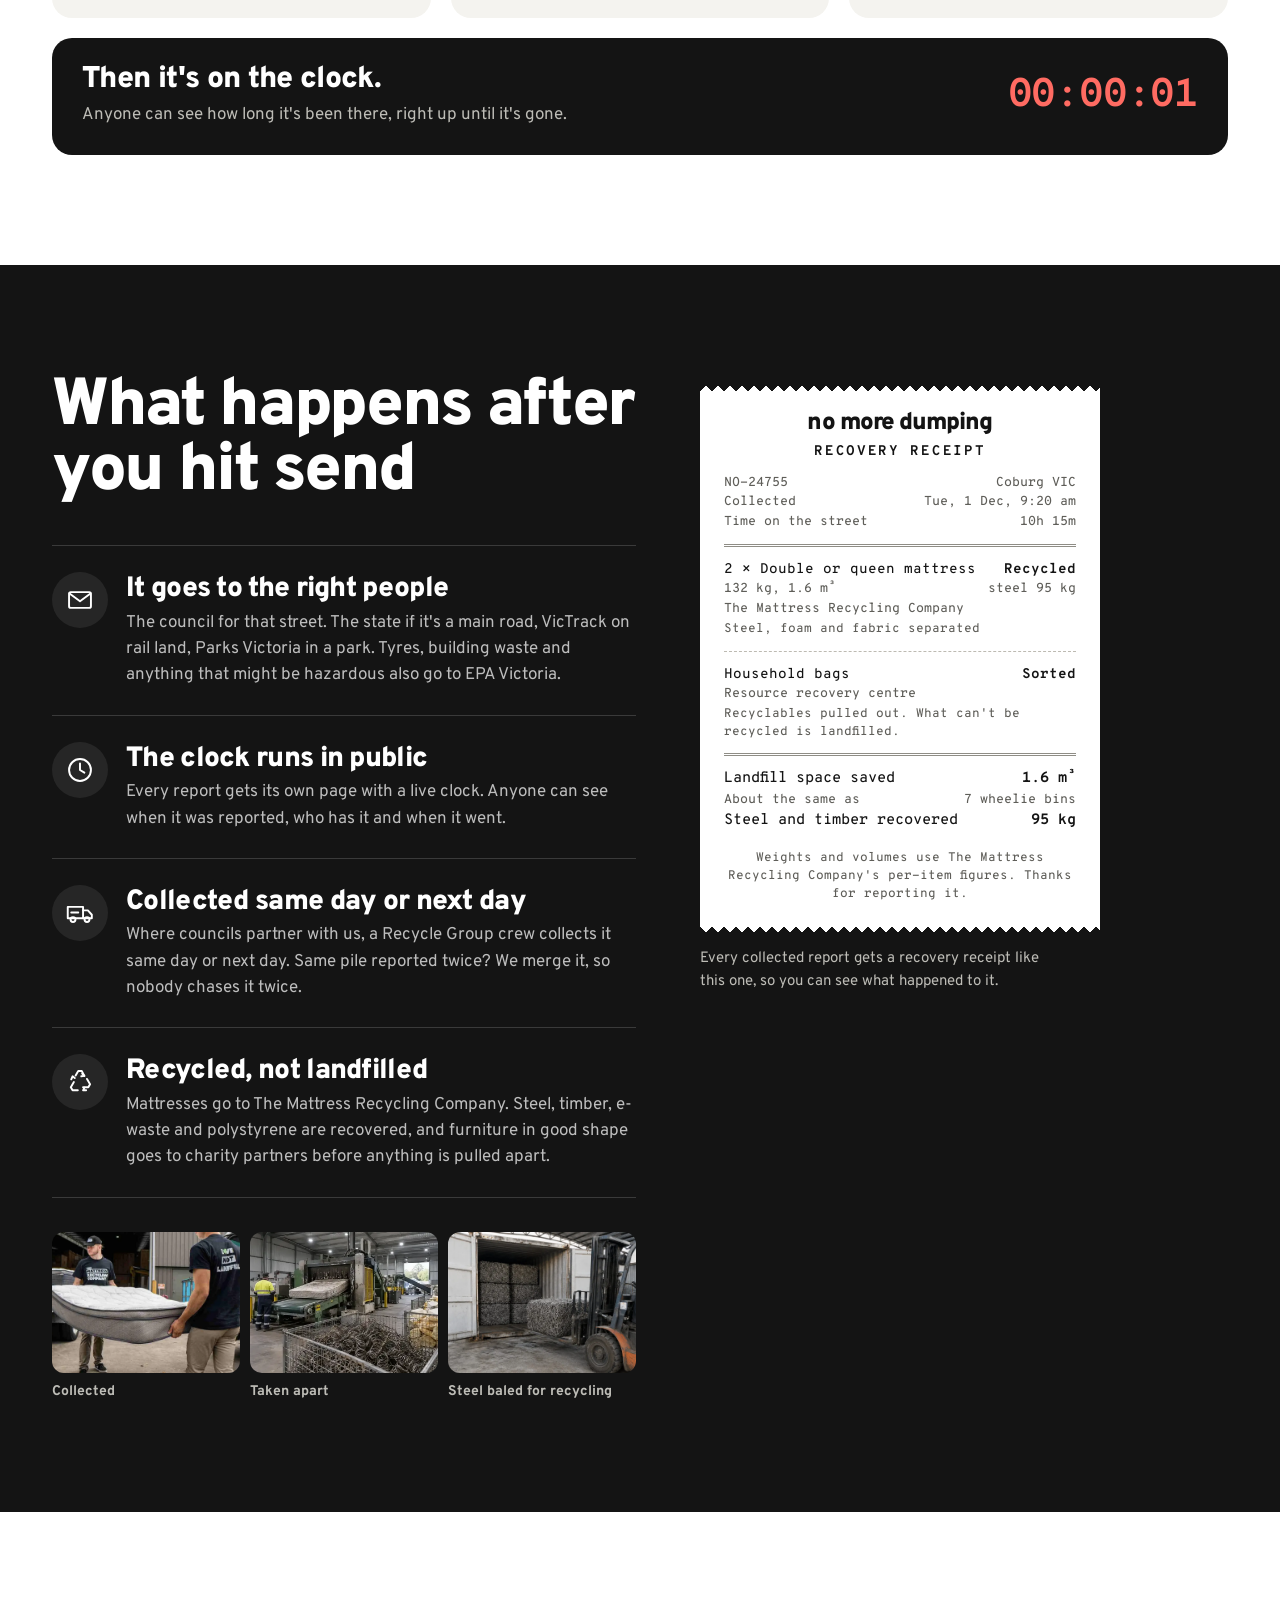
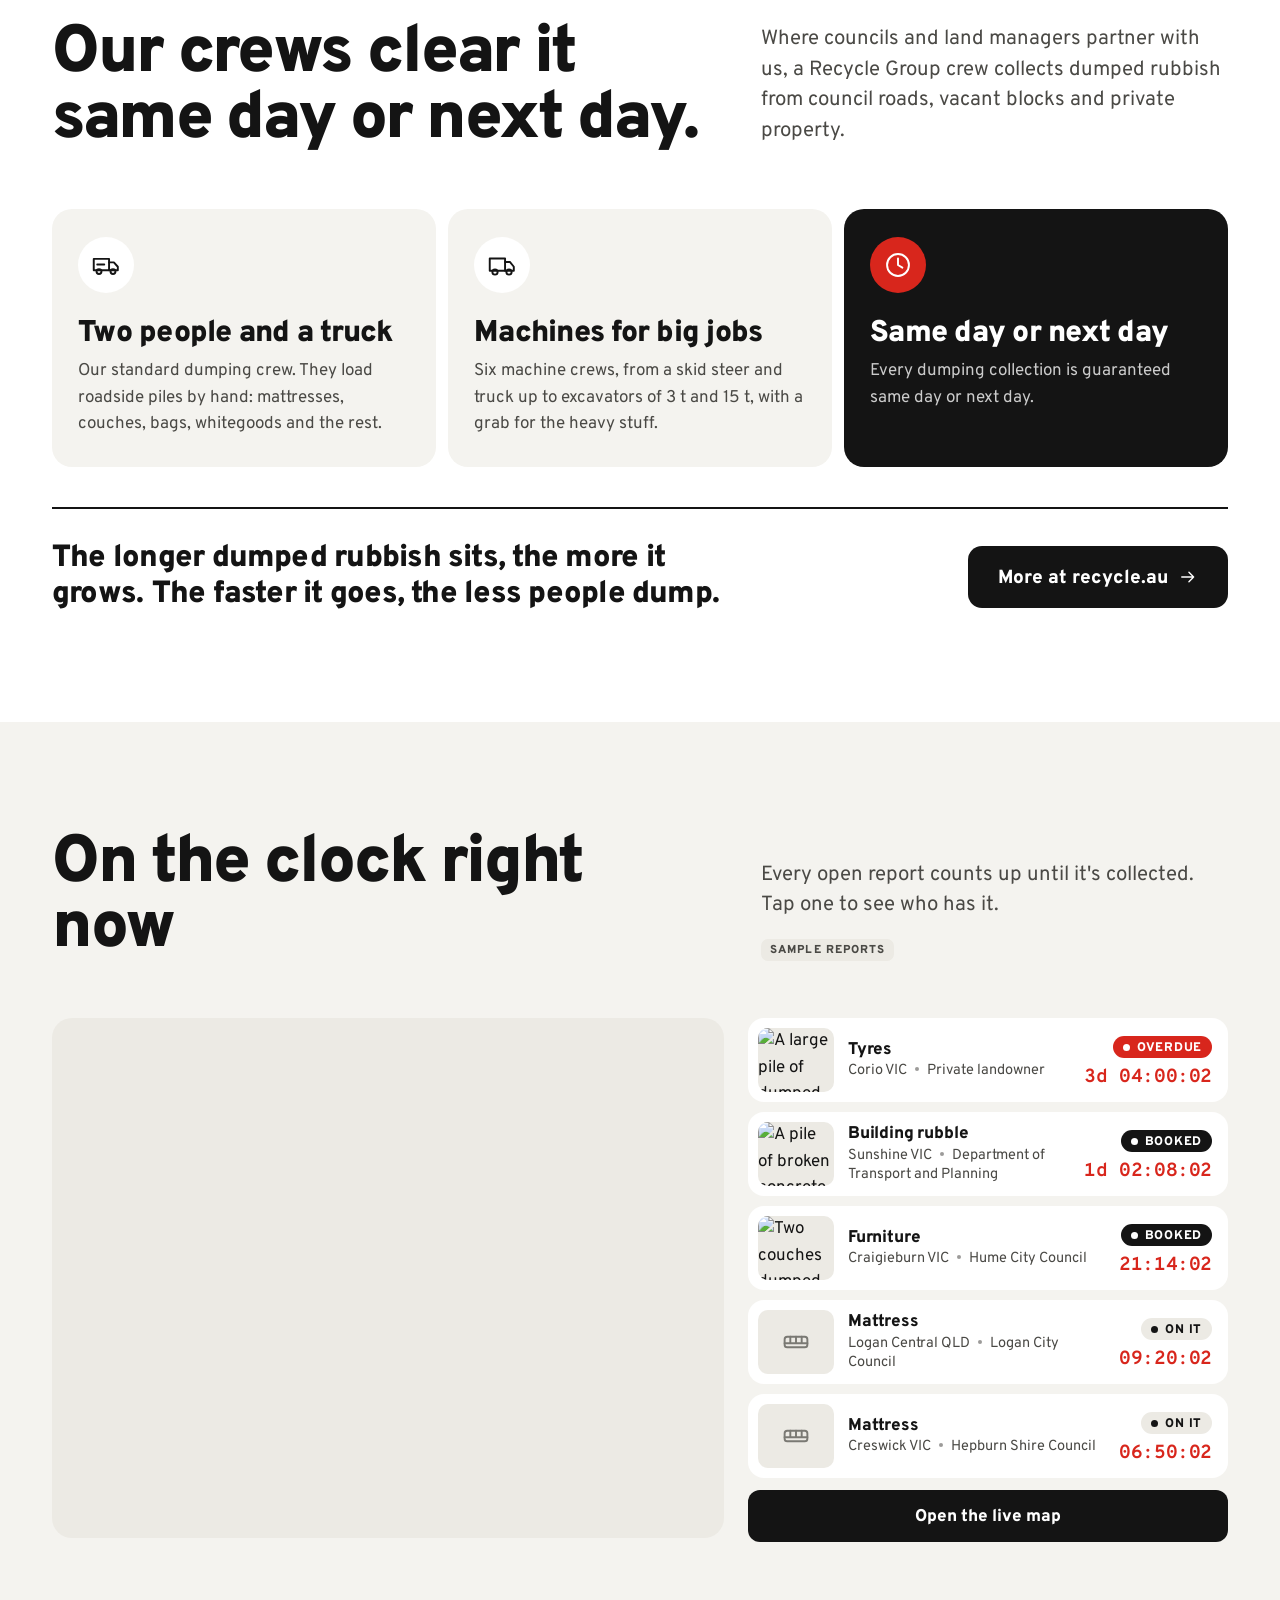
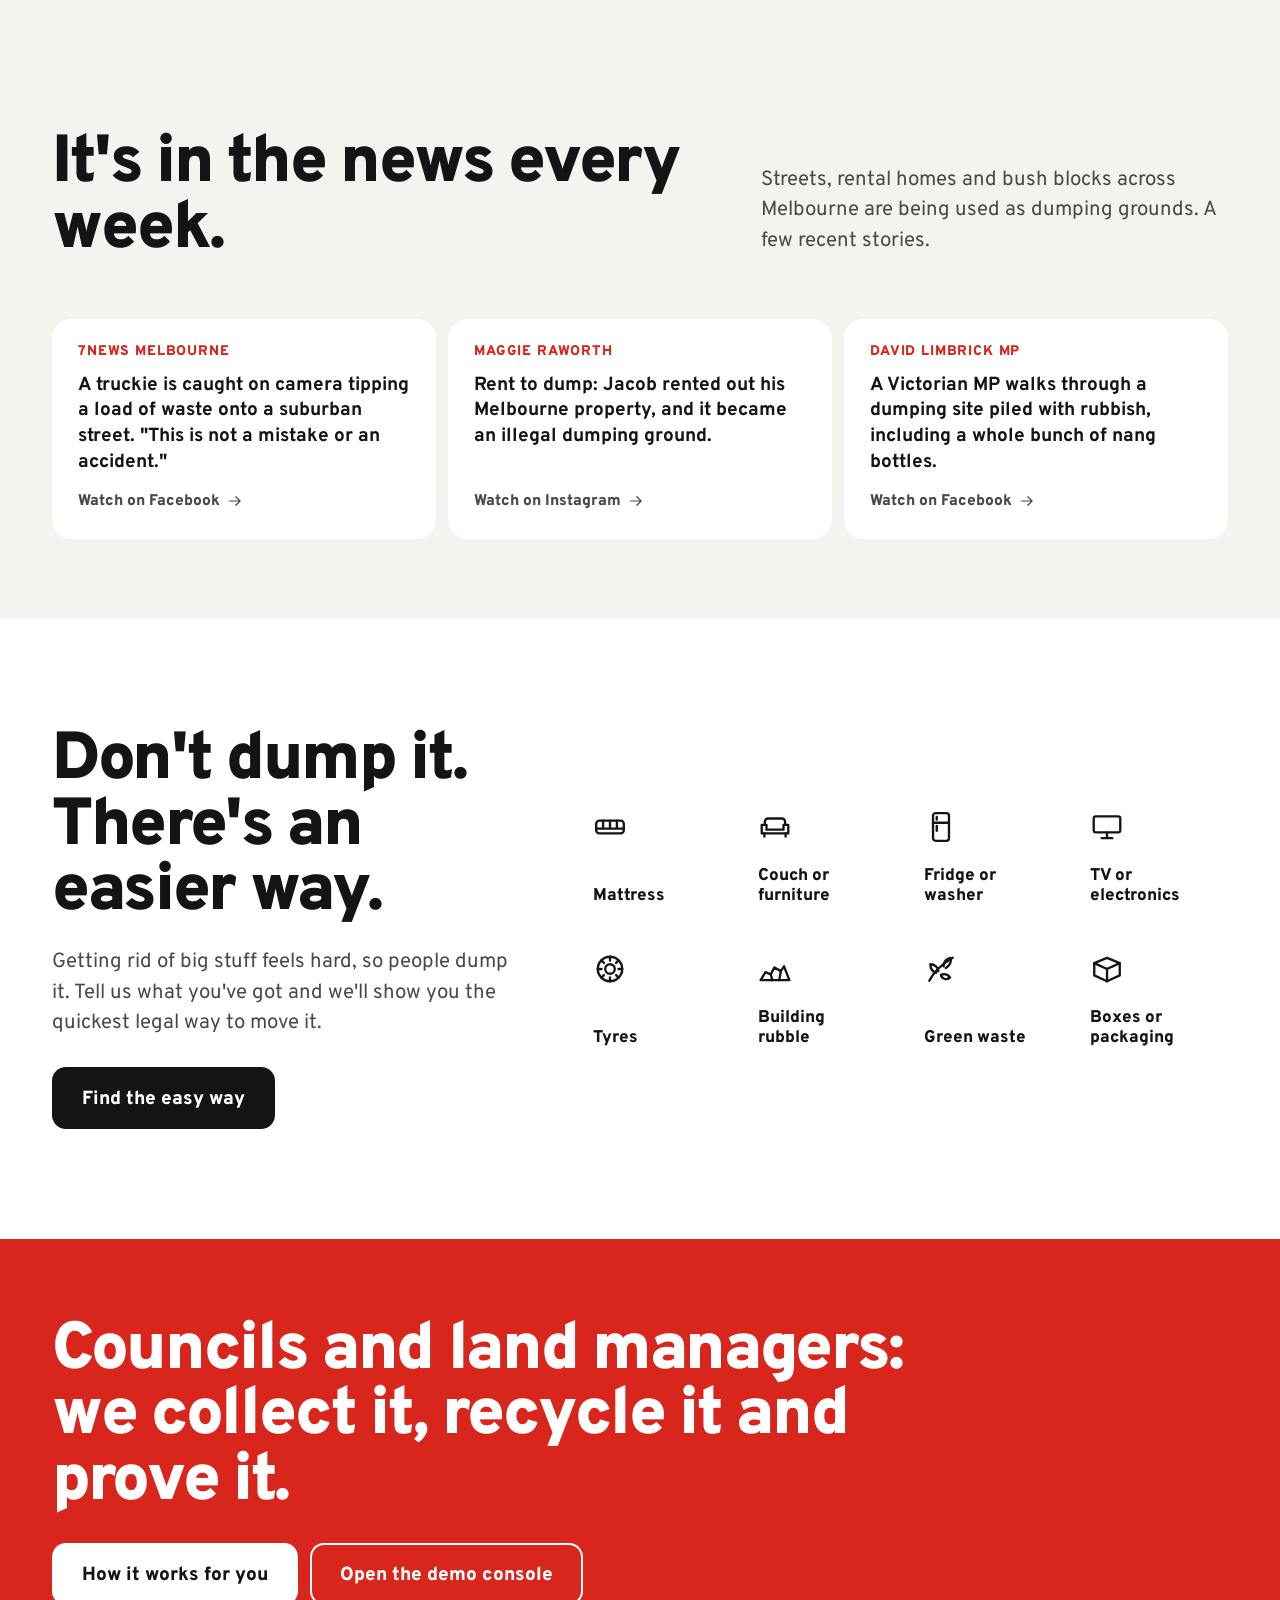
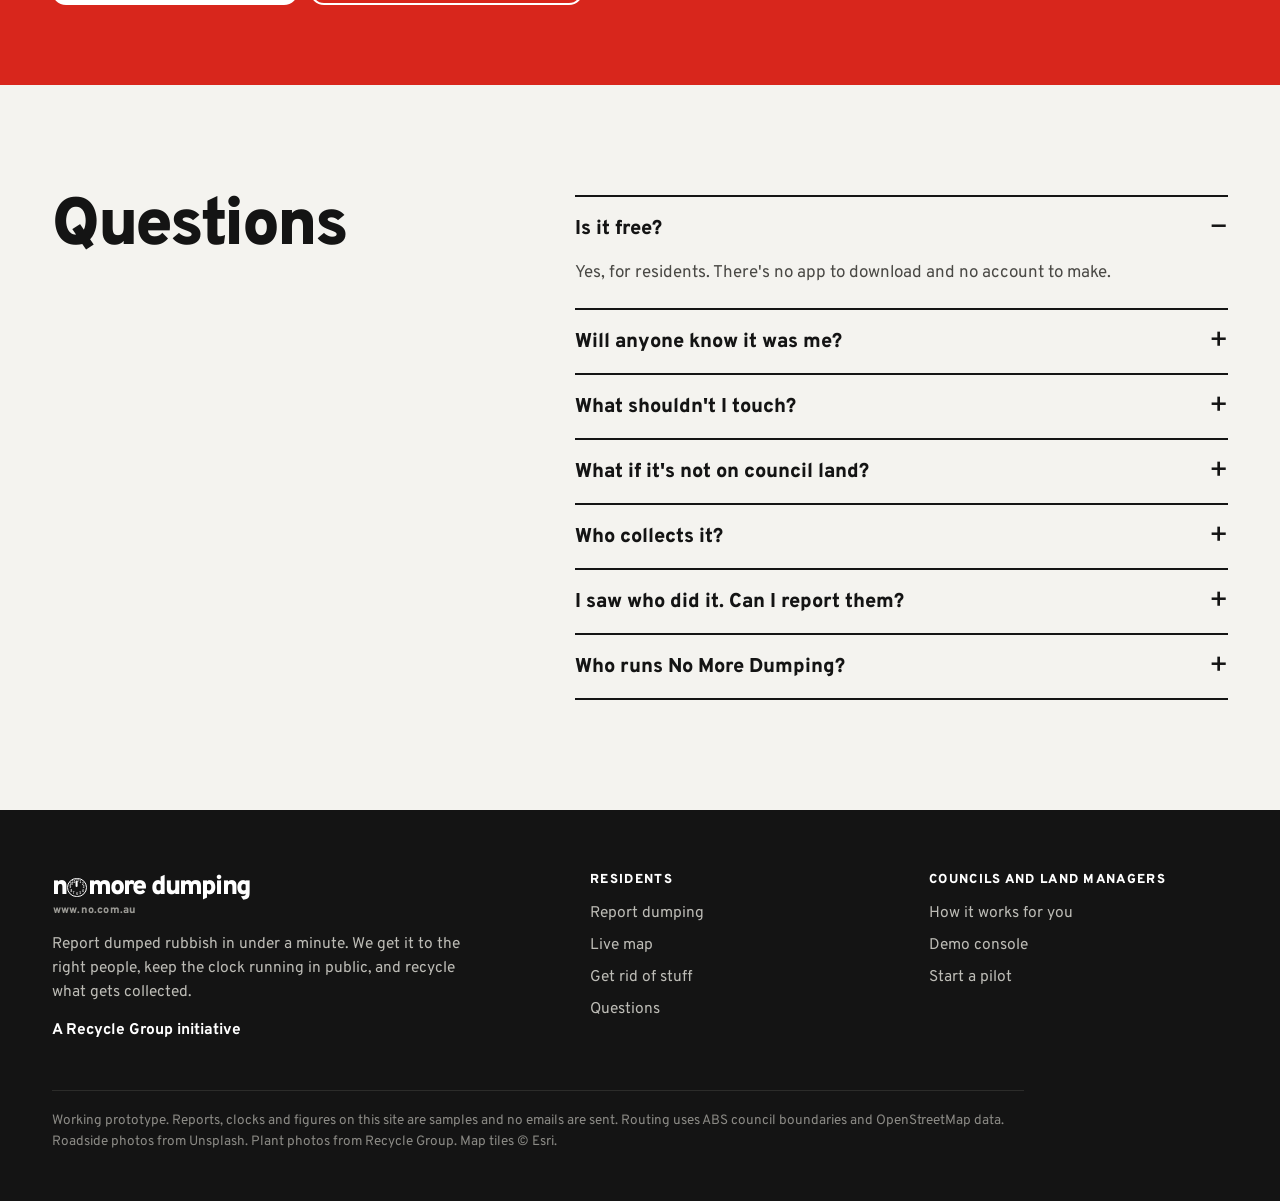
==== commit 9e27d007: "No More Dumping: crews section and in-the-news stories on the home page Co-Authored-By: Claude Opus " ====
--- a/index.html
+++ b/index.html
@@ -12,7 +12,7 @@
 <link rel="preconnect" href="https://fonts.googleapis.com">
 <link rel="preconnect" href="https://fonts.gstatic.com" crossorigin>
 <link href="https://fonts.googleapis.com/css2?family=Overpass:wght@400;600;700;800;900&family=Overpass+Mono:wght@500;600;700&display=swap" rel="stylesheet">
-<link rel="stylesheet" href="https://cdnjs.cloudflare.com/ajax/libs/leaflet/1.9.4/leaflet.css"><link rel="stylesheet" href="no.css?v=1792386202">
+<link rel="stylesheet" href="https://cdnjs.cloudflare.com/ajax/libs/leaflet/1.9.4/leaflet.css"><link rel="stylesheet" href="no.css?v=1793848500">
 </head>
 <body class="page-home">
 <header class="site-head"><div class="wrap bar">
@@ -82,6 +82,24 @@
   </div>
 </section>
 
+<section class="sec white" id="crews">
+  <div class="wrap">
+    <div class="head-row">
+      <h2 class="h-l">Our crews clear it same day or next day.</h2>
+      <p class="lede">Where councils and land managers partner with us, a Recycle Group crew collects dumped rubbish from council roads, vacant blocks and private property.</p>
+    </div>
+    <div class="crews">
+      <div class="crew-card"><span class="k" id="ck-1"></span><h3>Two people and a truck</h3><p>Our standard dumping crew. They load roadside piles by hand: mattresses, couches, bags, whitegoods and the rest.</p></div>
+      <div class="crew-card"><span class="k" id="ck-2"></span><h3>Machines for big jobs</h3><p>Six machine crews, from a skid steer and truck up to excavators of 3 t and 15 t, with a grab for the heavy stuff.</p></div>
+      <div class="crew-card dark"><span class="k" id="ck-3"></span><h3>Same day or next day</h3><p>Every dumping collection is guaranteed same day or next day.</p></div>
+    </div>
+    <div class="crew-foot">
+      <p class="crew-line">The longer dumped rubbish sits, the more it grows. The faster it goes, the less people dump.</p>
+      <a class="btn ink lg" href="https://www.recycle.au" target="_blank" rel="noopener" id="crew-cta"></a>
+    </div>
+  </div>
+</section>
+
 <section class="sec" id="live">
   <div class="wrap">
     <div class="head-row">
@@ -98,6 +116,16 @@
   </div>
 </section>
 
+<section class="sec tight" id="news">
+  <div class="wrap">
+    <div class="head-row">
+      <h2 class="h-l">It's in the news every week.</h2>
+      <p class="lede">Streets, rental homes and bush blocks across Melbourne are being used as dumping grounds. A few recent stories.</p>
+    </div>
+    <div class="news" id="news-list"></div>
+  </div>
+</section>
+
 <section class="sec white">
   <div class="wrap prevent">
     <div>
@@ -127,7 +155,7 @@
       <details><summary>Will anyone know it was me?</summary><p>No. Your name and contact details aren't sent with the report. Add a phone number or email only if you want updates.</p></details>
       <details><summary>What shouldn't I touch?</summary><p>Anything that might be asbestos, chemicals, gas bottles or syringes. Keep clear and tap "Asbestos or chemicals?" in the app. If someone's in danger, call 000.</p></details>
       <details><summary>What if it's not on council land?</summary><p>We work out who's responsible from the spot you pin: the council, the state for main roads, VicTrack for rail land or Parks Victoria in a park. If we get it wrong, they pass it on in one tap and the clock keeps running.</p></details>
-      <details><summary>Who collects it?</summary><p>Whoever is responsible for the land decides. Where they partner with us, a Recycle Group crew collects it the next working day and recycles what can be recycled.</p></details>
+      <details><summary>Who collects it?</summary><p>Whoever is responsible for the land decides. Where they partner with us, a Recycle Group crew collects it same day or next day and recycles what can be recycled. Small piles go on a two-person truck; big clean-ups get a skid steer or excavator.</p></details>
       <details><summary>I saw who did it. Can I report them?</summary><p>Add the vehicle rego if you saw it. It goes to the council and EPA Victoria for investigation, nowhere else. We never publish names or number plates.</p></details>
       <details><summary>Who runs No More Dumping?</summary><p>It's a Recycle Group initiative. This site is a working prototype, so the reports on it are samples.</p></details>
     </div>
@@ -168,11 +196,23 @@
   var steps=[
     ['mail','It goes to the right people','The council for that street. The state if it\'s a main road, VicTrack on rail land, Parks Victoria in a park. Tyres, building waste and anything that might be hazardous also go to EPA Victoria.'],
     ['clock','The clock runs in public','Every report gets its own page with a live clock. Anyone can see when it was reported, who has it and when it went.'],
-    ['crew','Collected next working day','Where councils partner with us, a Recycle Group crew collects it the next working day. Same pile reported twice? We merge it, so nobody chases it twice.'],
+    ['crew','Collected same day or next day','Where councils partner with us, a Recycle Group crew collects it same day or next day. Same pile reported twice? We merge it, so nobody chases it twice.'],
     ['recycle','Recycled, not landfilled','Mattresses go to The Mattress Recycling Company. Steel, timber, e-waste and polystyrene are recovered, and furniture in good shape goes to charity partners before anything is pulled apart.']
   ];
   $('#loop').innerHTML=steps.map(function(s){return '<li><span class="k">'+I(s[0])+'</span><div><h3>'+s[1]+'</h3><p>'+s[2]+'</p></div></li>';}).join('');
   var rec=NO.store.get('NO-24755'); if(rec) $('#sample-receipt').innerHTML=NO.receiptHTML(rec);
+
+  /* crews */
+  $('#ck-1').innerHTML=I('crew'); $('#ck-2').innerHTML=I('truck'); $('#ck-3').innerHTML=I('clock');
+  $('#crew-cta').innerHTML='More at recycle.au'+I('right');
+
+  /* in the news: links out to the original posts */
+  var news=[
+    ['7NEWS Melbourne','A truckie is caught on camera tipping a load of waste onto a suburban street. "This is not a mistake or an accident."','https://www.facebook.com/share/19baMftVHn/','Facebook'],
+    ['Maggie Raworth','Rent to dump: Jacob rented out his Melbourne property, and it became an illegal dumping ground.','https://www.instagram.com/reel/DfB2w_OB0Z9/','Instagram'],
+    ['David Limbrick MP','A Victorian MP walks through a dumping site piled with rubbish, including a whole bunch of nang bottles.','https://www.facebook.com/share/v/1FCjskJAt1/','Facebook']
+  ];
+  $('#news-list').innerHTML=news.map(function(n){return '<a class="news-card" href="'+n[2]+'" target="_blank" rel="noopener"><span class="src">'+esc(n[0])+'</span><p>'+esc(n[1])+'</p><span class="go">Watch on '+n[3]+I('right')+'</span></a>';}).join('');
 
   /* live */
   var open=all.filter(function(r){return NO.status(r)!=='done';}).sort(function(a,b){return a.created-b.created;});
--- a/no.css
+++ b/no.css
@@ -1075,3 +1075,36 @@
 }
 @media (max-height:860px) and (min-width:861px){.tv-cap{margin-top:24px}.tv-list button{padding:7px 10px 5px;font-size:14.5px}.tv-tip{display:none}.tv-lines{margin-top:14px;gap:7px}}
 @media (prefers-reduced-motion:reduce){.tv-fr,.tv-cover{transition:none}}
+
+/* crews (home) */
+.crews{display:grid;grid-template-columns:repeat(3,1fr);gap:12px}
+.crew-card{background:var(--paper);border-radius:20px;padding:28px 26px 30px}
+.crew-card .k{width:56px;height:56px;border-radius:50%;display:grid;place-items:center;background:#fff;margin-bottom:26px}
+.crew-card .k .ic{width:28px;height:28px}
+.crew-card h3{font-size:30px;margin-bottom:10px}
+.crew-card p{color:var(--ink2)}
+.crew-card.dark{background:var(--ink);color:#fff}
+.crew-card.dark .k{background:var(--red)}
+.crew-card.dark p{color:rgba(255,255,255,.78)}
+.crew-foot{display:flex;align-items:center;justify-content:space-between;gap:28px;flex-wrap:wrap;margin-top:40px;padding-top:32px;border-top:2px solid var(--ink)}
+.crew-line{font:900 clamp(24px,2.4vw,34px)/1.15 var(--f);letter-spacing:-.025em;max-width:22em}
+
+/* in the news (home) */
+.news{display:grid;grid-template-columns:repeat(3,1fr);gap:12px}
+.news-card{display:flex;flex-direction:column;gap:14px;background:#fff;border-radius:20px;padding:26px;text-decoration:none;transition:background .15s,color .15s}
+.news-card .src{font:800 14px/1 var(--f);letter-spacing:.06em;text-transform:uppercase;color:var(--red)}
+.news-card p{font:700 19px/1.35 var(--f);flex:1}
+.news-card .go{display:inline-flex;align-items:center;gap:6px;font-weight:800;font-size:15.5px;color:var(--ink2)}
+.news-card .go .ic{width:18px;height:18px}
+.news-card:hover{background:var(--ink);color:#fff}
+.news-card:hover .go{color:#fff}
+
+@media (max-width:1060px){.crews,.news{grid-template-columns:1fr}}
+@media (max-width:600px){
+  .crew-card{padding:22px 20px 24px}
+  .crew-card .k{width:44px;height:44px;margin-bottom:18px}
+  .crew-card h3{font-size:26px}
+  .crew-foot .btn{width:100%}
+  .news-card{padding:22px 20px}
+  .news-card p{font-size:18px}
+}
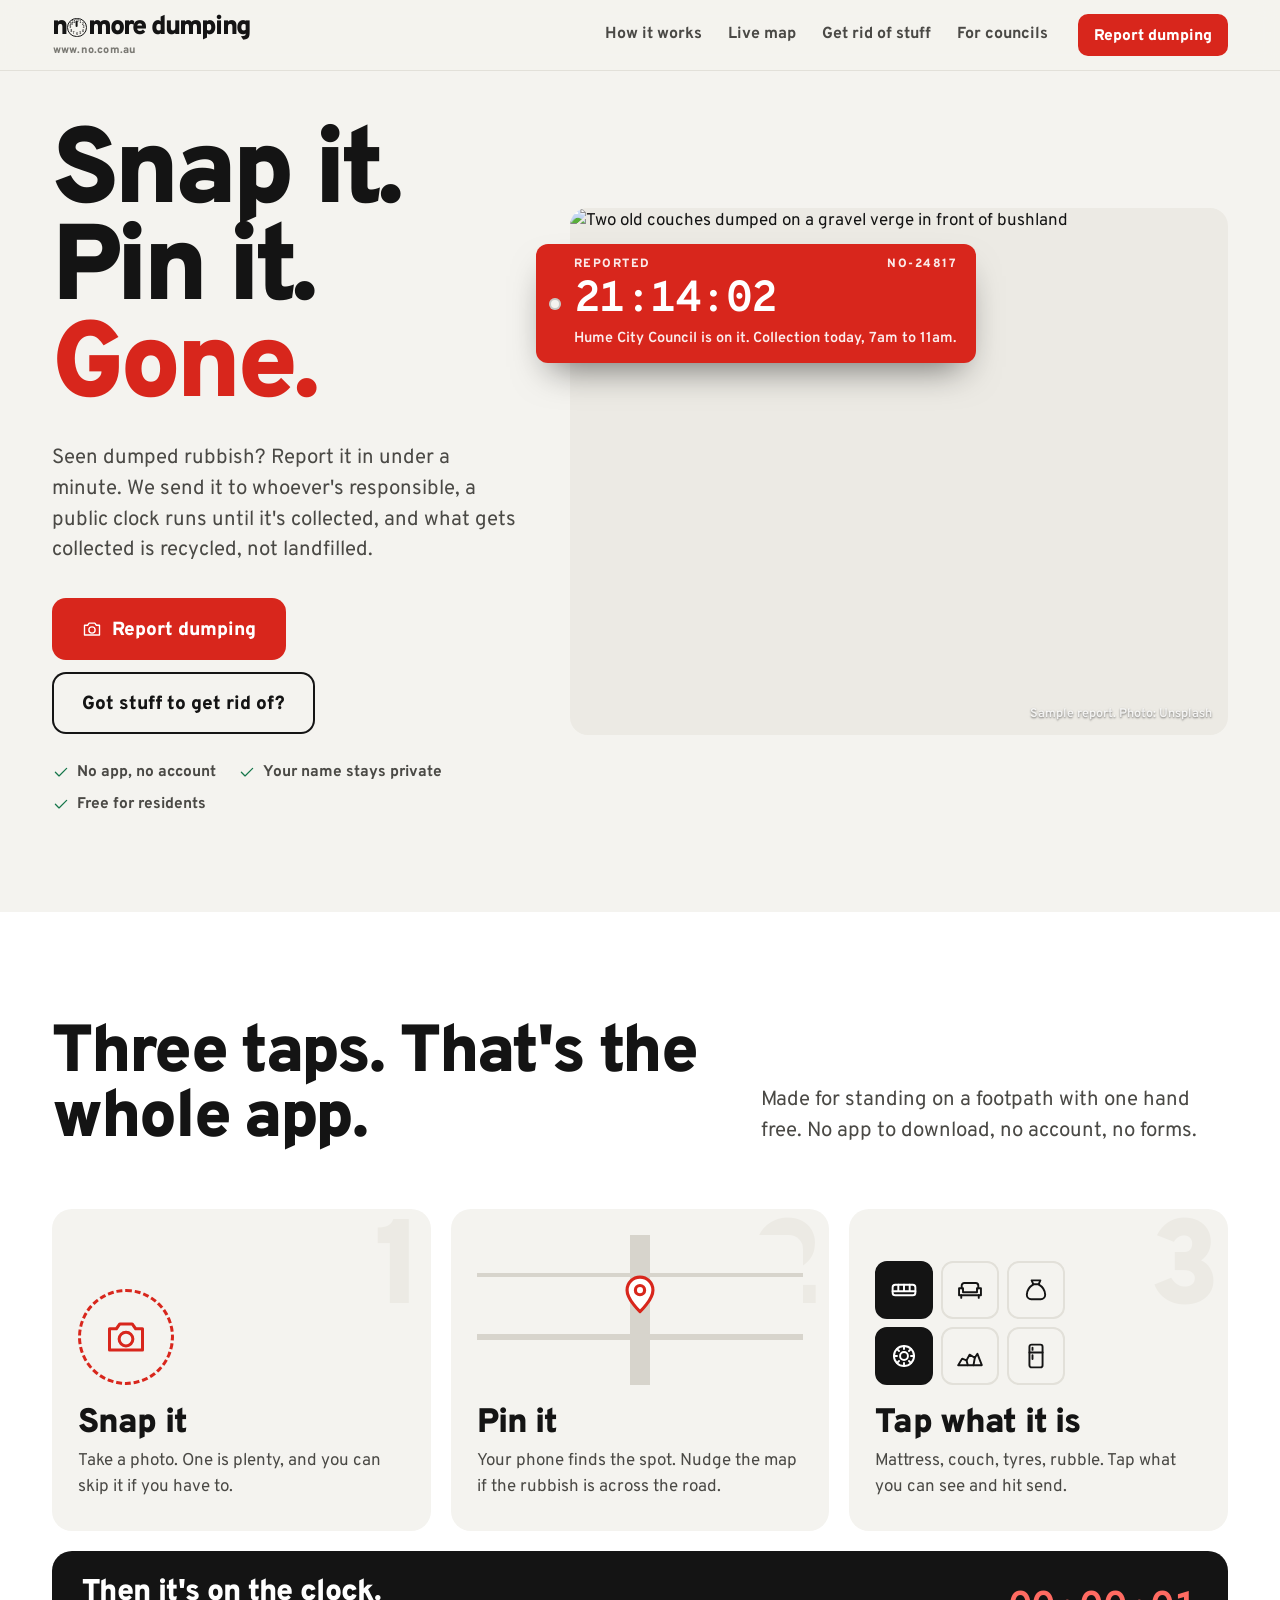
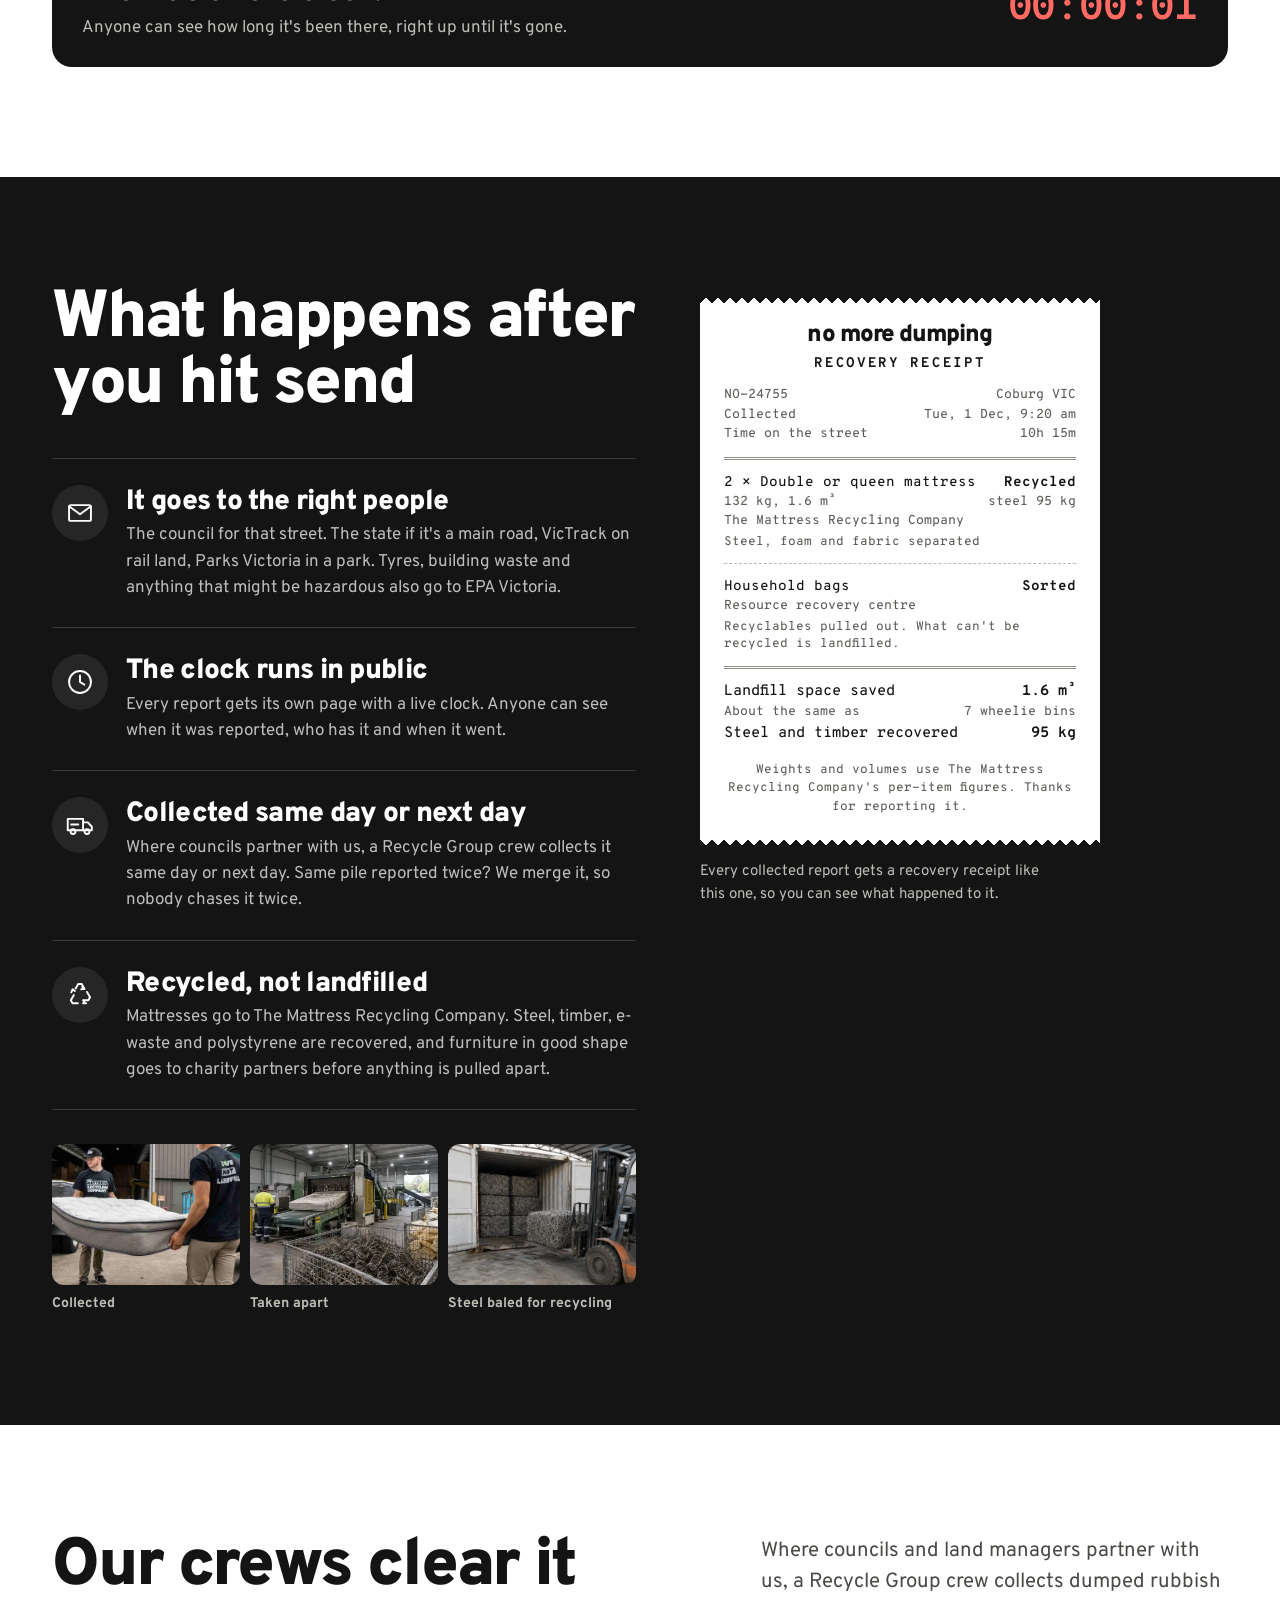
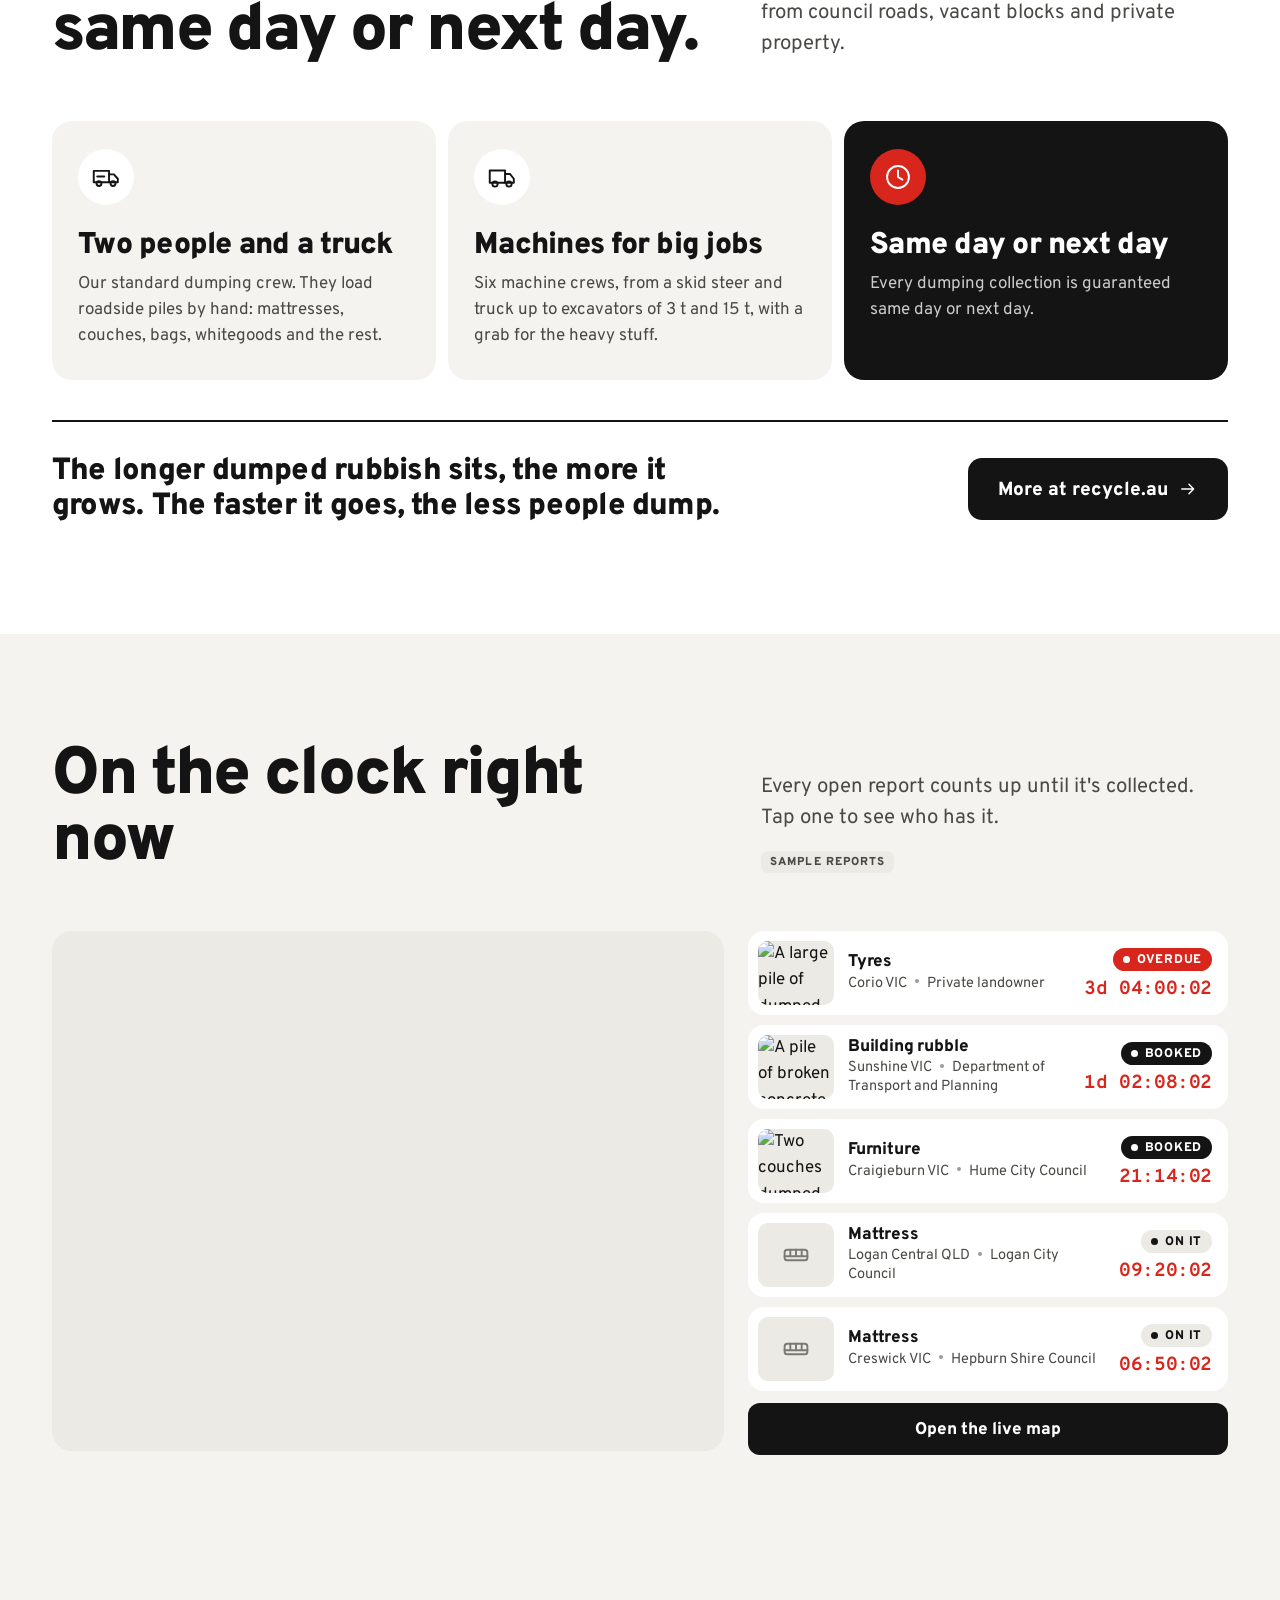
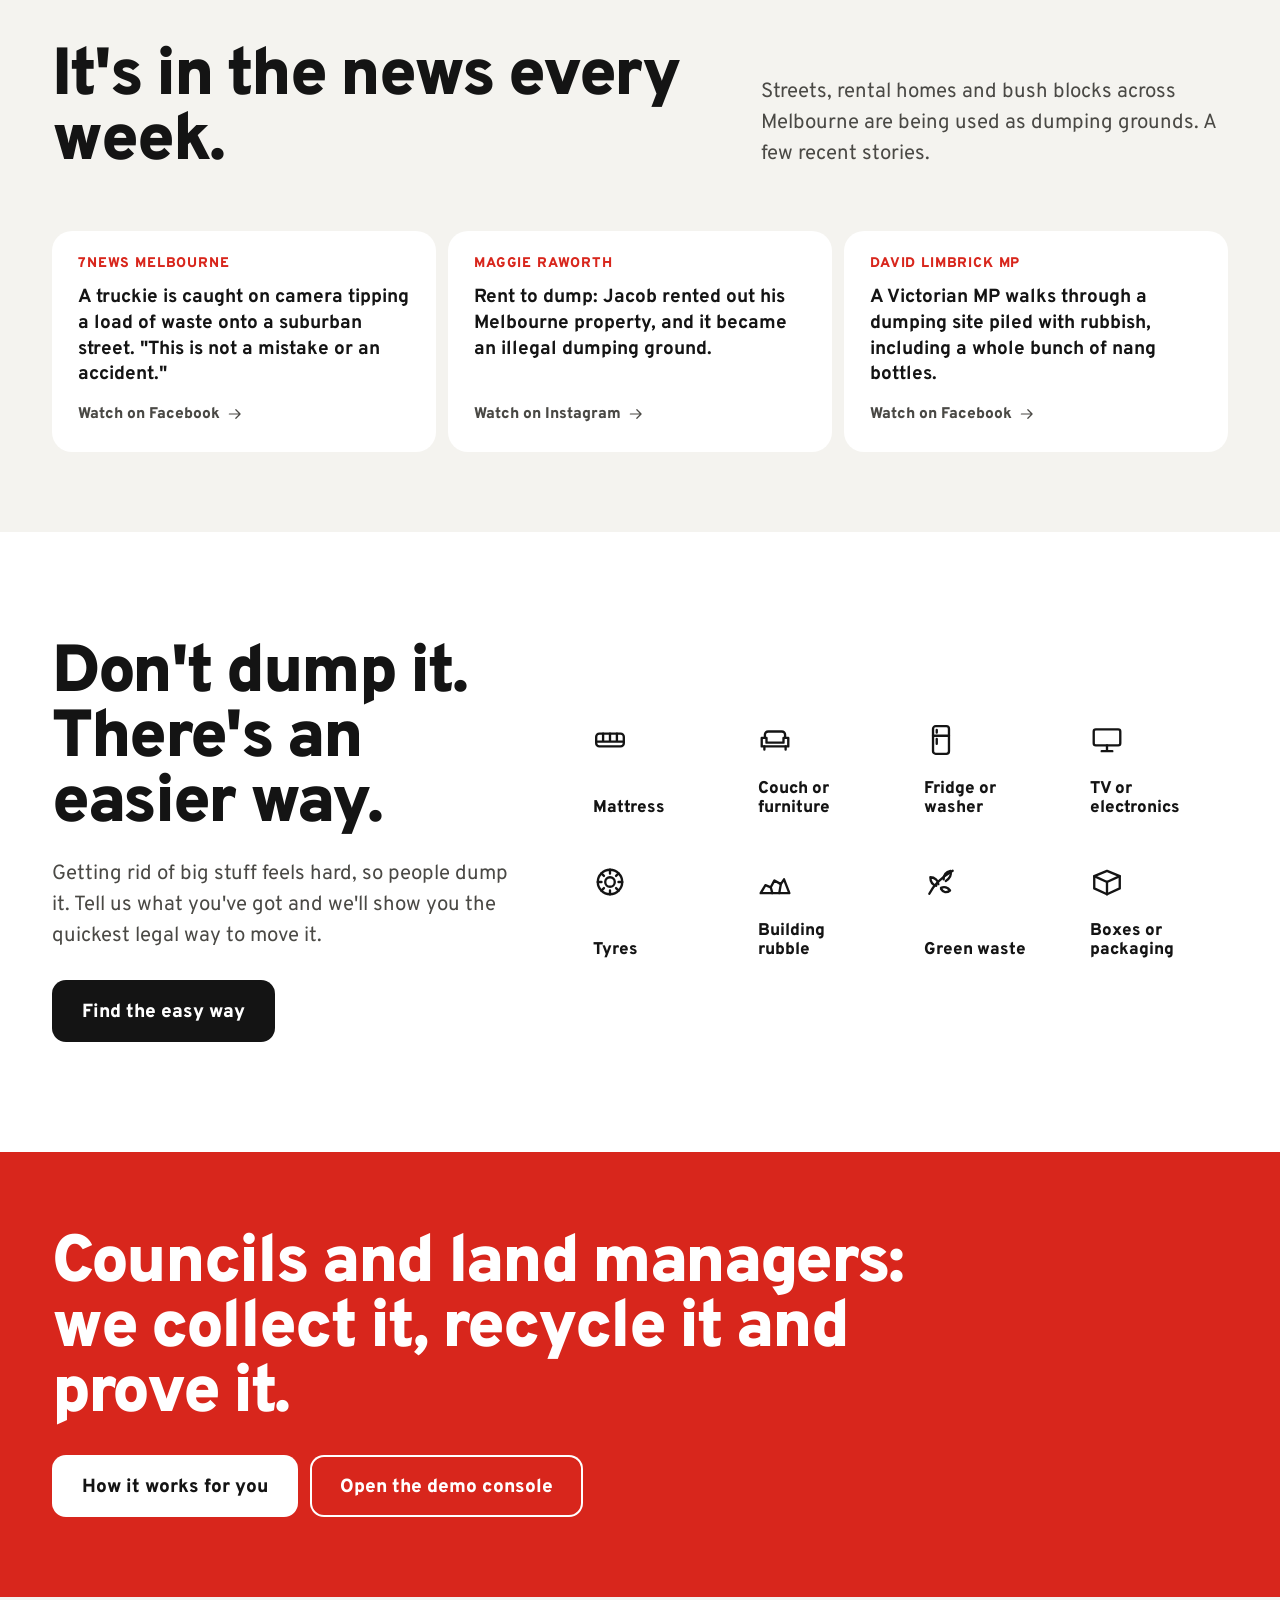
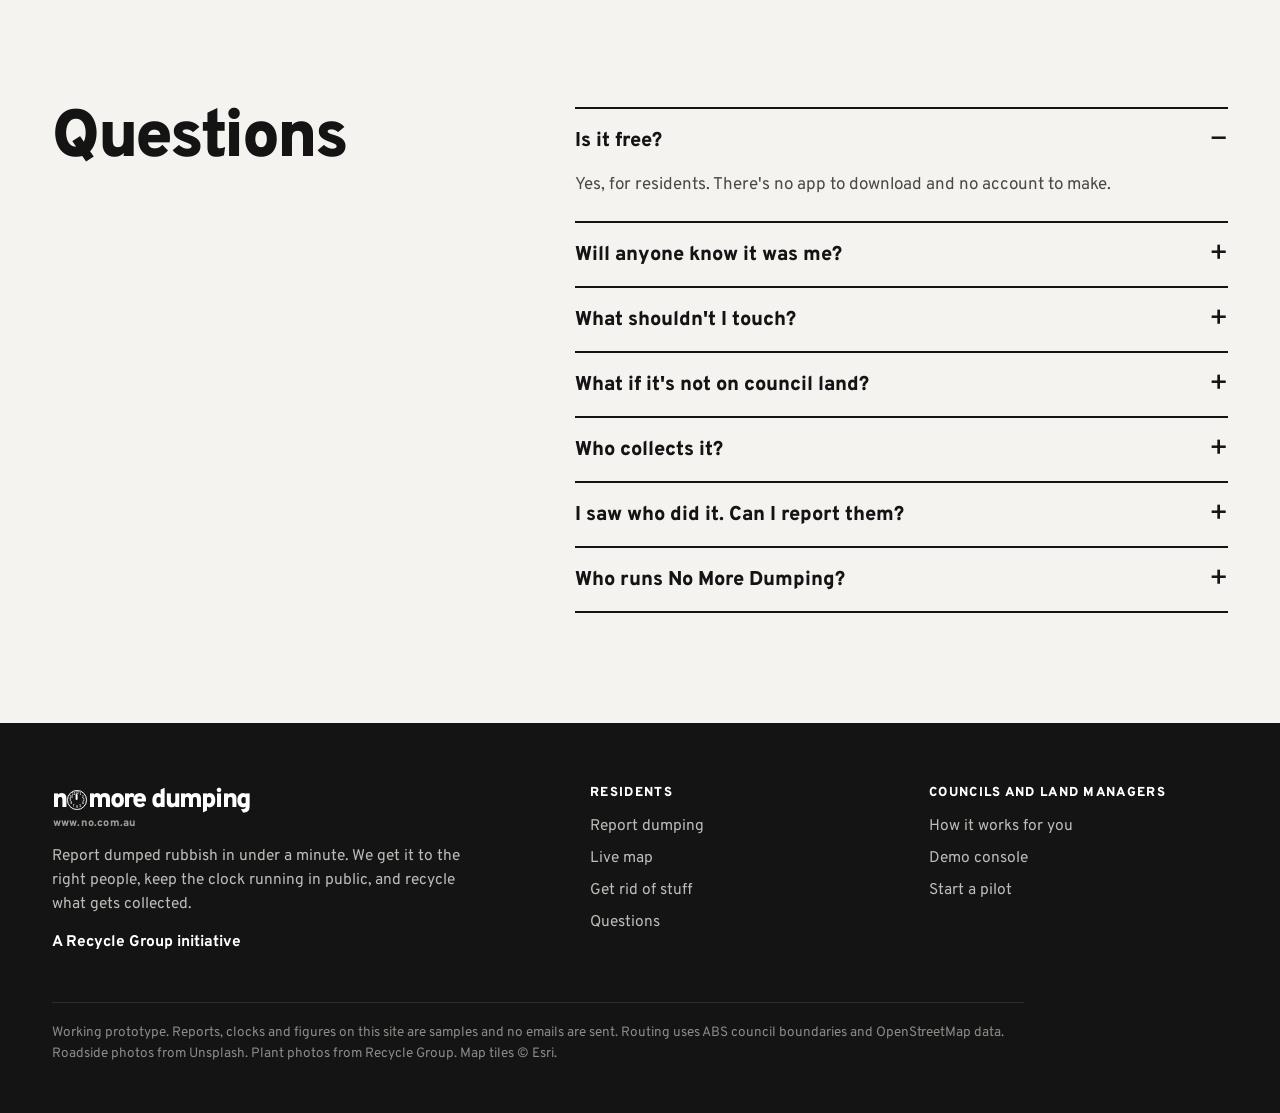
==== commit 3ec97f5c: "No More Dumping: remove Richard's version (tour page, home button, plan link, demo hooks and styles)" ====
--- a/index.html
+++ b/index.html
@@ -12,7 +12,7 @@
 <link rel="preconnect" href="https://fonts.googleapis.com">
 <link rel="preconnect" href="https://fonts.gstatic.com" crossorigin>
 <link href="https://fonts.googleapis.com/css2?family=Overpass:wght@400;600;700;800;900&family=Overpass+Mono:wght@500;600;700&display=swap" rel="stylesheet">
-<link rel="stylesheet" href="https://cdnjs.cloudflare.com/ajax/libs/leaflet/1.9.4/leaflet.css"><link rel="stylesheet" href="no.css?v=1793848500">
+<link rel="stylesheet" href="https://cdnjs.cloudflare.com/ajax/libs/leaflet/1.9.4/leaflet.css"><link rel="stylesheet" href="no.css?v=1793858400">
 </head>
 <body class="page-home">
 <header class="site-head"><div class="wrap bar">
@@ -25,7 +25,6 @@
 <section class="hero">
   <div class="wrap hero-grid">
     <div>
-      <a class="rv-btn" href="tour.html" aria-label="Richard's version: the whole thing in 90 seconds"><i aria-hidden="true"></i><span>Richard's version<small>The whole thing in 90 seconds</small></span></a>
       <h1 class="h-xl">Snap it.<br>Pin it.<br><span class="r">Gone.</span></h1>
       <p class="lede">Seen dumped rubbish? Report it in under a minute. We send it to whoever's responsible, a public clock runs until it's collected, and what gets collected is recycled, not landfilled.</p>
       <div class="cta-row">
@@ -173,7 +172,7 @@
 <p class="fine">Working prototype. Reports, clocks and figures on this site are samples and no emails are sent. Routing uses ABS council boundaries and OpenStreetMap data. Roadside photos from Unsplash. Plant photos from Recycle Group. Map tiles &copy; Esri.</p>
 </div></footer>
 <script src="https://cdnjs.cloudflare.com/ajax/libs/leaflet/1.9.4/leaflet.js"></script>
-<script src="no.js?v=1792386202"></script>
+<script src="no.js?v=1793858400"></script>
 <script>
 (function(){
   var $=NO.$, I=NO.icon, esc=NO.esc;
--- a/no.css
+++ b/no.css
@@ -963,17 +963,6 @@
   .page-plan .paper{box-shadow:none;padding:0}
 }
 
-/* ================= Richard's version (tour) ================= */
-.rv-btn{display:inline-flex;align-items:center;gap:14px;margin:0 0 28px;padding:10px 24px 10px 10px;border-radius:999px;background:var(--ink);color:#fff;font:800 17px/1.1 var(--f);text-decoration:none;box-shadow:0 16px 34px -14px rgba(0,0,0,.55);transition:transform .15s}
-.rv-btn span{display:flex;flex-direction:column;gap:3px;padding-top:3px}
-.rv-btn:hover{transform:translateY(-2px)}
-.rv-btn i{width:40px;height:40px;margin-top:-3px;border-radius:50%;background:var(--red);display:grid;place-items:center;flex-shrink:0;animation:pulse 2s infinite}
-.rv-btn i::before{content:"";border-left:13px solid #fff;border-top:8px solid transparent;border-bottom:8px solid transparent;margin-left:4px}
-.rv-btn small{font-weight:600;font-size:13.5px;color:#a9a8a2}
-.in-tour .rv-btn{display:none}
-.in-tour,.in-tour *{scroll-behavior:auto!important}
-.in-tour *,.in-tour *::before,.in-tour *::after{animation:none!important;transition:none!important}
-
 /* sample shortcuts in the report app (nothing to type) */
 .sample-ph{display:block;width:100%;margin-top:14px;padding:10px 12px 8px;border:0;border-radius:12px;background:transparent;font:600 15.5px/1.3 var(--f);color:var(--ink2);cursor:pointer;text-align:center}
 .sample-ph b{color:var(--red);text-decoration:underline;text-underline-offset:3px;text-decoration-thickness:2px}
@@ -981,100 +970,6 @@
 .sample-ph[hidden]{display:none}
 .pl-sample{font-size:13.5px;color:var(--ink3);padding-left:26px;line-height:1.35}
 
-/* the tour shell */
-.page-tour{background:var(--ink);overflow:hidden}
-.tv{position:fixed;inset:0;display:grid;grid-template-columns:clamp(330px,27vw,410px) minmax(0,1fr);background:var(--ink);color:#fff}
-.tv-side{display:flex;flex-direction:column;min-height:0;padding:22px 24px 20px 28px;overflow:hidden}
-.tv-head,.tv-cap,.tv-ctl,.tv-tip{flex-shrink:0}
-.tv-head{display:flex;align-items:center;gap:12px}
-.tv-head .logo{font-size:30px}
-.tv-title{font:900 18px/1.1 var(--f);letter-spacing:-.01em}
-.tv-count{display:none;font-size:14px;color:#a9a8a2}
-.tv-exit{margin-left:auto;display:inline-flex;align-items:center;height:36px;padding:3px 14px 0;border-radius:10px;background:#2b2b29;color:#fff;font:800 14.5px/1 var(--f);text-decoration:none}
-.tv-exit:hover{background:#3a3a37}
-.tv-cap{margin-top:34px}
-.tv-mode{display:flex;align-items:center;gap:8px;font:800 12.5px/1 var(--f);letter-spacing:.1em;text-transform:uppercase;color:#a9a8a2}
-.tv-mode .mono{color:#ff6b62;letter-spacing:.02em;font-size:13.5px}
-.tv-cap h2{margin-top:14px;font-size:clamp(28px,2.5vw,36px);letter-spacing:-.03em;line-height:1.02}
-.tv-lead{margin-top:10px;font-size:17px;line-height:1.45;color:#cfcec8}
-.tv-now{display:none}
-.tv-lines{list-style:none;margin-top:18px;display:grid;gap:9px}
-.tv-lines li{display:grid;grid-template-columns:20px 1fr;gap:10px;align-items:start;font-size:16px;line-height:1.35;color:#7d7c77}
-.tv-lines li i{width:16px;height:16px;margin-top:2px;border-radius:50%;border:2px solid #4a4945}
-.tv-lines li.is-on{color:#fff;font-weight:700}
-.tv-lines li.is-on i{border-color:var(--red);background:var(--red);box-shadow:inset 0 0 0 3px var(--ink)}
-.tv-lines li.is-done{color:#cfcec8}
-.tv-lines li.is-done i{border-color:#cfcec8;background:#cfcec8 url("data:image/svg+xml,%3Csvg xmlns='http://www.w3.org/2000/svg' viewBox='0 0 16 16'%3E%3Cpath d='M4 8.3l2.6 2.5L12 5.4' fill='none' stroke='%23141414' stroke-width='2.2' stroke-linecap='round' stroke-linejoin='round'/%3E%3C/svg%3E") center/12px no-repeat}
-.tv-turn{margin-top:18px;padding:16px 18px 16px;border-radius:14px;background:#232321}
-.tv-turn[hidden]{display:none}
-.tv-turn>b{display:block;font-size:13px;letter-spacing:.1em;text-transform:uppercase;color:#ff6b62;margin-bottom:8px}
-.tv-turn ol{list-style:none;display:grid;gap:7px;counter-reset:g}
-.tv-turn li{counter-increment:g;display:grid;grid-template-columns:20px 1fr;gap:8px;font-size:16px;line-height:1.38;color:#e7e6e1}
-.tv-turn li::before{content:counter(g);font:700 13px/1.7 var(--m);color:#8b8a85}
-.tv-turn li b{color:#fff}
-.tv-turn .ok{font-size:16px;line-height:1.4;color:#e7e6e1}
-.tv-turn .ok b{color:#6fd39b}
-.tv-show{margin-top:12px;height:36px;padding:3px 14px 0;border:0;border-radius:9px;background:#3a3a37;color:#fff;font:800 14px/1 var(--f);cursor:pointer}
-.tv-show:hover{background:#4a4945}
-.tv-list{list-style:none;margin:auto 0 0;padding-top:24px;display:grid;gap:2px;flex:0 1 auto;min-height:0;overflow-y:auto;scrollbar-width:thin}
-.tv-list button{position:relative;display:grid;grid-template-columns:26px 1fr;gap:8px;width:100%;padding:9px 10px 7px;border:0;border-radius:9px;background:transparent;color:#8b8a85;font:700 15px/1.25 var(--f);text-align:left;cursor:pointer;overflow:hidden}
-.tv-list button:hover{background:#1f1f1d;color:#e7e6e1}
-.tv-list .n{font:700 13px/1.6 var(--m)}
-.tv-list .is-done{color:#cfcec8}
-.tv-list .is-done .n{color:#6fd39b}
-.tv-list .is-on{background:#232321;color:#fff}
-.tv-list .is-on .n{color:#ff6b62}
-.tv-list .pg{position:absolute;left:10px;right:10px;bottom:0;height:2px;background:#3a3a37;display:none}
-.tv-list .is-on .pg{display:block}
-.tv-list .pg b{display:block;height:100%;width:0;background:var(--red)}
-.tv-ctl{display:grid;grid-template-columns:1fr 1.25fr 1.25fr;gap:8px;margin-top:18px}
-.tv-ctl button{height:50px;padding:3px 10px 0;border:0;border-radius:12px;background:#2b2b29;color:#fff;font:800 16px/1 var(--f);cursor:pointer;display:inline-flex;align-items:center;justify-content:center;gap:8px}
-.tv-ctl button:hover{background:#3a3a37}
-.tv-ctl button:disabled{opacity:.35;cursor:default;background:#2b2b29}
-.tv-ctl .pri{background:var(--red)}
-.tv-ctl .pri:hover{background:var(--red-d)}
-.tv-ctl .ic{width:18px;height:18px}
-.tv-tip{margin-top:12px;font-size:13.5px;line-height:1.4;color:#8b8a85}
-.tv-stage{position:relative;margin:14px 14px 14px 0;border-radius:16px;overflow:hidden;background:var(--paper)}
-.tv-fr{position:absolute;left:0;top:0;border:0;background:var(--paper);transform-origin:0 0;opacity:0;z-index:1;pointer-events:none;transition:opacity .45s ease}
-.tv-fr.on{opacity:1;z-index:2;pointer-events:auto}
-.tv-fr.top{z-index:3}
-.tv-shield{position:absolute;inset:0;z-index:5;cursor:pointer}
-.tv-shield[hidden]{display:none}
-.tv-cover{position:absolute;inset:0;z-index:8;display:flex;flex-direction:column;align-items:center;justify-content:center;gap:16px;padding:28px;text-align:center;background:var(--ink);color:#fff;transition:opacity .45s ease}
-.tv-cover[hidden]{display:none}
-.tv-cover.out{opacity:0;pointer-events:none}
-.tv-cover .logo{font-size:60px}
-.tv-cover h2{font-size:clamp(32px,4.2vw,58px);letter-spacing:-.035em;max-width:14em}
-.tv-cover p{font-size:19px;line-height:1.5;color:#cfcec8;max-width:32em}
-.tv-cover .cta-row{justify-content:center;margin-top:10px}
-.tv-cover .fine{font-size:14.5px;color:#8b8a85}
-.tv-busy{position:absolute;right:16px;bottom:16px;z-index:7;padding:9px 14px 7px;border-radius:999px;background:rgba(20,20,20,.86);color:#fff;font:700 13.5px/1 var(--f)}
-.tv-busy[hidden]{display:none}
-@media (max-width:860px){
-  .rv-btn{display:flex;width:100%}
-  .tv{grid-template-columns:minmax(0,1fr);grid-template-rows:auto auto minmax(0,1fr) auto;grid-template-areas:"head" "cap" "stage" "ctl"}
-  .tv-side{display:contents}
-  .tv-head{grid-area:head;padding:10px 14px 0}
-  .tv-head .logo{display:none}
-  .tv-title{font-size:16.5px}
-  .tv-count{display:inline}
-  .tv-exit{height:34px;font-size:14px}
-  .tv-cap{grid-area:cap;margin:0;padding:10px 16px 12px;height:112px;overflow:hidden}
-  .tv-mode,.tv-lead,.tv-lines,.tv-turn,.tv-list,.tv-tip{display:none!important}
-  .tv-cap h2{margin:0;font-size:23px}
-  .tv-now{display:block;margin-top:7px;font-size:15.5px;line-height:1.38;color:#cfcec8}
-  .tv-now b{color:#fff}
-  .tv-stage{grid-area:stage;margin:0 6px;border-radius:14px}
-  .tv-ctl{grid-area:ctl;margin:0;padding:8px 6px calc(8px + env(safe-area-inset-bottom))}
-  .tv-ctl button{height:50px;font-size:15.5px}
-  .tv-cover .logo{font-size:44px}
-  .tv-cover p{font-size:16.5px}
-  .tv-cover .cta-row{width:100%}
-  .tv-cover .cta-row .btn{width:100%}
-}
-@media (max-height:860px) and (min-width:861px){.tv-cap{margin-top:24px}.tv-list button{padding:7px 10px 5px;font-size:14.5px}.tv-tip{display:none}.tv-lines{margin-top:14px;gap:7px}}
-@media (prefers-reduced-motion:reduce){.tv-fr,.tv-cover{transition:none}}
 
 /* crews (home) */
 .crews{display:grid;grid-template-columns:repeat(3,1fr);gap:12px}
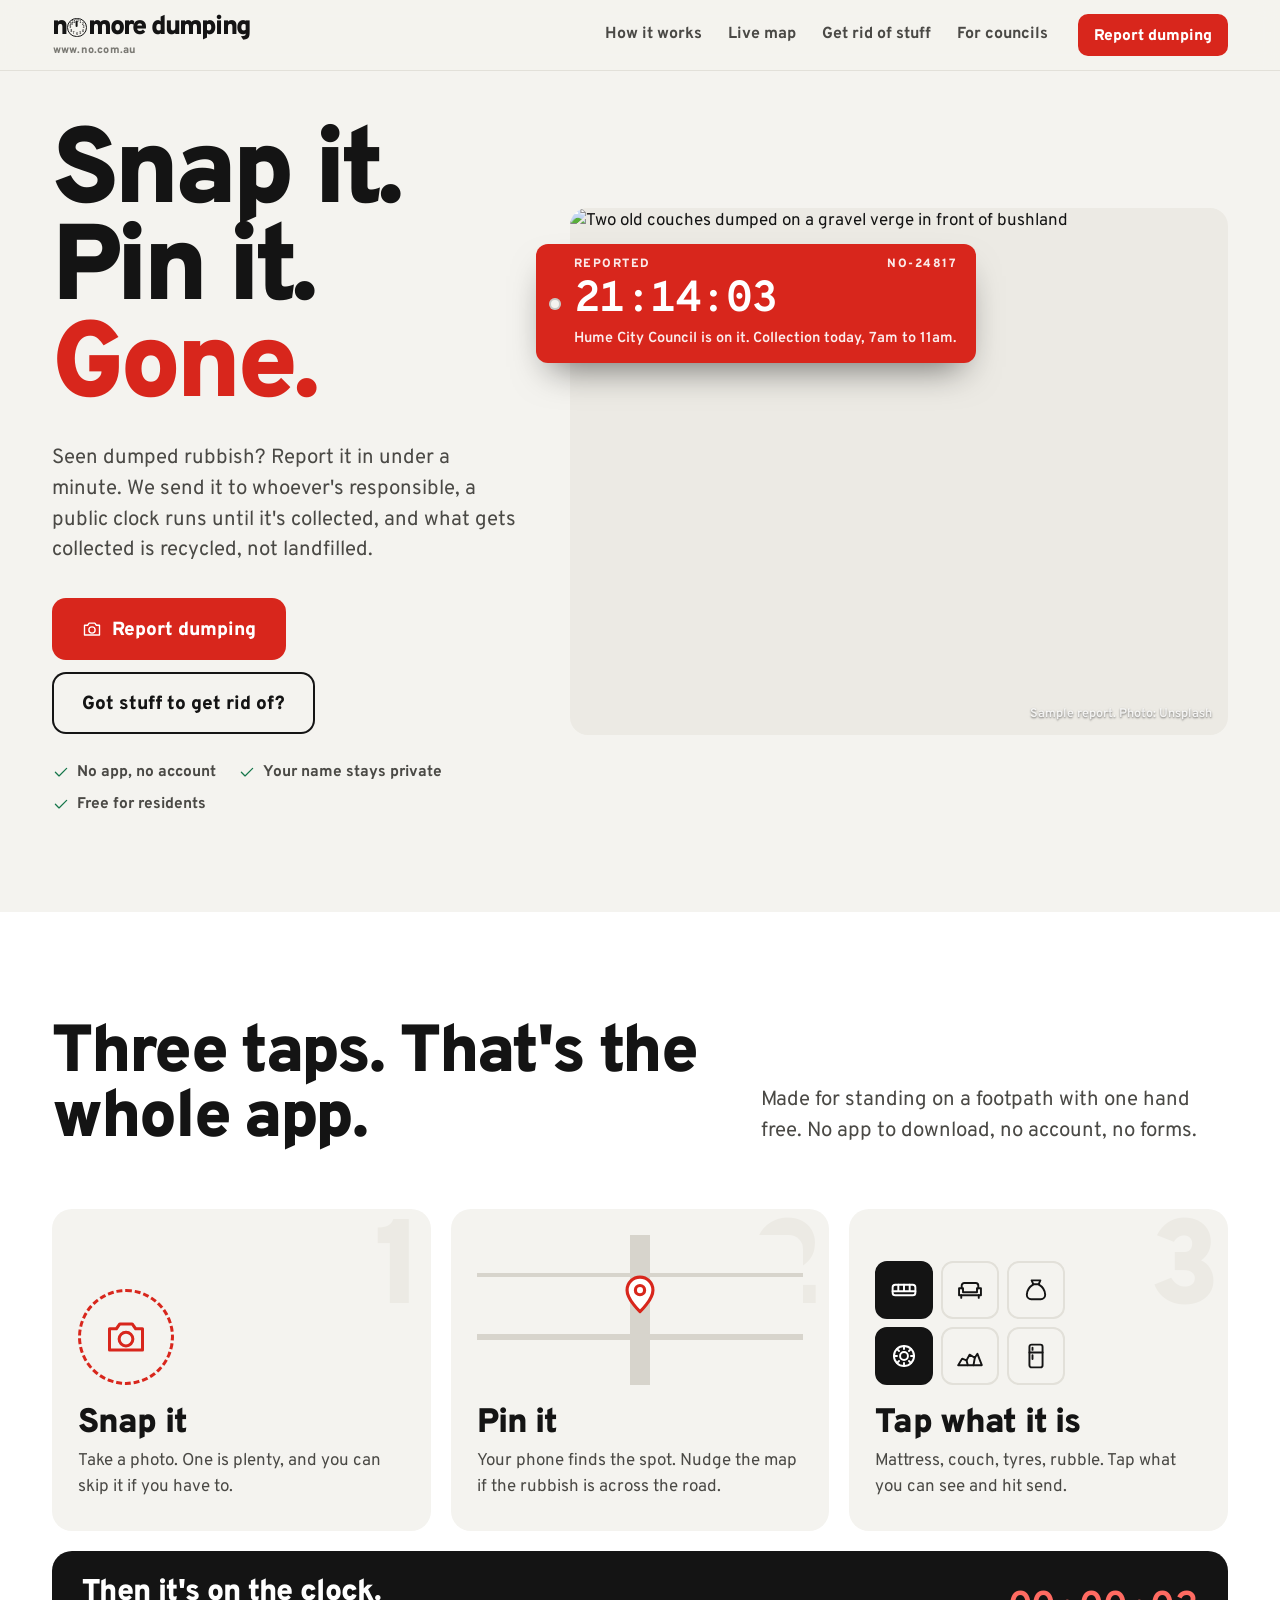
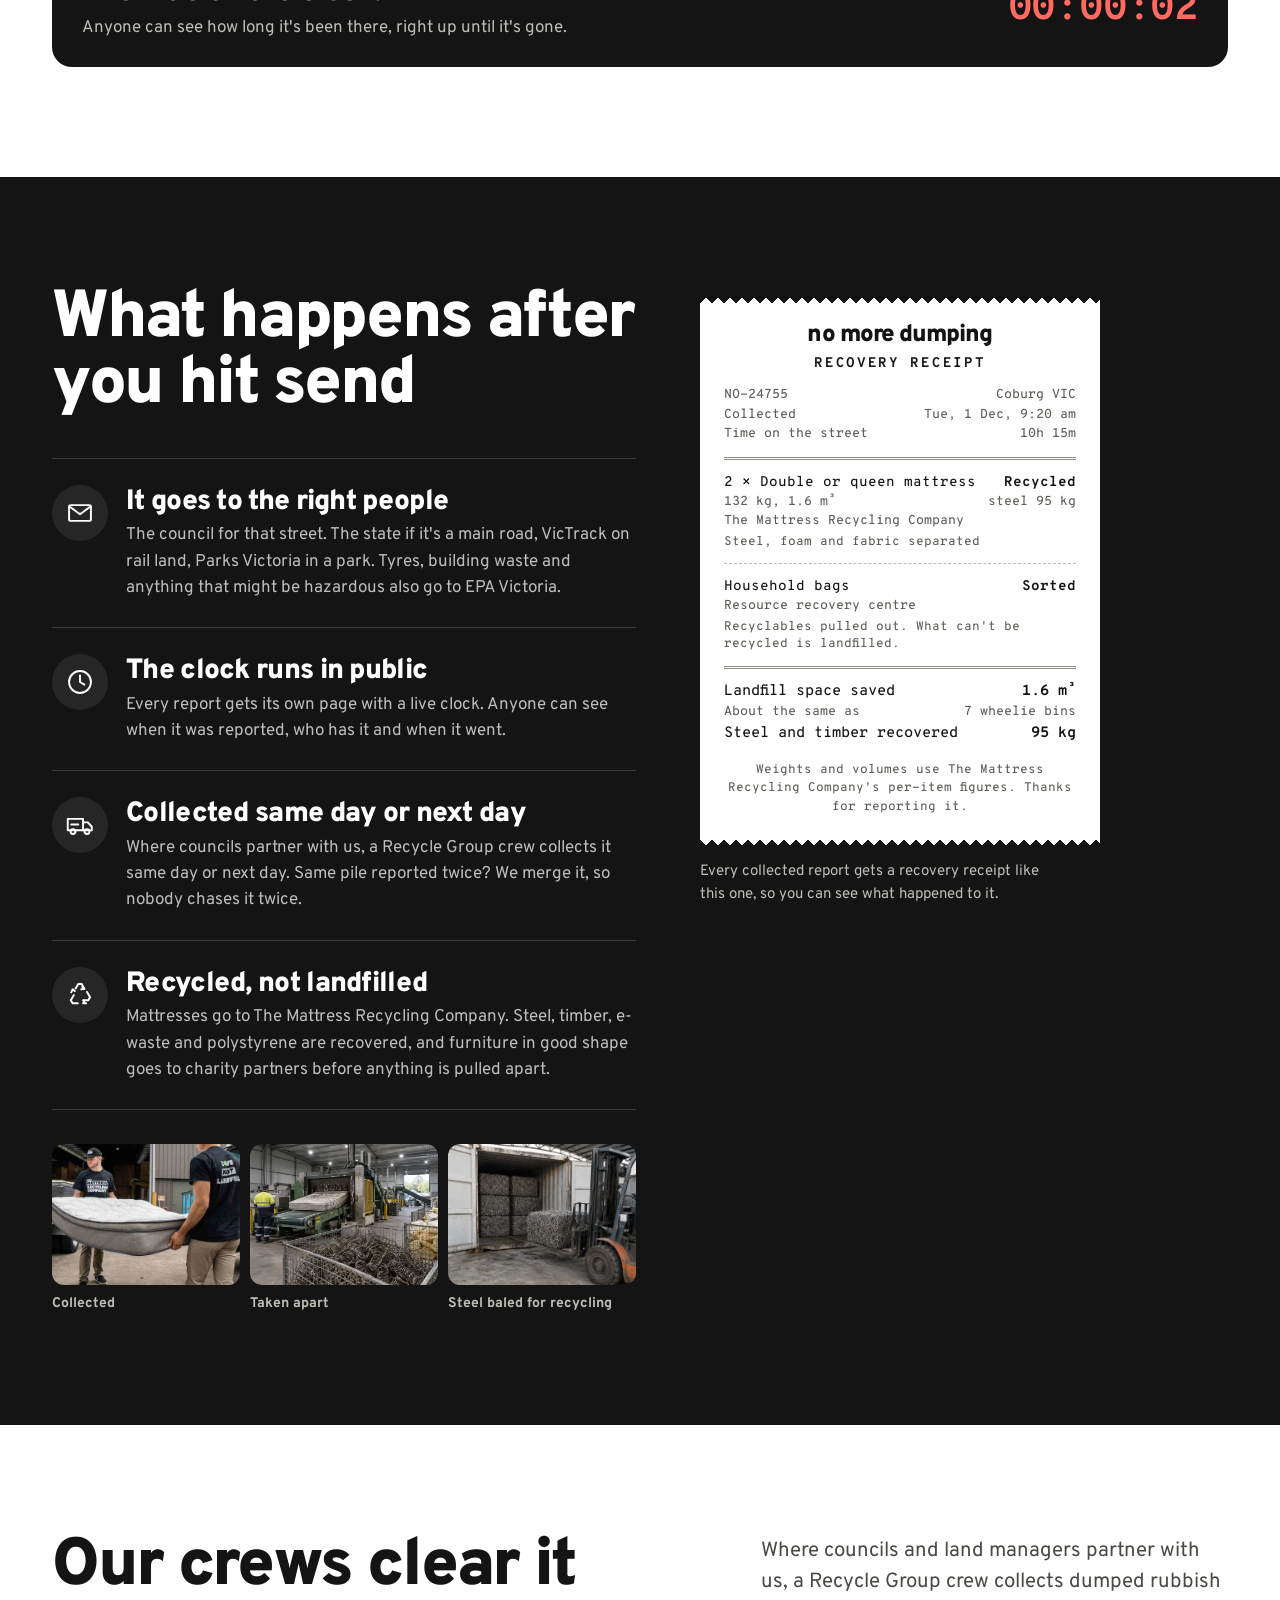
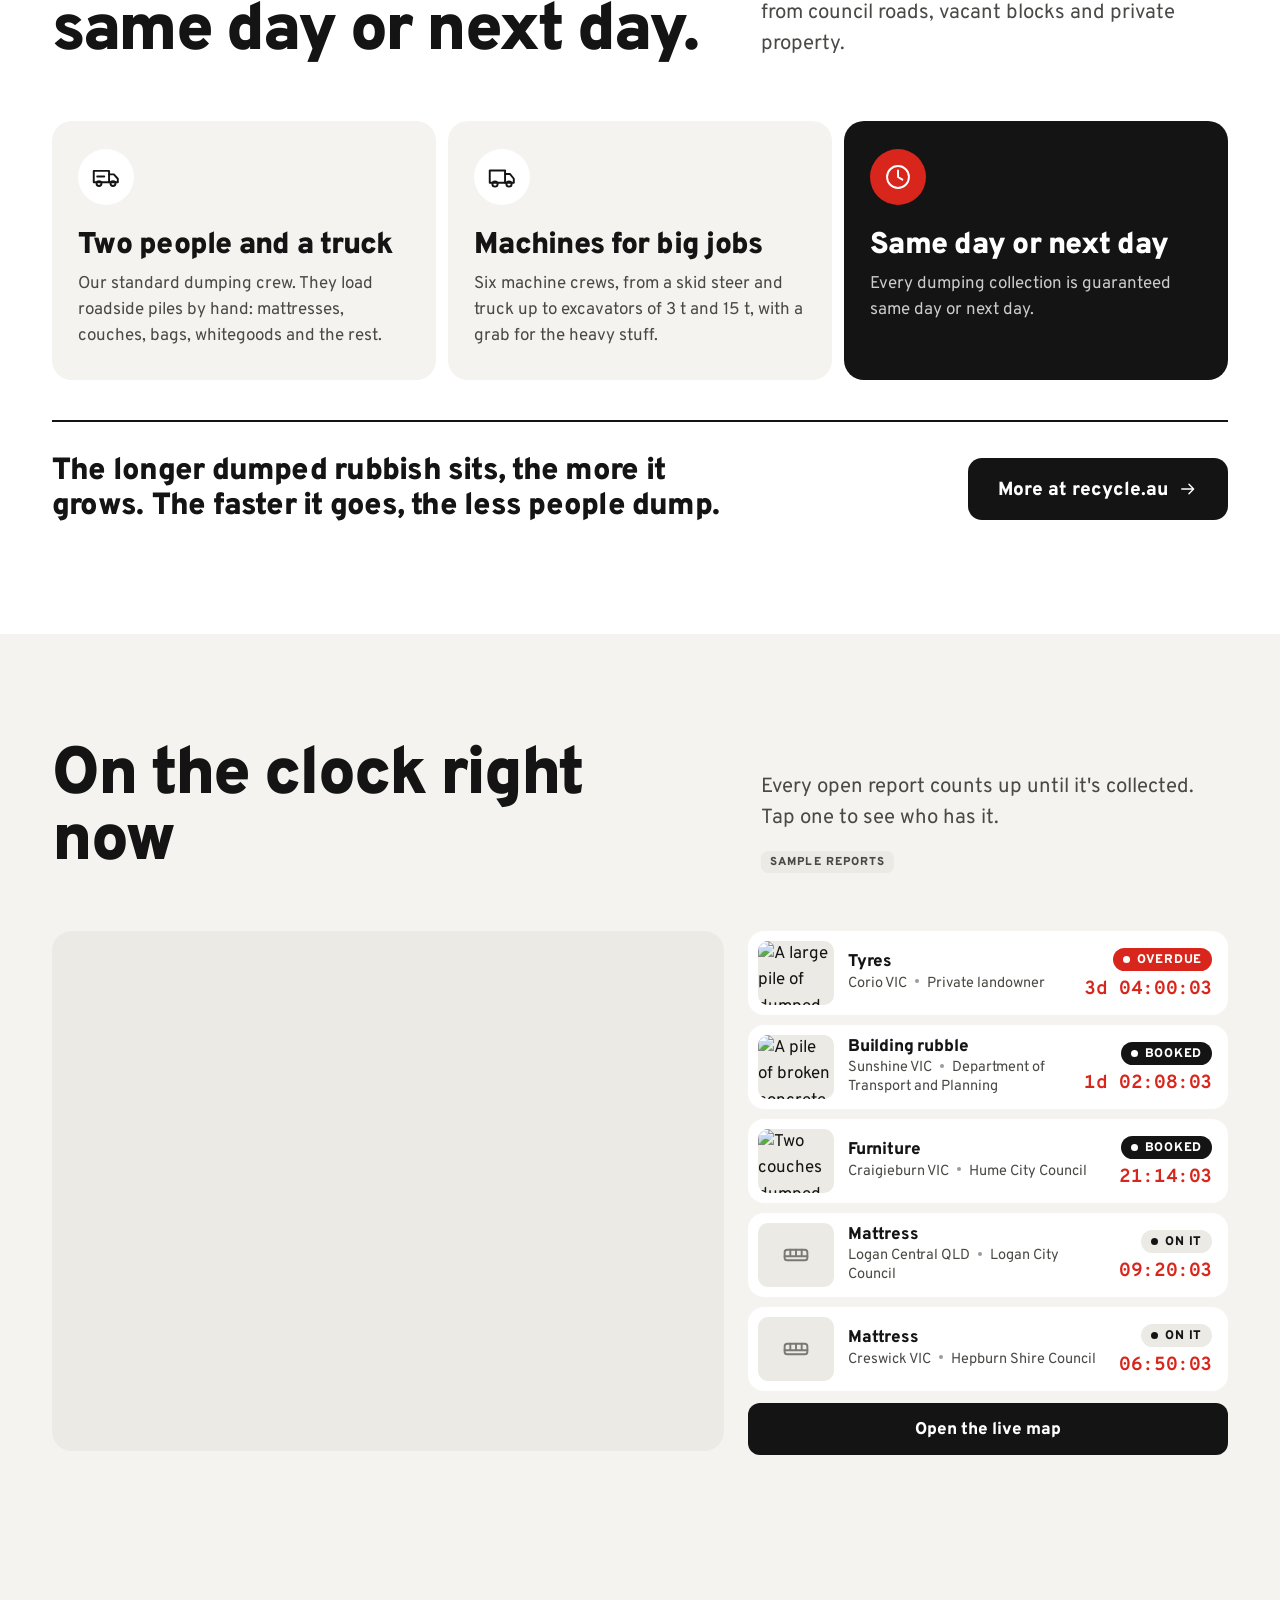
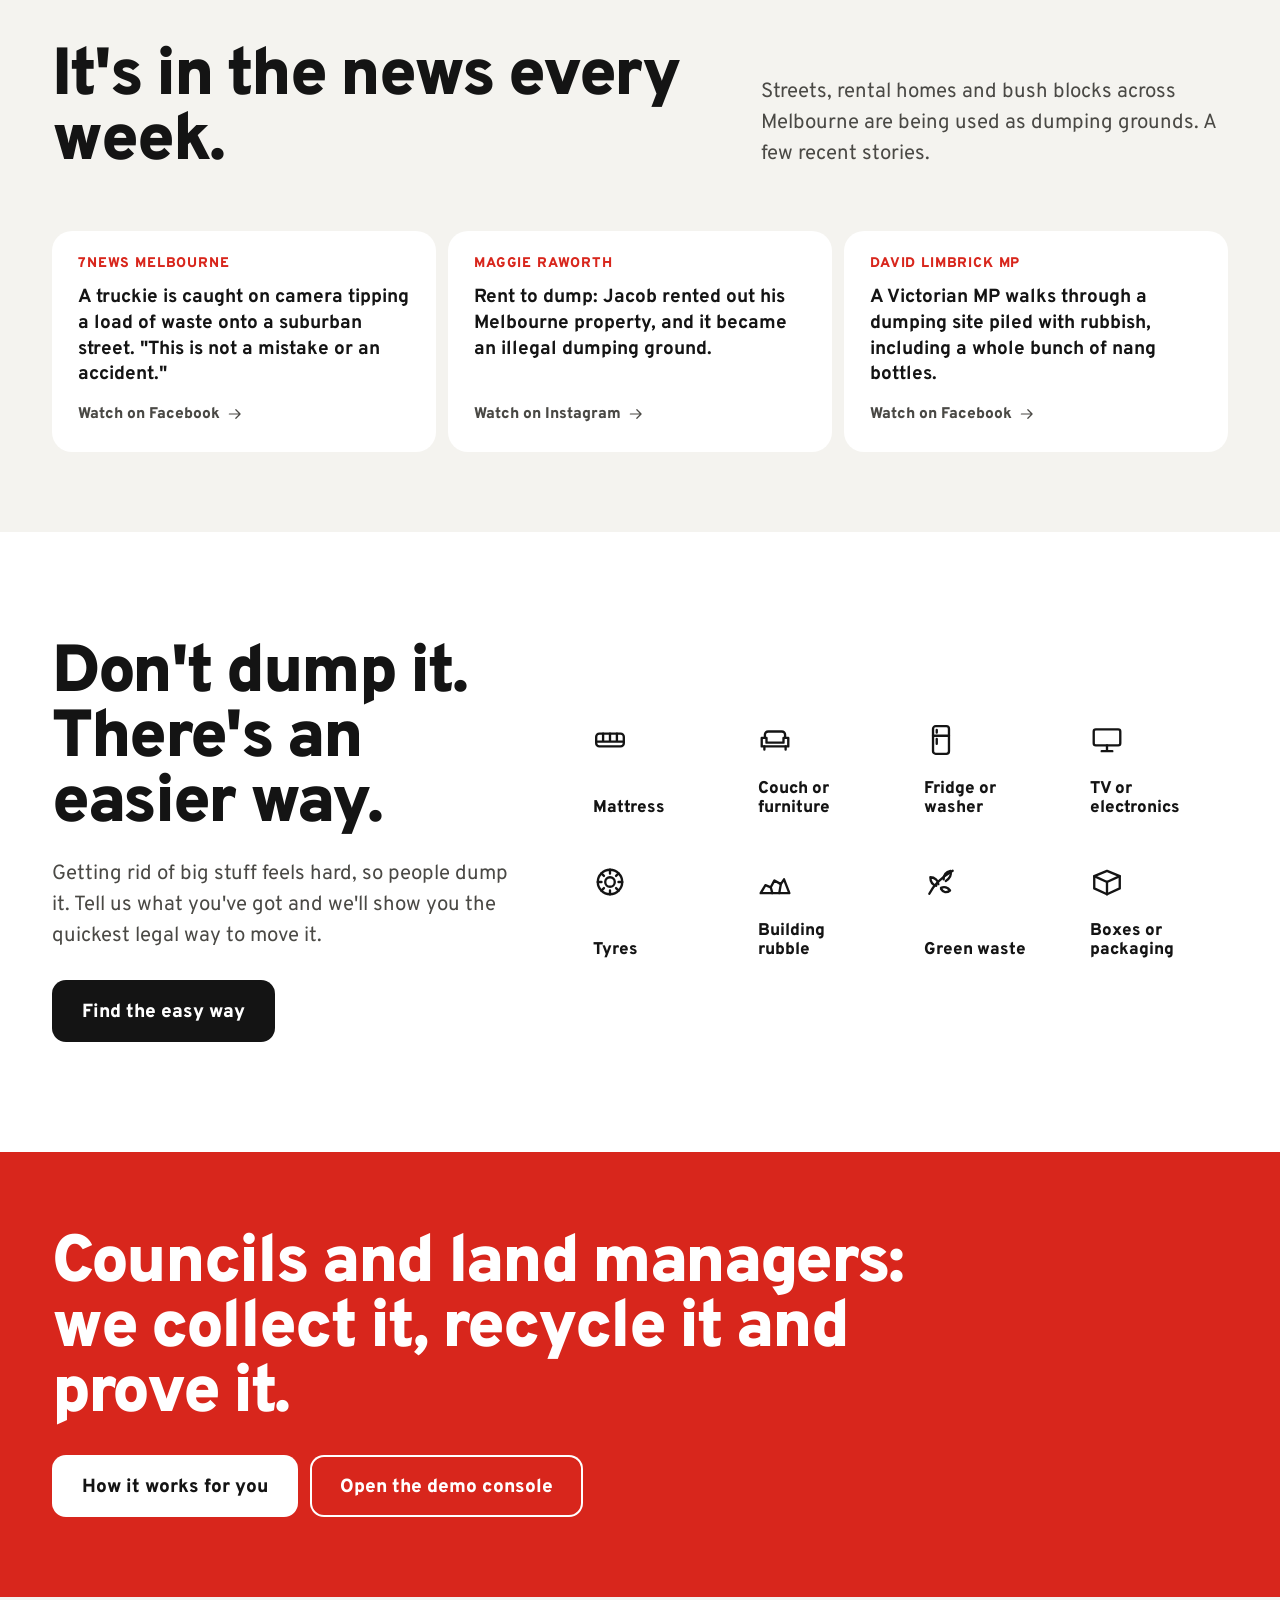
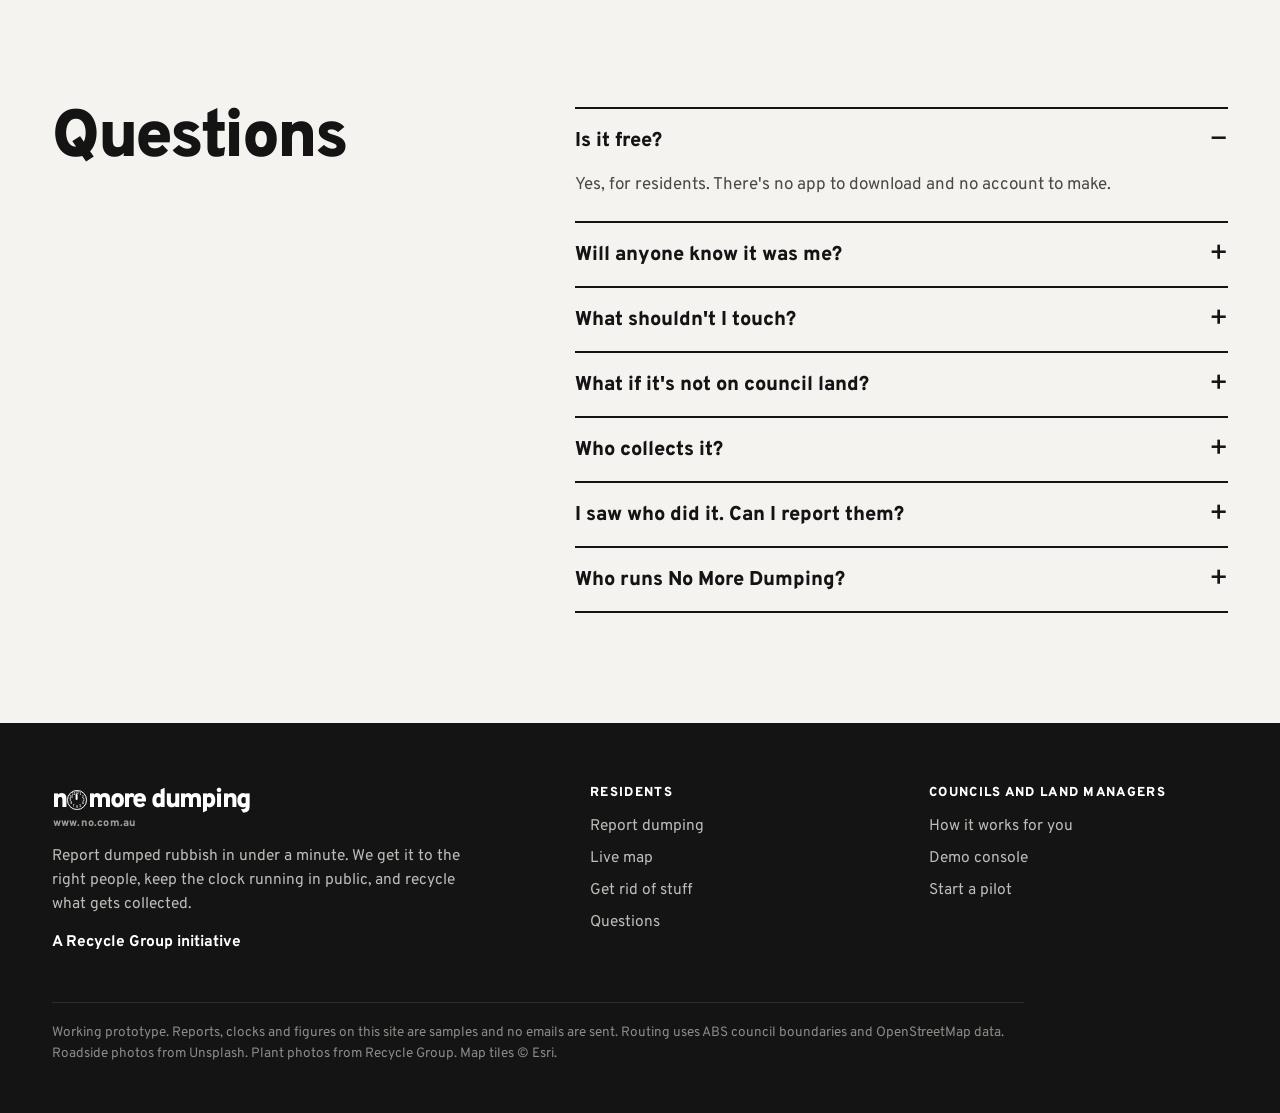
==== commit 7be4dca3: "No More Dumping: bug pass - handover status, past booking windows, unreadable photos, sign pin, shar" ====
--- a/index.html
+++ b/index.html
@@ -12,7 +12,7 @@
 <link rel="preconnect" href="https://fonts.googleapis.com">
 <link rel="preconnect" href="https://fonts.gstatic.com" crossorigin>
 <link href="https://fonts.googleapis.com/css2?family=Overpass:wght@400;600;700;800;900&family=Overpass+Mono:wght@500;600;700&display=swap" rel="stylesheet">
-<link rel="stylesheet" href="https://cdnjs.cloudflare.com/ajax/libs/leaflet/1.9.4/leaflet.css"><link rel="stylesheet" href="no.css?v=1793858400">
+<link rel="stylesheet" href="https://cdnjs.cloudflare.com/ajax/libs/leaflet/1.9.4/leaflet.css"><link rel="stylesheet" href="no.css?v=1795071600">
 </head>
 <body class="page-home">
 <header class="site-head"><div class="wrap bar">
@@ -172,7 +172,7 @@
 <p class="fine">Working prototype. Reports, clocks and figures on this site are samples and no emails are sent. Routing uses ABS council boundaries and OpenStreetMap data. Roadside photos from Unsplash. Plant photos from Recycle Group. Map tiles &copy; Esri.</p>
 </div></footer>
 <script src="https://cdnjs.cloudflare.com/ajax/libs/leaflet/1.9.4/leaflet.js"></script>
-<script src="no.js?v=1793858400"></script>
+<script src="no.js?v=1795071600"></script>
 <script>
 (function(){
   var $=NO.$, I=NO.icon, esc=NO.esc;
